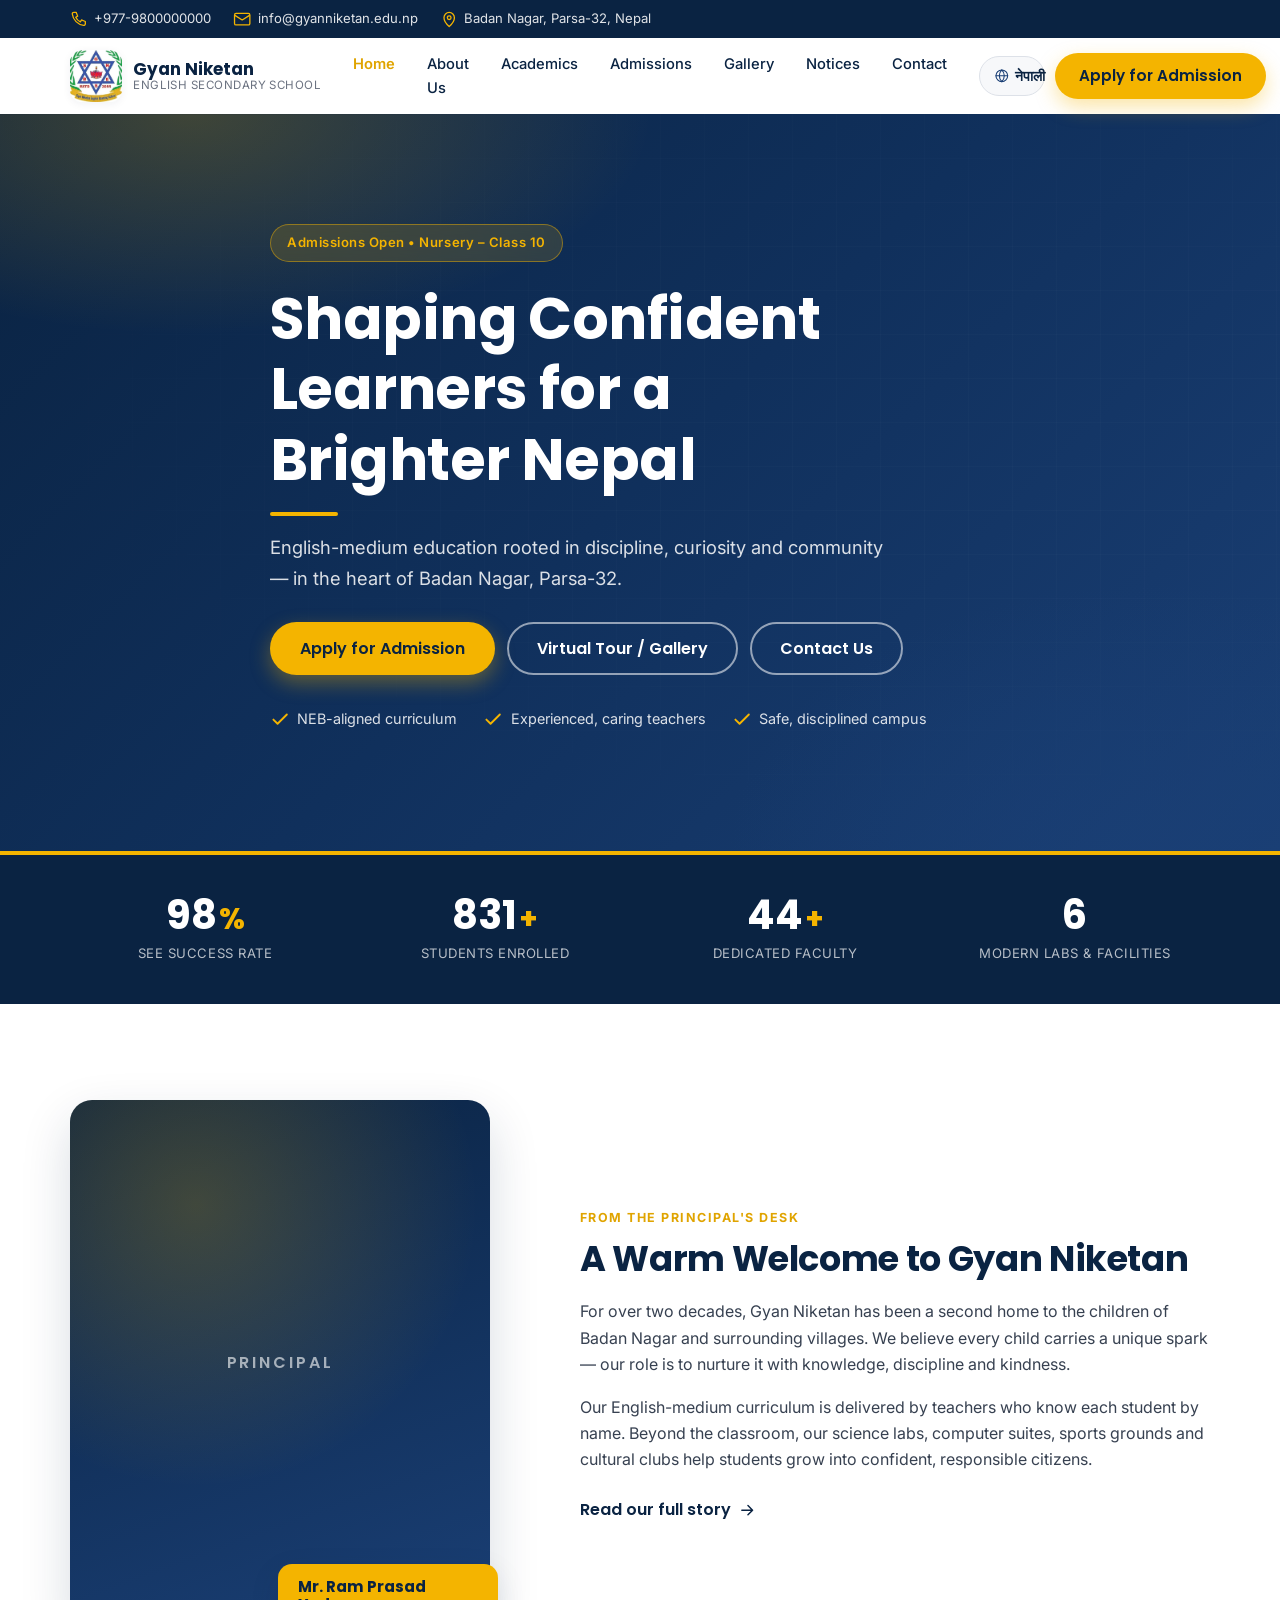
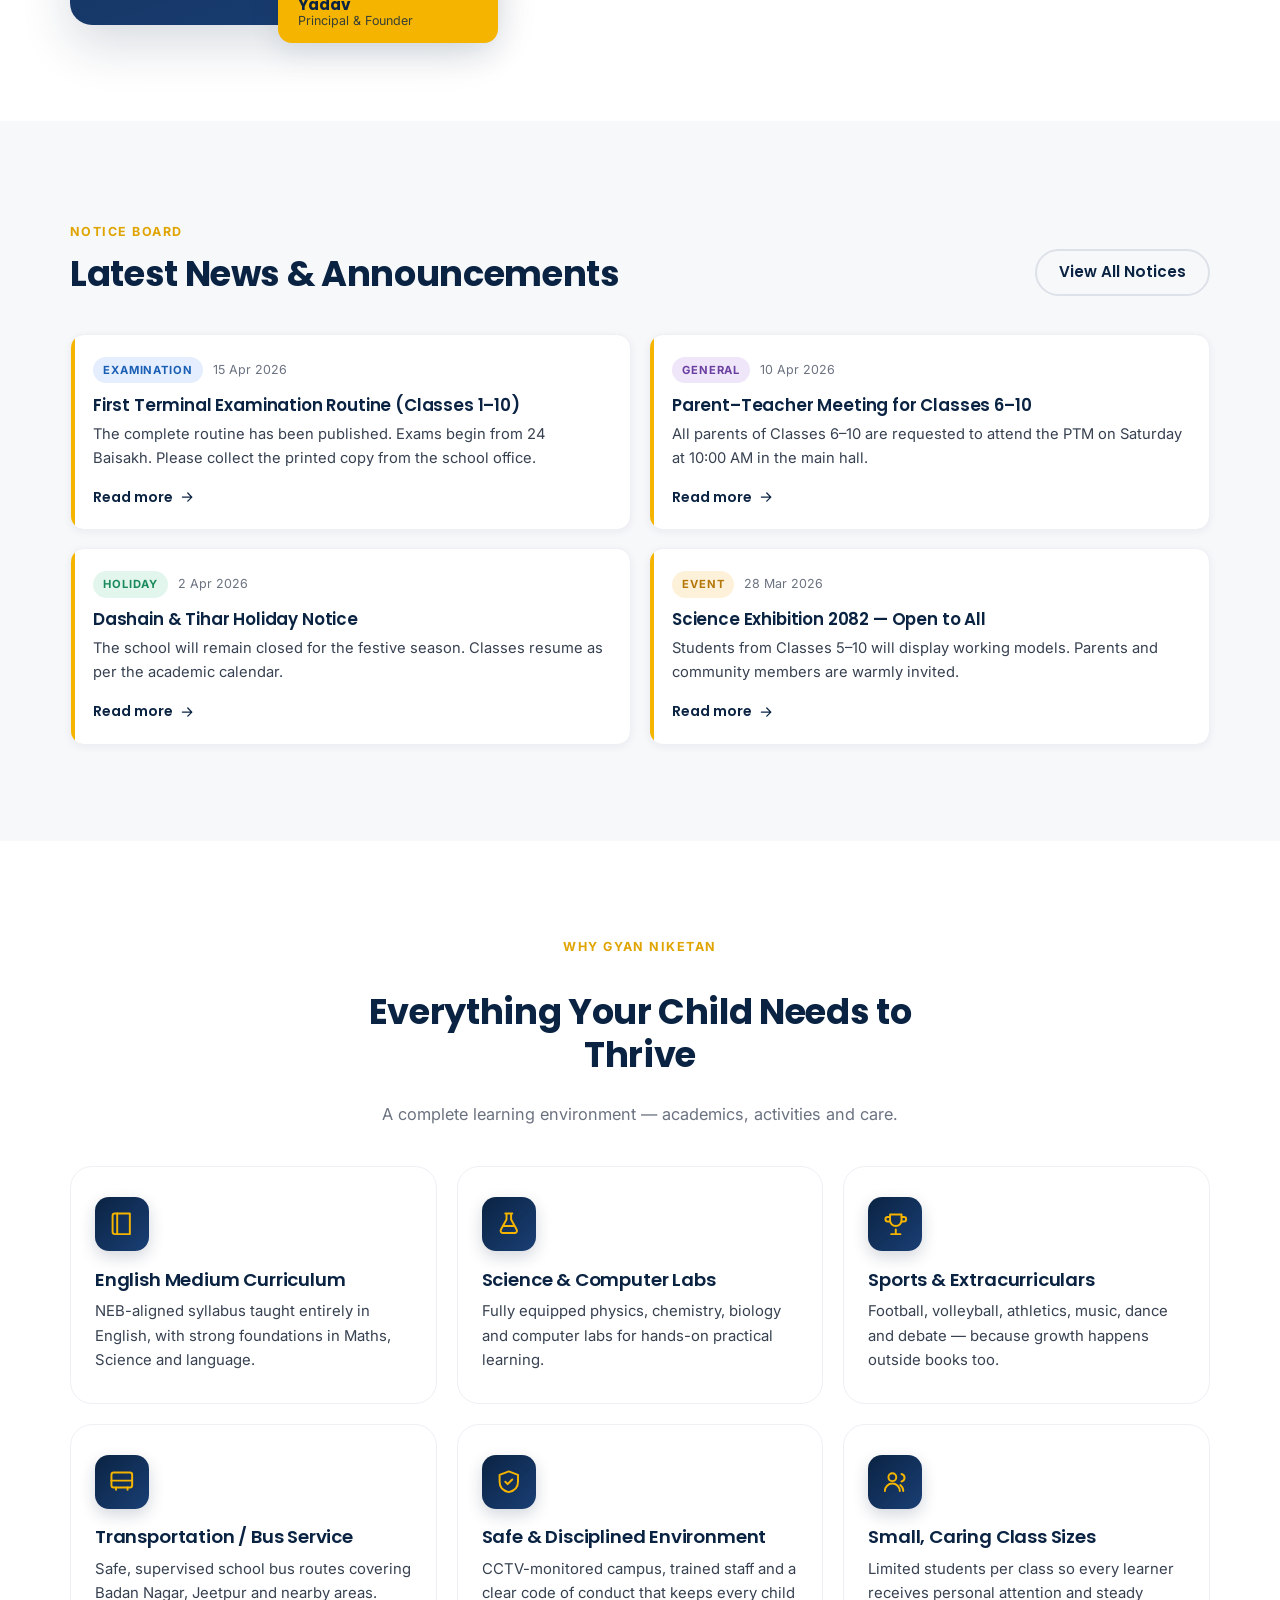
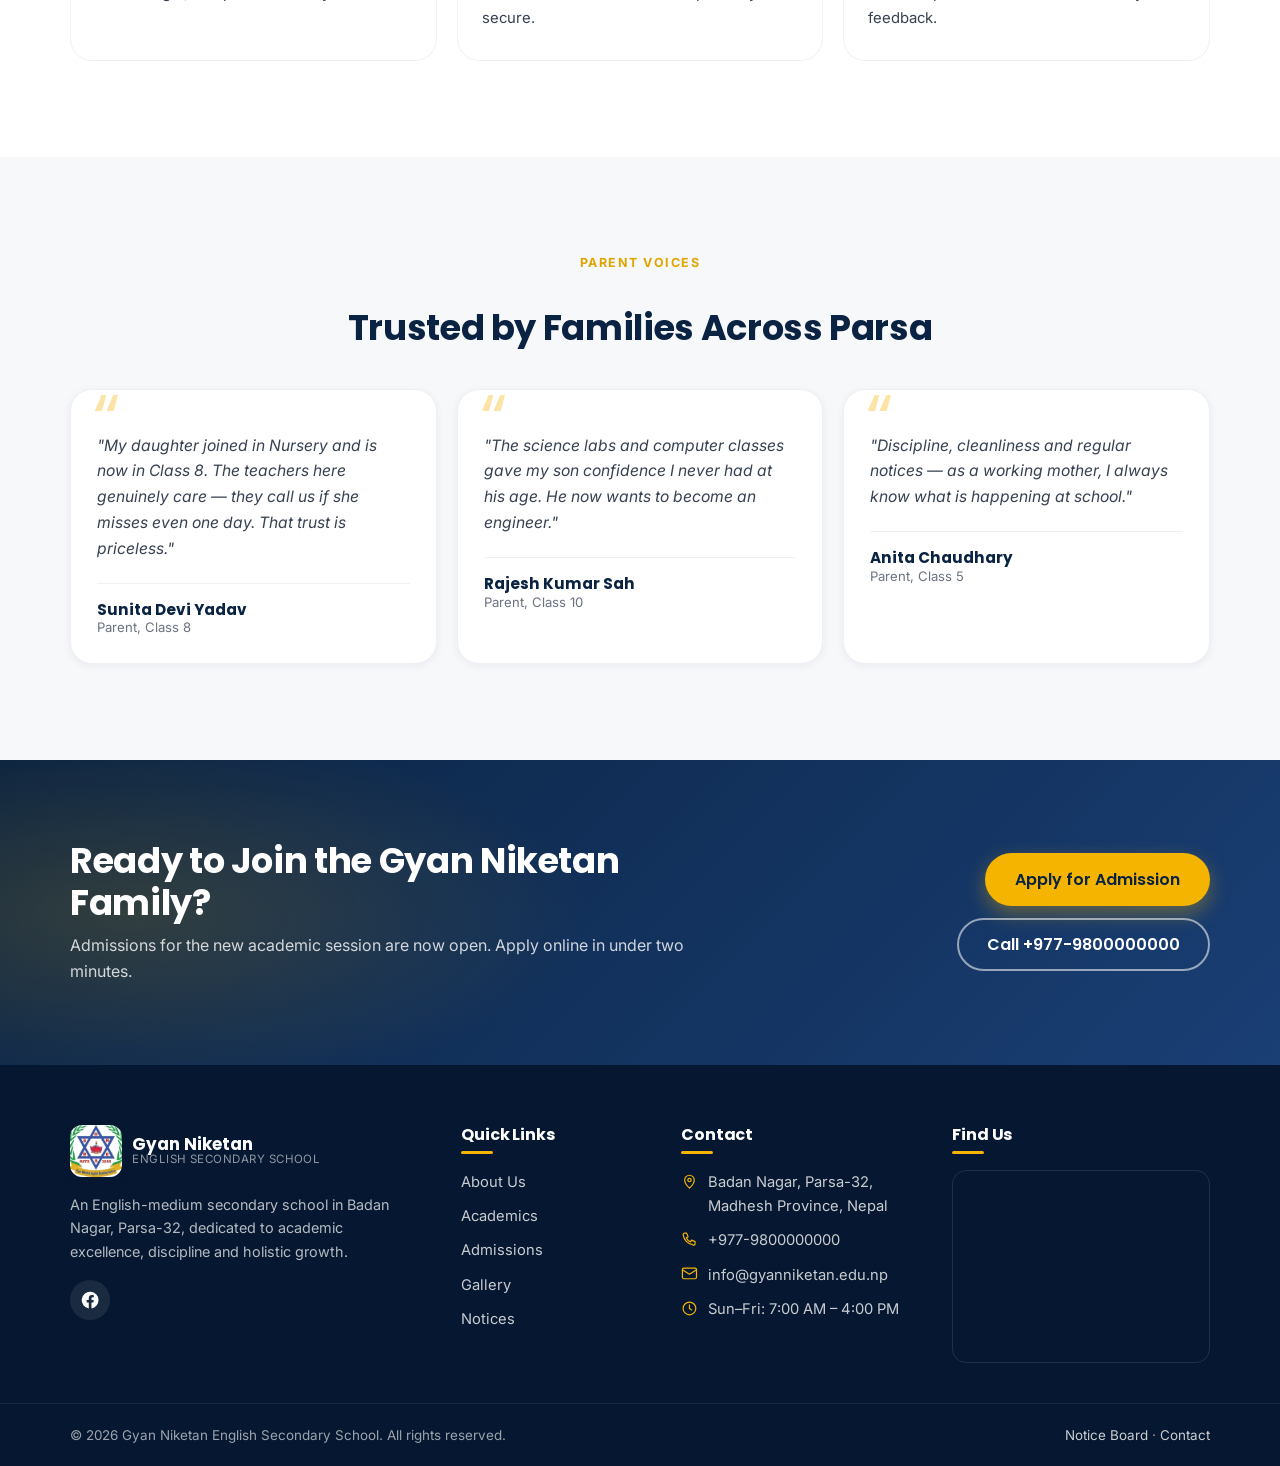
==== index.html @ 41208602 "Add files via upload" ====
<!DOCTYPE html>
<html lang="en" data-lang="en">
<head>
<meta charset="UTF-8">
<meta name="viewport" content="width=device-width, initial-scale=1">
<title>Gyan Niketan English Secondary School | Badan Nagar, Parsa-32</title>
<meta name="description" content="Gyan Niketan English Secondary School, Badan Nagar, Parsa-32, Nepal. Quality English-medium education from Nursery to Secondary.">
<meta name="theme-color" content="#0A2342">
<link rel="canonical" href="https://USERNAME.github.io/gyan-niketan/">
<link rel="icon" href="assets/favicon.svg" type="image/svg+xml">
<link rel="preconnect" href="https://fonts.googleapis.com">
<link rel="preconnect" href="https://fonts.gstatic.com" crossorigin>
<link href="https://fonts.googleapis.com/css2?family=Inter:wght@400;500;600&family=Poppins:wght@500;600;700&display=swap" rel="stylesheet">
<link rel="stylesheet" href="css/style.css">
<link rel="stylesheet" href="css/pages.css">
<script type="application/ld+json">
{"@context":"https://schema.org","@type":"School","name":"Gyan Niketan English Secondary School","url":"https://USERNAME.github.io/gyan-niketan/","logo":"https://USERNAME.github.io/gyan-niketan/GNlogo.jpg","address":{"@type":"PostalAddress","streetAddress":"Badan Nagar","addressLocality":"Parsa-32","addressRegion":"Madhesh Province","addressCountry":"NP"},"telephone":"+977-9800000000"}
</script>
</head>
<body data-page="home">

<a class="skip-link" href="#main">Skip to content</a>

<svg class="sprite" aria-hidden="true" focusable="false">
  <symbol id="i-menu" viewBox="0 0 24 24" fill="none" stroke="currentColor" stroke-width="1.9" stroke-linecap="round"><path d="M3 6h18M3 12h18M3 18h18"/></symbol>
  <symbol id="i-close" viewBox="0 0 24 24" fill="none" stroke="currentColor" stroke-width="1.9" stroke-linecap="round"><path d="M6 6l12 12M18 6L6 18"/></symbol>
  <symbol id="i-book" viewBox="0 0 24 24" fill="none" stroke="currentColor" stroke-width="1.7" stroke-linecap="round" stroke-linejoin="round"><path d="M4 5a2 2 0 0 1 2-2h13v18H6a2 2 0 0 1-2-2V5z"/><path d="M8 3v18"/></symbol>
  <symbol id="i-flask" viewBox="0 0 24 24" fill="none" stroke="currentColor" stroke-width="1.7" stroke-linecap="round" stroke-linejoin="round"><path d="M9 3h6M10 3v5.2L5.2 17A2 2 0 0 0 7 20h10a2 2 0 0 0 1.8-3L14 8.2V3"/><path d="M7.5 14h9"/></symbol>
  <symbol id="i-trophy" viewBox="0 0 24 24" fill="none" stroke="currentColor" stroke-width="1.7" stroke-linecap="round" stroke-linejoin="round"><path d="M8 21h8M12 17v4M7 4h10v5a5 5 0 0 1-10 0V4z"/><path d="M7 6H5a2 2 0 0 0 0 4h2M17 6h2a2 2 0 0 1 0 4h-2"/></symbol>
  <symbol id="i-bus" viewBox="0 0 24 24" fill="none" stroke="currentColor" stroke-width="1.7" stroke-linecap="round" stroke-linejoin="round"><rect x="3" y="4" width="18" height="13" rx="2"/><path d="M3 11h18M7 17v2M17 17v2"/></symbol>
  <symbol id="i-shield" viewBox="0 0 24 24" fill="none" stroke="currentColor" stroke-width="1.7" stroke-linecap="round" stroke-linejoin="round"><path d="M12 3l8 3v6c0 5-3.4 8-8 9-4.6-1-8-4-8-9V6l8-3z"/><path d="M9 12l2 2 4-4"/></symbol>
  <symbol id="i-users" viewBox="0 0 24 24" fill="none" stroke="currentColor" stroke-width="1.7" stroke-linecap="round" stroke-linejoin="round"><circle cx="9" cy="8" r="3.4"/><path d="M2.5 20a6.5 6.5 0 0 1 13 0"/><path d="M17 5.2a3.4 3.4 0 0 1 0 6.6M18.5 20a6.6 6.6 0 0 0-2.6-5.2"/></symbol>
  <symbol id="i-phone" viewBox="0 0 24 24" fill="none" stroke="currentColor" stroke-width="1.7" stroke-linecap="round" stroke-linejoin="round"><path d="M5 3h3l2 5-2.5 1.5a12 12 0 0 0 6 6L15 13l5 2v3a2 2 0 0 1-2.2 2A17 17 0 0 1 3 5.2 2 2 0 0 1 5 3z"/></symbol>
  <symbol id="i-mail" viewBox="0 0 24 24" fill="none" stroke="currentColor" stroke-width="1.7" stroke-linecap="round" stroke-linejoin="round"><rect x="2" y="4.5" width="20" height="15" rx="2"/><path d="M2.5 7l9.5 6 9.5-6"/></symbol>
  <symbol id="i-pin" viewBox="0 0 24 24" fill="none" stroke="currentColor" stroke-width="1.7" stroke-linecap="round" stroke-linejoin="round"><path d="M12 21.5s6.8-6.1 6.8-11.5a6.8 6.8 0 1 0-13.6 0C5.2 15.4 12 21.5 12 21.5z"/><circle cx="12" cy="10" r="2.4"/></symbol>
  <symbol id="i-clock" viewBox="0 0 24 24" fill="none" stroke="currentColor" stroke-width="1.7" stroke-linecap="round" stroke-linejoin="round"><circle cx="12" cy="12" r="9"/><path d="M12 7v5.2l3.2 1.9"/></symbol>
  <symbol id="i-arrow" viewBox="0 0 24 24" fill="none" stroke="currentColor" stroke-width="1.9" stroke-linecap="round" stroke-linejoin="round"><path d="M5 12h14M13 6l6 6-6 6"/></symbol>
  <symbol id="i-fb" viewBox="0 0 24 24" fill="currentColor"><path d="M22 12a10 10 0 1 0-11.6 9.9v-7H7.9V12h2.5V9.8c0-2.5 1.5-3.9 3.8-3.9 1.1 0 2.2.2 2.2.2v2.4h-1.2c-1.2 0-1.6.8-1.6 1.6V12h2.7l-.4 2.9h-2.3v7A10 10 0 0 0 22 12z"/></symbol>
  <symbol id="i-check" viewBox="0 0 24 24" fill="none" stroke="currentColor" stroke-width="2.2" stroke-linecap="round" stroke-linejoin="round"><path d="M4 12.5l5 5L20 6.5"/></symbol>
  <symbol id="i-globe" viewBox="0 0 24 24" fill="none" stroke="currentColor" stroke-width="1.7" stroke-linecap="round" stroke-linejoin="round"><circle cx="12" cy="12" r="9"/><path d="M3 12h18M12 3c2.5 2.5 3.8 5.7 3.8 9s-1.3 6.5-3.8 9c-2.5-2.5-3.8-5.7-3.8-9S9.5 5.5 12 3z"/></symbol>
</svg>

<header class="site-header" id="site-header"><div id="header-mount"></div></header>
<div class="nav-backdrop" id="nav-backdrop" hidden></div>

<main id="main">
  <!-- HERO -->
  <section class="hero">
    <div class="hero-media" aria-hidden="true"></div>
    <div class="container hero-inner">
      <span class="hero-badge" data-i18n="hero.badge">Admissions Open</span>
      <h1 class="hero-title" data-i18n="hero.title">Shaping Confident Learners</h1>
      <p class="hero-sub" data-i18n="hero.sub"></p>
      <div class="hero-actions">
        <a href="admissions.html" class="btn btn-gold btn-lg" data-i18n="cta.apply"></a>
        <a href="gallery.html" class="btn btn-ghost btn-lg" data-i18n="cta.tour"></a>
        <a href="contact.html" class="btn btn-ghost btn-lg" data-i18n="cta.contact"></a>
      </div>
      <ul class="hero-points">
        <li><svg class="ic"><use href="#i-check"/></svg><span data-i18n="hero.p1"></span></li>
        <li><svg class="ic"><use href="#i-check"/></svg><span data-i18n="hero.p2"></span></li>
        <li><svg class="ic"><use href="#i-check"/></svg><span data-i18n="hero.p3"></span></li>
      </ul>
    </div>
  </section>

  <!-- STATS -->
  <section class="stats" aria-label="School at a glance">
    <div class="container stats-grid">
      <div class="stat reveal"><div class="stat-num"><span data-count="100">0</span><em>%</em></div><p data-i18n="stats.success"></p></div>
      <div class="stat reveal"><div class="stat-num"><span data-count="850">0</span><em>+</em></div><p data-i18n="stats.students"></p></div>
      <div class="stat reveal"><div class="stat-num"><span data-count="45">0</span><em>+</em></div><p data-i18n="stats.faculty"></p></div>
      <div class="stat reveal"><div class="stat-num"><span data-count="6">0</span><em></em></div><p data-i18n="stats.labs"></p></div>
    </div>
  </section>

  <!-- WELCOME -->
  <section class="section welcome">
    <div class="container welcome-grid">
      <div class="welcome-media reveal">
        <div class="photo-frame"><span class="photo-fallback">Principal</span></div>
        <div class="welcome-card">
          <strong data-i18n="principal.name"></strong>
          <span data-i18n="principal.role"></span>
        </div>
      </div>
      <div class="welcome-body reveal">
        <span class="eyebrow" data-i18n="principal.tag"></span>
        <h2 data-i18n="principal.title"></h2>
        <p data-i18n="principal.p1"></p>
        <p data-i18n="principal.p2"></p>
        <a href="about.html" class="link-arrow"><span data-i18n="principal.readmore"></span><svg class="ic"><use href="#i-arrow"/></svg></a>
      </div>
    </div>
  </section>

  <!-- NOTICES -->
  <section class="section section-alt notices-preview">
    <div class="container">
      <div class="section-head">
        <div>
          <span class="eyebrow" data-i18n="notices.tag"></span>
          <h2 data-i18n="notices.title"></h2>
        </div>
        <a href="notices.html" class="btn btn-outline" data-i18n="notices.viewall"></a>
      </div>
      <div class="notice-list" id="notice-list" data-limit="4">
        <p class="notice-loading" data-i18n="notices.loading"></p>
      </div>
    </div>
  </section>

  <!-- FEATURES -->
  <section class="section features">
    <div class="container">
      <div class="section-head section-head-center">
        <span class="eyebrow" data-i18n="features.tag"></span>
        <h2 data-i18n="features.title"></h2>
        <p class="section-sub" data-i18n="features.sub"></p>
      </div>
      <div class="feature-grid">
        <article class="feature-card reveal"><span class="feature-icon"><svg class="ic"><use href="#i-book"/></svg></span><h3 data-i18n="features.f1.t"></h3><p data-i18n="features.f1.d"></p></article>
        <article class="feature-card reveal"><span class="feature-icon"><svg class="ic"><use href="#i-flask"/></svg></span><h3 data-i18n="features.f2.t"></h3><p data-i18n="features.f2.d"></p></article>
        <article class="feature-card reveal"><span class="feature-icon"><svg class="ic"><use href="#i-trophy"/></svg></span><h3 data-i18n="features.f3.t"></h3><p data-i18n="features.f3.d"></p></article>
        <article class="feature-card reveal"><span class="feature-icon"><svg class="ic"><use href="#i-bus"/></svg></span><h3 data-i18n="features.f4.t"></h3><p data-i18n="features.f4.d"></p></article>
        <article class="feature-card reveal"><span class="feature-icon"><svg class="ic"><use href="#i-shield"/></svg></span><h3 data-i18n="features.f5.t"></h3><p data-i18n="features.f5.d"></p></article>
        <article class="feature-card reveal"><span class="feature-icon"><svg class="ic"><use href="#i-users"/></svg></span><h3 data-i18n="features.f6.t"></h3><p data-i18n="features.f6.d"></p></article>
      </div>
    </div>
  </section>

  <!-- TESTIMONIALS -->
  <section class="section section-alt testimonials">
    <div class="container">
      <div class="section-head section-head-center">
        <span class="eyebrow" data-i18n="testi.tag"></span>
        <h2 data-i18n="testi.title"></h2>
      </div>
      <div class="testi-grid">
        <blockquote class="testi-card reveal"><p data-i18n="testi.t1.q"></p><footer><strong data-i18n="testi.t1.n"></strong><span data-i18n="testi.t1.r"></span></footer></blockquote>
        <blockquote class="testi-card reveal"><p data-i18n="testi.t2.q"></p><footer><strong data-i18n="testi.t2.n"></strong><span data-i18n="testi.t2.r"></span></footer></blockquote>
        <blockquote class="testi-card reveal"><p data-i18n="testi.t3.q"></p><footer><strong data-i18n="testi.t3.n"></strong><span data-i18n="testi.t3.r"></span></footer></blockquote>
      </div>
    </div>
  </section>

  <!-- CTA BAND -->
  <section class="cta-band">
    <div class="container cta-band-inner">
      <div>
        <h2 data-i18n="band.title"></h2>
        <p data-i18n="band.sub"></p>
      </div>
      <div class="cta-band-actions">
        <a href="admissions.html" class="btn btn-gold btn-lg" data-i18n="cta.apply"></a>
        <a href="tel:+9779800000000" class="btn btn-ghost btn-lg" data-i18n="band.call"></a>
      </div>
    </div>
  </section>
</main>

<footer class="site-footer"><div id="footer-mount"></div></footer>
<button class="to-top" id="to-top" type="button" aria-label="Back to top">↑</button>

<script src="js/layout.js"></script>
<script src="js/data.js"></script>
<script src="js/i18n.js"></script>
<script src="js/main.js"></script>
</body>
</html>
---- css/style.css ----
/* =========================================================
   Gyan Niketan English Secondary School — Main Stylesheet
   Mobile-first · Navy / Amber palette · Inter + Poppins
   ========================================================= */

/* ---------- Reset & tokens ---------- */
*, *::before, *::after { box-sizing: border-box; }

:root {
  --navy:        #0A2342;
  --navy-700:    #10305c;
  --navy-600:    #1a3f75;
  --navy-900:    #061831;
  --gold:        #F4B400;
  --gold-600:    #e0a400;
  --gold-100:    #fdf3d6;

  --white:       #ffffff;
  --off-white:   #f7f8fa;
  --gray-100:    #eef0f4;
  --gray-200:    #dde1e8;
  --gray-400:    #9aa3b2;
  --gray-500:    #6b7280;
  --gray-700:    #374151;
  --text:        #1f2937;

  --ok:          #1a8a5c;
  --ok-bg:       #e3f6ed;
  --info:        #1a5fb4;
  --info-bg:     #e4eefe;
  --warn:        #b4770a;
  --warn-bg:     #fdf1d9;
  --purple:      #6b3fa0;
  --purple-bg:   #efe6fa;

  --radius-sm:   8px;
  --radius:      14px;
  --radius-lg:   22px;

  --shadow-sm:   0 2px 8px rgba(10,35,66,.06);
  --shadow-md:   0 10px 30px rgba(10,35,66,.10);
  --shadow-lg:   0 20px 50px rgba(10,35,66,.16);

  --font-body:   'Inter', system-ui, -apple-system, 'Segoe UI', Roboto, sans-serif;
  --font-head:   'Poppins', 'Inter', system-ui, sans-serif;

  --header-h:    76px;
  --maxw:        1180px;
}

html { scroll-behavior: smooth; -webkit-text-size-adjust: 100%; }
body {
  margin: 0;
  font-family: var(--font-body);
  font-size: 16px;
  line-height: 1.65;
  color: var(--text);
  background: var(--white);
  overflow-x: hidden;
}
img, svg, iframe { max-width: 100%; display: block; }
a { color: var(--navy-600); text-decoration: none; }
a:hover { color: var(--gold-600); }
button { font: inherit; cursor: pointer; }
h1, h2, h3, h4 { font-family: var(--font-head); color: var(--navy); line-height: 1.22; margin: 0 0 .5em; letter-spacing: -0.01em; }
h1 { font-size: clamp(1.9rem, 5vw, 3.1rem); font-weight: 700; }
h2 { font-size: clamp(1.5rem, 3.6vw, 2.2rem); font-weight: 700; }
h3 { font-size: 1.15rem; font-weight: 600; }
p  { margin: 0 0 1em; }

.container { width: 100%; max-width: var(--maxw); margin: 0 auto; padding: 0 20px; }

/* ---------- Utilities ---------- */
.sprite { position: absolute; width: 0; height: 0; overflow: hidden; }
.ic { width: 1.15em; height: 1.15em; display: inline-block; vertical-align: -0.18em; flex-shrink: 0; }
.skip-link {
  position: absolute; left: -9999px; top: 0; z-index: 999;
  background: var(--gold); color: var(--navy); padding: 10px 16px; border-radius: 0 0 var(--radius-sm) 0;
  font-weight: 600;
}
.skip-link:focus { left: 0; }

.eyebrow {
  display: inline-block;
  font-size: .78rem; font-weight: 700;
  letter-spacing: .12em; text-transform: uppercase;
  color: var(--gold-600); margin-bottom: .6rem;
}

/* ---------- Buttons ---------- */
.btn {
  display: inline-flex; align-items: center; justify-content: center; gap: .5em;
  padding: 12px 22px; border-radius: 999px;
  font-family: var(--font-head); font-weight: 600; font-size: .95rem;
  border: 2px solid transparent; text-align: center; white-space: nowrap;
  transition: transform .18s ease, background .18s ease, box-shadow .18s ease, color .18s ease, border-color .18s ease;
  line-height: 1.2;
}
.btn:hover { transform: translateY(-2px); }
.btn:active { transform: translateY(0); }

.btn-gold   { background: var(--gold); color: var(--navy); box-shadow: 0 8px 20px rgba(244,180,0,.35); }
.btn-gold:hover { background: var(--gold-600); color: var(--navy-900); box-shadow: 0 12px 26px rgba(244,180,0,.45); }

.btn-ghost  { background: transparent; color: var(--white); border-color: rgba(255,255,255,.55); }
.btn-ghost:hover { background: rgba(255,255,255,.12); border-color: var(--white); color: var(--white); }

.btn-outline { background: transparent; color: var(--navy); border-color: var(--gray-200); }
.btn-outline:hover { border-color: var(--navy); color: var(--navy); background: var(--off-white); }

.btn-lg { padding: 15px 28px; font-size: 1rem; }

.link-arrow {
  display: inline-flex; align-items: center; gap: .45em;
  font-family: var(--font-head); font-weight: 600; color: var(--navy);
}
.link-arrow .ic { transition: transform .2s ease; }
.link-arrow:hover { color: var(--gold-600); }
.link-arrow:hover .ic { transform: translateX(4px); }

/* ---------- Header ---------- */
.site-header {
  position: sticky; top: 0; z-index: 80;
  background: var(--white);
  box-shadow: 0 1px 0 rgba(10,35,66,.08);
  transition: box-shadow .2s ease;
}
.site-header.is-stuck { box-shadow: var(--shadow-md); }

.topbar {
  background: var(--navy);
  color: rgba(255,255,255,.88);
  font-size: .82rem;
}
.topbar-inner {
  display: flex; align-items: center; gap: 22px;
  min-height: 38px; flex-wrap: wrap;
}
.topbar-item { display: inline-flex; align-items: center; gap: .45em; color: inherit; }
.topbar-item .ic { font-size: 1rem; color: var(--gold); }
.topbar-item:hover { color: var(--gold); }

.header-inner {
  display: flex; align-items: center; gap: 18px;
  min-height: var(--header-h);
}

.brand { display: inline-flex; align-items: center; gap: .7em; color: var(--navy); flex-shrink: 0; }
.brand-mark {
  width: 46px; height: 46px; border-radius: 12px;
  background: linear-gradient(135deg, var(--navy) 0%, var(--navy-600) 100%);
  color: var(--gold);
  display: grid; place-items: center;
  font-family: var(--font-head); font-weight: 700; font-size: 1.15rem;
  box-shadow: var(--shadow-sm);
}
.brand-text { display: flex; flex-direction: column; line-height: 1.1; }
.brand-text strong { font-family: var(--font-head); font-weight: 700; font-size: 1.05rem; color: var(--navy); }
.brand-text small  { font-size: .72rem; color: var(--gray-500); letter-spacing: .04em; text-transform: uppercase; }

.nav { margin-left: auto; }
.nav-list { list-style: none; padding: 0; margin: 0; display: flex; gap: 4px; }
.nav-list a {
  display: block; padding: 10px 14px; border-radius: 999px;
  font-weight: 500; font-size: .92rem; color: var(--navy);
  transition: background .15s ease, color .15s ease;
}
.nav-list a:hover { background: var(--off-white); color: var(--navy-600); }
.nav-list a.is-active { color: var(--gold-600); font-weight: 600; }
.nav-cta-mobile { display: none; }

.header-actions { display: flex; align-items: center; gap: 10px; }

.lang-toggle {
  display: inline-flex; align-items: center; gap: .4em;
  background: var(--off-white); color: var(--navy);
  border: 1px solid var(--gray-200); border-radius: 999px;
  padding: 8px 14px; font-weight: 600; font-size: .85rem;
  transition: background .15s ease, border-color .15s ease;
}
.lang-toggle:hover { background: var(--gold-100); border-color: var(--gold); }
.lang-toggle .ic { color: var(--navy-600); }

.nav-toggle {
  display: none;
  background: transparent; border: 1px solid var(--gray-200); border-radius: 10px;
  width: 44px; height: 44px; color: var(--navy);
  align-items: center; justify-content: center;
}
.nav-toggle .ic { font-size: 1.35rem; }
.nav-toggle .icon-close { display: none; }
.nav-toggle[aria-expanded="true"] .icon-menu { display: none; }
.nav-toggle[aria-expanded="true"] .icon-close { display: block; }

.nav-backdrop {
  position: fixed; inset: 0; background: rgba(6,24,49,.5);
  z-index: 85; opacity: 0; pointer-events: none;
  transition: opacity .25s ease;
}
.nav-backdrop.is-open { opacity: 1; pointer-events: auto; }

/* ---------- Hero ---------- */
.hero {
  position: relative; overflow: hidden;
  color: var(--white);
  padding: clamp(56px, 9vw, 110px) 0 clamp(70px, 10vw, 120px);
  isolation: isolate;
}
.hero-media {
  position: absolute; inset: 0; z-index: -1;
  background:
    radial-gradient(ellipse 60% 50% at 15% 0%,  rgba(244,180,0,.22), transparent 60%),
    radial-gradient(ellipse 55% 60% at 90% 100%, rgba(26,63,117,.75), transparent 60%),
    linear-gradient(135deg, #0A2342 0%, #10305c 50%, #1a3f75 100%);
}
.hero-media::after {
  content: ""; position: absolute; inset: 0; opacity: .35;
  background-image:
    linear-gradient(rgba(255,255,255,.045) 1px, transparent 1px),
    linear-gradient(90deg, rgba(255,255,255,.045) 1px, transparent 1px);
  background-size: 44px 44px;
  mask-image: radial-gradient(ellipse at 70% 40%, #000 30%, transparent 75%);
}
.hero-inner { position: relative; max-width: 780px; }
.hero-badge {
  display: inline-flex; align-items: center; gap: .5em;
  background: rgba(244,180,0,.15); color: var(--gold);
  border: 1px solid rgba(244,180,0,.45);
  padding: 7px 16px; border-radius: 999px;
  font-size: .82rem; font-weight: 600; letter-spacing: .04em;
  margin-bottom: 1.4rem;
  backdrop-filter: blur(6px);
}
.hero-title {
  color: var(--white);
  font-size: clamp(2rem, 5.6vw, 3.6rem);
  margin-bottom: 1rem;
  text-wrap: balance;
}
.hero-title::after {
  content: ""; display: block; width: 68px; height: 4px;
  background: var(--gold); border-radius: 2px; margin-top: 1.1rem;
}
.hero-sub {
  font-size: clamp(1rem, 2vw, 1.15rem);
  color: rgba(255,255,255,.85);
  max-width: 620px; margin-bottom: 1.8rem;
}
.hero-actions { display: flex; flex-wrap: wrap; gap: 12px; margin-bottom: 2rem; }
.hero-points {
  list-style: none; padding: 0; margin: 0;
  display: flex; flex-wrap: wrap; gap: 12px 26px;
  font-size: .9rem; color: rgba(255,255,255,.85);
}
.hero-points li { display: inline-flex; align-items: center; gap: .5em; }
.hero-points .ic { color: var(--gold); font-size: 1.1rem; }

/* ---------- Stats ---------- */
.stats {
  background: var(--navy);
  padding: 40px 0;
  position: relative; z-index: 1;
  border-top: 4px solid var(--gold);
}
.stats-grid {
  display: grid;
  grid-template-columns: repeat(2, 1fr);
  gap: 26px 16px;
  text-align: center;
}
.stat-num {
  font-family: var(--font-head); font-weight: 700;
  font-size: clamp(1.7rem, 4.2vw, 2.5rem);
  color: var(--white); line-height: 1;
  display: inline-flex; align-items: baseline; gap: 2px;
}
.stat-num em { color: var(--gold); font-style: normal; font-size: .75em; }
.stat p { color: rgba(255,255,255,.7); font-size: .82rem; margin: .5em 0 0; letter-spacing: .04em; text-transform: uppercase; }

/* ---------- Sections ---------- */
.section { padding: clamp(56px, 8vw, 96px) 0; }
.section-alt { background: var(--off-white); }

.section-head {
  display: flex; align-items: flex-end; justify-content: space-between;
  gap: 24px; margin-bottom: 2.4rem; flex-wrap: wrap;
}
.section-head h2 { margin-bottom: 0; }
.section-head-center {
  flex-direction: column; align-items: center; text-align: center;
  max-width: 640px; margin-left: auto; margin-right: auto;
}
.section-sub { color: var(--gray-500); margin: 0; font-size: 1.02rem; }

/* ---------- Principal's Welcome ---------- */
.welcome-grid {
  display: grid;
  grid-template-columns: 1fr;
  gap: 44px; align-items: center;
}
.welcome-media { position: relative; max-width: 420px; margin: 0 auto; width: 100%; }
.photo-frame {
  aspect-ratio: 4 / 5;
  border-radius: var(--radius-lg);
  background: linear-gradient(160deg, var(--navy) 0%, var(--navy-600) 100%);
  display: grid; place-items: center;
  color: rgba(255,255,255,.6);
  font-family: var(--font-head); font-weight: 600; letter-spacing: .18em; text-transform: uppercase;
  overflow: hidden;
  box-shadow: var(--shadow-lg);
  position: relative;
}
.photo-frame::before {
  content: ""; position: absolute; inset: 0;
  background: radial-gradient(circle at 30% 20%, rgba(244,180,0,.22), transparent 55%);
}
.photo-frame img { width: 100%; height: 100%; object-fit: cover; position: relative; z-index: 1; }
.photo-fallback { position: relative; z-index: 2; font-size: 1rem; }
.welcome-card {
  position: absolute; bottom: -18px; right: -8px;
  background: var(--gold); color: var(--navy);
  padding: 14px 20px; border-radius: var(--radius);
  box-shadow: var(--shadow-md);
  display: flex; flex-direction: column; line-height: 1.2;
  max-width: 220px;
}
.welcome-card strong { font-family: var(--font-head); font-weight: 700; font-size: .95rem; }
.welcome-card span { font-size: .78rem; opacity: .8; }

.welcome-body p { color: var(--gray-700); }
.welcome-body .link-arrow { margin-top: .5rem; }

/* ---------- Notice Board ---------- */
.notice-list {
  display: grid; grid-template-columns: 1fr; gap: 18px;
}
.notice-loading { color: var(--gray-500); font-style: italic; }

.notice-card {
  background: var(--white);
  border: 1px solid var(--gray-100);
  border-radius: var(--radius);
  padding: 22px 22px 20px;
  box-shadow: var(--shadow-sm);
  transition: transform .2s ease, box-shadow .2s ease, border-color .2s ease;
  position: relative; overflow: hidden;
}
.notice-card::before {
  content: ""; position: absolute; left: 0; top: 0; bottom: 0; width: 4px;
  background: var(--gold);
}
.notice-card:hover { transform: translateY(-3px); box-shadow: var(--shadow-md); border-color: var(--gray-200); }
.notice-meta { display: flex; align-items: center; gap: 10px; margin-bottom: .7rem; flex-wrap: wrap; }
.notice-meta time { font-size: .78rem; color: var(--gray-500); }
.notice-cat {
  display: inline-block; font-size: .7rem; font-weight: 700;
  letter-spacing: .08em; text-transform: uppercase;
  padding: 4px 10px; border-radius: 999px;
}
.notice-cat-exam    { background: var(--info-bg);   color: var(--info); }
.notice-cat-holiday { background: var(--ok-bg);     color: var(--ok); }
.notice-cat-event   { background: var(--warn-bg);   color: var(--warn); }
.notice-cat-general { background: var(--purple-bg); color: var(--purple); }

.notice-card h3 { margin: 0 0 .4rem; font-size: 1.05rem; }
.notice-card p  { color: var(--gray-700); font-size: .92rem; margin-bottom: .8rem; }
.notice-card .link-arrow { font-size: .88rem; }

/* ---------- Features ---------- */
.feature-grid {
  display: grid; grid-template-columns: 1fr; gap: 20px;
}
.feature-card {
  background: var(--white);
  border: 1px solid var(--gray-100);
  border-radius: var(--radius-lg);
  padding: 30px 24px;
  transition: transform .22s ease, box-shadow .22s ease, border-color .22s ease;
  position: relative; overflow: hidden;
}
.feature-card:hover { transform: translateY(-4px); box-shadow: var(--shadow-md); border-color: transparent; }
.feature-icon {
  display: grid; place-items: center;
  width: 54px; height: 54px; border-radius: 14px;
  background: linear-gradient(135deg, var(--navy) 0%, var(--navy-600) 100%);
  color: var(--gold);
  margin-bottom: 1.1rem;
  box-shadow: 0 6px 16px rgba(10,35,66,.18);
}
.feature-icon .ic { font-size: 1.5rem; }
.feature-card h3 { margin: 0 0 .5rem; }
.feature-card p  { color: var(--gray-700); font-size: .93rem; margin: 0; }

/* ---------- Testimonials ---------- */
.testi-grid { display: grid; grid-template-columns: 1fr; gap: 20px; }
.testi-card {
  background: var(--white);
  border: 1px solid var(--gray-100);
  border-radius: var(--radius-lg);
  padding: 30px 26px 26px;
  margin: 0; position: relative;
  box-shadow: var(--shadow-sm);
}
.testi-card::before {
  content: "\201C"; position: absolute; top: -6px; left: 22px;
  font-family: var(--font-head); font-size: 4.5rem; line-height: 1;
  color: var(--gold); opacity: .35;
}
.testi-card p {
  color: var(--gray-700); font-size: .98rem; font-style: italic;
  margin: .8rem 0 1.3rem; position: relative;
}
.testi-card footer { display: flex; flex-direction: column; line-height: 1.3; border-top: 1px solid var(--gray-100); padding-top: 1rem; }
.testi-card footer strong { font-family: var(--font-head); color: var(--navy); font-size: .95rem; }
.testi-card footer span   { font-size: .82rem; color: var(--gray-500); }

/* ---------- CTA band ---------- */
.cta-band {
  background:
    radial-gradient(ellipse 60% 100% at 10% 50%, rgba(244,180,0,.16), transparent 60%),
    linear-gradient(135deg, var(--navy) 0%, var(--navy-600) 100%);
  color: var(--white);
  padding: clamp(50px, 7vw, 80px) 0;
}
.cta-band-inner {
  display: grid; grid-template-columns: 1fr; gap: 26px; align-items: center;
}
.cta-band h2 { color: var(--white); margin-bottom: .4rem; }
.cta-band p  { color: rgba(255,255,255,.8); margin: 0; }
.cta-band-actions { display: flex; gap: 12px; flex-wrap: wrap; }
.cta-band-actions .btn-ghost:hover { background: rgba(255,255,255,.15); }

/* ---------- Footer ---------- */
.site-footer {
  background: var(--navy-900); color: rgba(255,255,255,.78);
  padding: 60px 0 0; font-size: .92rem;
}
.footer-grid {
  display: grid; grid-template-columns: 1fr; gap: 38px;
  padding-bottom: 40px;
}
.footer-col h4 {
  color: var(--white); font-size: 1rem; margin-bottom: 1rem;
  position: relative; padding-bottom: .6rem;
}
.footer-col h4::after {
  content: ""; position: absolute; left: 0; bottom: 0;
  width: 32px; height: 3px; background: var(--gold); border-radius: 2px;
}
.brand-footer { color: var(--white); margin-bottom: 1rem; }
.brand-footer .brand-text strong { color: var(--white); }
.brand-footer .brand-text small  { color: rgba(255,255,255,.55); }
.brand-footer .brand-mark { background: var(--gold); color: var(--navy); }
.footer-col p { color: rgba(255,255,255,.7); font-size: .9rem; }

.footer-links, .footer-contact { list-style: none; padding: 0; margin: 0; display: flex; flex-direction: column; gap: 10px; }
.footer-links a { color: rgba(255,255,255,.78); }
.footer-links a:hover { color: var(--gold); }
.footer-contact li { display: flex; gap: .7em; align-items: flex-start; color: rgba(255,255,255,.78); }
.footer-contact .ic { color: var(--gold); margin-top: .2em; }
.footer-contact a { color: rgba(255,255,255,.78); }
.footer-contact a:hover { color: var(--gold); }

.socials { display: flex; gap: 10px; margin-top: 1rem; }
.socials a {
  width: 40px; height: 40px; border-radius: 50%;
  display: grid; place-items: center;
  background: rgba(255,255,255,.08); color: var(--white);
  transition: background .18s ease, color .18s ease, transform .18s ease;
}
.socials a:hover { background: var(--gold); color: var(--navy); transform: translateY(-2px); }
.socials .ic { font-size: 1.1rem; }

.map-embed {
  border-radius: var(--radius); overflow: hidden;
  border: 1px solid rgba(255,255,255,.1);
  aspect-ratio: 4 / 3;
}
.map-embed iframe { width: 100%; height: 100%; border: 0; filter: grayscale(.15) contrast(.95); }

.footer-bottom {
  border-top: 1px solid rgba(255,255,255,.08);
  padding: 20px 0;
  font-size: .84rem;
}
.footer-bottom-inner {
  display: flex; flex-direction: column; gap: 8px;
  align-items: center; text-align: center;
}
.footer-bottom p { margin: 0; color: rgba(255,255,255,.6); }
.footer-bottom a { color: rgba(255,255,255,.78); }
.footer-bottom a:hover { color: var(--gold); }

/* ---------- Back to top ---------- */
.to-top {
  position: fixed; right: 18px; bottom: 18px; z-index: 70;
  width: 46px; height: 46px; border-radius: 50%;
  background: var(--navy); color: var(--gold);
  border: 0; font-size: 1.2rem; font-weight: 700;
  box-shadow: var(--shadow-md);
  opacity: 0; transform: translateY(12px); pointer-events: none;
  transition: opacity .25s ease, transform .25s ease, background .2s ease;
}
.to-top.is-visible { opacity: 1; transform: translateY(0); pointer-events: auto; }
.to-top:hover { background: var(--gold); color: var(--navy); }

/* ---------- Reveal animation ---------- */
.reveal { opacity: 0; transform: translateY(24px); transition: opacity .7s ease, transform .7s ease; }
.reveal.is-visible { opacity: 1; transform: none; }
@media (prefers-reduced-motion: reduce) {
  .reveal { opacity: 1; transform: none; transition: none; }
  html { scroll-behavior: auto; }
}

/* =========================================================
   Responsive — Tablet (≥ 640px)
   ========================================================= */
@media (min-width: 640px) {
  .stats-grid { grid-template-columns: repeat(4, 1fr); gap: 20px; }
  .feature-grid { grid-template-columns: repeat(2, 1fr); }
  .testi-grid   { grid-template-columns: repeat(2, 1fr); }
  .notice-list  { grid-template-columns: repeat(2, 1fr); }
  .footer-grid  { grid-template-columns: repeat(2, 1fr); }
  .footer-bottom-inner { flex-direction: row; justify-content: space-between; text-align: left; }
}

/* =========================================================
   Responsive — Desktop (≥ 980px)
   ========================================================= */
@media (min-width: 980px) {
  .welcome-grid { grid-template-columns: 5fr 7fr; gap: 60px; }
  .welcome-media { margin: 0; }
  .feature-grid { grid-template-columns: repeat(3, 1fr); }
  .testi-grid   { grid-template-columns: repeat(3, 1fr); }
  .notice-list  { grid-template-columns: repeat(2, 1fr); }
  .footer-grid  { grid-template-columns: 2fr 1fr 1.3fr 1.5fr; gap: 48px; }
  .cta-band-inner { grid-template-columns: 1.5fr 1fr; }
  .cta-band-actions { justify-content: flex-end; }
}

/* =========================================================
   Mobile navigation (≤ 979px)
   ========================================================= */
@media (max-width: 979px) {
  .topbar-hide { display: none; }
  .header-cta  { display: none; }
  .nav-toggle  { display: inline-flex; }

  .nav {
    position: fixed; top: 0; right: 0;
    height: 100vh; height: 100dvh;
    width: min(340px, 86vw);
    background: var(--navy);
    padding: 92px 24px 32px;
    margin: 0;
    transform: translateX(105%);
    transition: transform .3s cubic-bezier(.4,0,.2,1);
    z-index: 90;
    overflow-y: auto;
    box-shadow: -12px 0 40px rgba(0,0,0,.35);
    display: flex; flex-direction: column;
  }
  .nav.is-open { transform: translateX(0); }
  .nav-list { flex-direction: column; gap: 2px; }
  .nav-list a {
    color: rgba(255,255,255,.92); padding: 14px 16px; border-radius: 10px;
    font-size: 1rem;
  }
  .nav-list a:hover { background: rgba(255,255,255,.08); color: var(--gold); }
  .nav-list a.is-active { color: var(--gold); background: rgba(244,180,0,.1); }
  .nav-cta-mobile {
    display: inline-flex; margin-top: 24px;
    background: var(--gold); color: var(--navy);
    padding: 14px 20px; border-radius: 999px;
    font-family: var(--font-head); font-weight: 600; text-align: center;
    justify-content: center;
  }
}

/* =========================================================
   Small phones
   ========================================================= */
@media (max-width: 420px) {
  .brand-text small { font-size: .66rem; }
  .brand-mark { width: 42px; height: 42px; font-size: 1rem; }
  .btn { padding: 11px 18px; font-size: .9rem; }
  .hero-actions .btn { flex: 1 1 100%; }
}
---- css/pages.css ----
/* =========================================================
   pages.css — Inner page styles
   ========================================================= */

/* Brand logo in header/footer */
.brand-logo {
  width: 52px; height: 52px;
  border-radius: 12px;
  object-fit: cover;
  background: var(--off-white);
  box-shadow: var(--shadow-sm);
  flex-shrink: 0;
}
.brand-footer .brand-logo { background: var(--white); }

/* Compact page hero */
.page-hero {
  background:
    radial-gradient(ellipse 60% 60% at 12% 0%, rgba(244,180,0,.20), transparent 55%),
    linear-gradient(135deg, var(--navy) 0%, var(--navy-600) 100%);
  color: var(--white);
  padding: clamp(48px, 7vw, 84px) 0 clamp(48px, 7vw, 88px);
  position: relative; overflow: hidden;
}
.page-hero::after {
  content: ""; position: absolute; inset: 0; opacity: .3;
  background-image:
    linear-gradient(rgba(255,255,255,.05) 1px, transparent 1px),
    linear-gradient(90deg, rgba(255,255,255,.05) 1px, transparent 1px);
  background-size: 40px 40px;
  mask-image: radial-gradient(ellipse at 80% 40%, #000 20%, transparent 70%);
}
.page-hero-inner { position: relative; max-width: 780px; }
.page-hero .eyebrow { color: var(--gold); }
.page-hero h1 { color: var(--white); margin-bottom: .7rem; text-wrap: balance; }
.page-hero p { color: rgba(255,255,255,.82); font-size: 1.08rem; margin: 0; max-width: 620px; }

/* Breadcrumbs */
.breadcrumbs {
  display: flex; gap: 6px; flex-wrap: wrap;
  font-size: .82rem; color: var(--gray-500);
  margin-bottom: 1rem;
}
.breadcrumbs a { color: rgba(255,255,255,.7); }
.breadcrumbs a:hover { color: var(--gold); }
.breadcrumbs span { color: var(--gold); }

/* Content prose */
.prose { color: var(--gray-700); font-size: 1.02rem; }
.prose h2 { margin-top: 2.4rem; margin-bottom: .8rem; }
.prose h3 { margin-top: 1.8rem; margin-bottom: .5rem; }
.prose p, .prose li { line-height: 1.75; }
.prose ul { padding-left: 1.2rem; margin: 0 0 1.2rem; }
.prose li { margin-bottom: .4rem; }
.prose strong { color: var(--navy); }

/* Two-column layout with sidebar */
.layout-2col {
  display: grid; grid-template-columns: 1fr; gap: 40px;
}
@media (min-width: 980px) {
  .layout-2col { grid-template-columns: minmax(0, 2fr) minmax(0, 1fr); gap: 56px; }
}

/* Card grid */
.card-grid { display: grid; grid-template-columns: 1fr; gap: 20px; }
.card-grid-2 { grid-template-columns: 1fr; }
.card-grid-3 { grid-template-columns: 1fr; }
@media (min-width: 640px) {
  .card-grid-2 { grid-template-columns: repeat(2, 1fr); }
  .card-grid-3 { grid-template-columns: repeat(2, 1fr); }
}
@media (min-width: 980px) {
  .card-grid-3 { grid-template-columns: repeat(3, 1fr); }
}

.value-card, .faculty-card, .club-card, .step-card {
  background: var(--white);
  border: 1px solid var(--gray-100);
  border-radius: var(--radius-lg);
  padding: 26px 24px;
  transition: transform .2s ease, box-shadow .2s ease, border-color .2s ease;
}
.value-card:hover, .faculty-card:hover, .club-card:hover, .step-card:hover {
  transform: translateY(-3px); box-shadow: var(--shadow-md); border-color: transparent;
}
.value-card .ic, .club-card .ic {
  color: var(--gold); font-size: 1.6rem; margin-bottom: .8rem;
}
.value-card h3, .faculty-card h3, .club-card h3 { font-size: 1.02rem; margin-bottom: .4rem; }
.value-card p, .faculty-card p, .club-card p { color: var(--gray-700); font-size: .92rem; margin: 0; }

/* Faculty avatar */
.faculty-avatar {
  width: 72px; height: 72px; border-radius: 50%;
  background: linear-gradient(135deg, var(--navy), var(--navy-600));
  color: var(--gold);
  display: grid; place-items: center;
  font-family: var(--font-head); font-weight: 700; font-size: 1.4rem;
  margin-bottom: 1rem;
}
.faculty-card h3 { font-size: 1rem; margin-bottom: .2rem; }
.faculty-role { color: var(--gold-600); font-size: .82rem; font-weight: 600; letter-spacing: .04em; text-transform: uppercase; }

/* Info table */
.info-table {
  width: 100%; border-collapse: collapse;
  background: var(--white); border-radius: var(--radius);
  overflow: hidden; box-shadow: var(--shadow-sm);
  font-size: .92rem;
}
.info-table th, .info-table td {
  text-align: left; padding: 14px 16px;
  border-bottom: 1px solid var(--gray-100);
  vertical-align: top;
}
.info-table thead th {
  background: var(--navy); color: var(--white);
  font-family: var(--font-head); font-weight: 600; font-size: .82rem;
  letter-spacing: .04em; text-transform: uppercase;
}
.info-table tbody tr:last-child td { border-bottom: 0; }
.info-table tbody tr:nth-child(even) { background: var(--off-white); }
.info-table td:first-child { font-weight: 600; color: var(--navy); white-space: nowrap; }

/* Step cards */
.step-card { position: relative; }
.step-num {
  display: inline-grid; place-items: center;
  width: 36px; height: 36px; border-radius: 50%;
  background: var(--gold); color: var(--navy);
  font-family: var(--font-head); font-weight: 700;
  margin-bottom: 1rem;
}
.step-card h3 { font-size: 1rem; margin-bottom: .3rem; }
.step-card p { font-size: .9rem; margin: 0; color: var(--gray-700); }

/* Vision / Mission split */
.vm-grid { display: grid; grid-template-columns: 1fr; gap: 22px; margin: 2rem 0; }
@media (min-width: 720px) { .vm-grid { grid-template-columns: 1fr 1fr; } }
.vm-card {
  padding: 30px 26px; border-radius: var(--radius-lg);
  background: var(--white); border: 1px solid var(--gray-100);
  position: relative;
}
.vm-card.is-vision   { border-top: 4px solid var(--navy); }
.vm-card.is-mission  { border-top: 4px solid var(--gold); }
.vm-card .eyebrow { margin-bottom: .3rem; }
.vm-card p { margin: 0; color: var(--gray-700); }

/* Forms */
.form-card {
  background: var(--white);
  border: 1px solid var(--gray-100);
  border-radius: var(--radius-lg);
  padding: 30px 24px;
  box-shadow: var(--shadow-sm);
}
.form-grid {
  display: grid; grid-template-columns: 1fr; gap: 18px;
}
@media (min-width: 640px) { .form-grid { grid-template-columns: 1fr 1fr; } .form-grid .span-2 { grid-column: 1 / -1; } }
.field { display: flex; flex-direction: column; gap: 6px; }
.field label { font-weight: 600; font-size: .88rem; color: var(--navy); }
.field input, .field select, .field textarea {
  font-family: var(--font-body); font-size: .95rem;
  padding: 12px 14px; border-radius: 10px;
  border: 1.5px solid var(--gray-200);
  background: var(--white); color: var(--text);
  transition: border-color .15s ease, box-shadow .15s ease;
}
.field input:focus, .field select:focus, .field textarea:focus {
  outline: none; border-color: var(--navy-600);
  box-shadow: 0 0 0 3px rgba(26,63,117,.12);
}
.field textarea { resize: vertical; min-height: 120px; }
.field select { appearance: none; background-image: url("data:image/svg+xml;utf8,<svg xmlns='http://www.w3.org/2000/svg' viewBox='0 0 24 24' fill='none' stroke='%230A2342' stroke-width='2' stroke-linecap='round'><path d='M6 9l6 6 6-6'/></svg>"); background-repeat: no-repeat; background-position: right 12px center; background-size: 18px; padding-right: 40px; }
.form-success {
  margin-top: 18px; padding: 14px 18px;
  background: var(--ok-bg); color: var(--ok);
  border-radius: 10px; border-left: 4px solid var(--ok);
  font-weight: 500; font-size: .92rem;
}

/* Gallery */
.gallery-filters {
  display: flex; flex-wrap: wrap; gap: 8px;
  margin-bottom: 1.8rem; justify-content: center;
}
.gallery-filters button {
  background: var(--white); color: var(--navy);
  border: 1.5px solid var(--gray-200); border-radius: 999px;
  padding: 8px 18px; font-weight: 500; font-size: .88rem;
  transition: all .15s ease;
}
.gallery-filters button:hover { border-color: var(--navy); }
.gallery-filters button.is-active {
  background: var(--navy); color: var(--white); border-color: var(--navy);
}
.gallery-grid {
  display: grid; grid-template-columns: repeat(2, 1fr); gap: 14px;
}
@media (min-width: 720px)  { .gallery-grid { grid-template-columns: repeat(3, 1fr); } }
@media (min-width: 980px)  { .gallery-grid { grid-template-columns: repeat(4, 1fr); gap: 18px; } }

.gallery-item {
  margin: 0; border-radius: var(--radius); overflow: hidden;
  background: var(--white); box-shadow: var(--shadow-sm);
  transition: transform .22s ease, box-shadow .22s ease;
}
.gallery-item:hover { transform: translateY(-4px); box-shadow: var(--shadow-md); }
.gallery-thumb {
  aspect-ratio: 4 / 3;
  background: linear-gradient(135deg, var(--navy) 0%, var(--navy-600) 100%);
  position: relative; overflow: hidden;
  display: grid; place-items: center;
}
.gallery-thumb::before {
  content: ""; position: absolute; inset: 0;
  background: radial-gradient(circle at 30% 30%, rgba(244,180,0,.18), transparent 60%);
}
.gallery-thumb img {
  width: 100%; height: 100%; object-fit: cover; display: block;
  position: relative; z-index: 1;
}
.gallery-item figcaption {
  padding: 12px 14px 14px; font-size: .85rem;
  color: var(--navy); font-weight: 500;
}
.gallery-empty, .notices-empty {
  grid-column: 1 / -1; text-align: center;
  color: var(--gray-500); padding: 40px 20px; font-style: italic;
}

/* Notices toolbar */
.notices-toolbar {
  display: flex; flex-direction: column; gap: 14px;
  margin-bottom: 2rem;
}
@media (min-width: 720px) { .notices-toolbar { flex-direction: row; align-items: center; justify-content: space-between; } }
.notice-search {
  position: relative; max-width: 340px; width: 100%;
}
.notice-search input {
  width: 100%; padding: 12px 16px 12px 44px;
  border-radius: 999px; border: 1.5px solid var(--gray-200);
  font-size: .92rem; font-family: var(--font-body);
  transition: border-color .15s ease, box-shadow .15s ease;
}
.notice-search input:focus {
  outline: none; border-color: var(--navy-600);
  box-shadow: 0 0 0 3px rgba(26,63,117,.12);
}
.notice-search::before {
  content: ""; position: absolute; left: 16px; top: 50%; transform: translateY(-50%);
  width: 18px; height: 18px;
  background: url("data:image/svg+xml;utf8,<svg xmlns='http://www.w3.org/2000/svg' viewBox='0 0 24 24' fill='none' stroke='%236b7280' stroke-width='2' stroke-linecap='round'><circle cx='11' cy='11' r='7'/><path d='M21 21l-4.3-4.3'/></svg>") no-repeat center / contain;
}
.notice-filters { display: flex; flex-wrap: wrap; gap: 8px; }
.notice-filters button {
  background: var(--white); color: var(--navy);
  border: 1.5px solid var(--gray-200); border-radius: 999px;
  padding: 8px 16px; font-weight: 500; font-size: .85rem;
  transition: all .15s ease;
}
.notice-filters button:hover { border-color: var(--navy); }
.notice-filters button.is-active { background: var(--navy); color: var(--white); border-color: var(--navy); }

/* Contact page */
.contact-grid {
  display: grid; grid-template-columns: 1fr; gap: 30px;
}
@media (min-width: 980px) { .contact-grid { grid-template-columns: minmax(0, 1fr) minmax(0, 1.3fr); gap: 48px; } }
.contact-card {
  background: var(--white); border: 1px solid var(--gray-100);
  border-radius: var(--radius-lg); padding: 26px 24px; margin-bottom: 16px;
  display: flex; gap: 16px; align-items: flex-start;
  transition: transform .2s ease, box-shadow .2s ease;
}
.contact-card:hover { transform: translateY(-3px); box-shadow: var(--shadow-md); }
.contact-card .contact-ic {
  width: 46px; height: 46px; border-radius: 12px;
  background: linear-gradient(135deg, var(--navy), var(--navy-600));
  color: var(--gold); display: grid; place-items: center;
  flex-shrink: 0;
}
.contact-card .contact-ic .ic { font-size: 1.25rem; }
.contact-card h4 { margin: 0 0 .3rem; font-size: .82rem; letter-spacing: .08em; text-transform: uppercase; color: var(--gray-500); font-weight: 600; font-family: var(--font-body); }
.contact-card p, .contact-card a { margin: 0; color: var(--navy); font-weight: 500; font-size: .98rem; }
.contact-card a:hover { color: var(--gold-600); }

/* Accordion (FAQ / curriculum) */
.accordion { border-radius: var(--radius); overflow: hidden; border: 1px solid var(--gray-100); background: var(--white); }
.accordion details { border-bottom: 1px solid var(--gray-100); }
.accordion details:last-child { border-bottom: 0; }
.accordion summary {
  list-style: none; cursor: pointer; padding: 18px 22px;
  font-family: var(--font-head); font-weight: 600; font-size: .98rem; color: var(--navy);
  display: flex; justify-content: space-between; align-items: center; gap: 12px;
}
.accordion summary::-webkit-details-marker { display: none; }
.accordion summary::after {
  content: "+"; font-size: 1.4rem; color: var(--gold); font-weight: 400; transition: transform .2s ease;
}
.accordion details[open] summary::after { content: "−"; }
.accordion details > div { padding: 0 22px 20px; color: var(--gray-700); font-size: .94rem; line-height: 1.7; }

/* Download button row */
.download-row { display: flex; flex-wrap: wrap; gap: 12px; margin-top: 1.4rem; }

/* Section CTA strip */
.section-cta {
  background: var(--off-white);
  border-radius: var(--radius-lg);
  padding: 30px 28px;
  display: flex; flex-wrap: wrap; gap: 16px;
  align-items: center; justify-content: space-between;
  margin-top: 2.4rem;
}
.section-cta p { margin: 0; color: var(--navy); font-weight: 600; font-family: var(--font-head); }
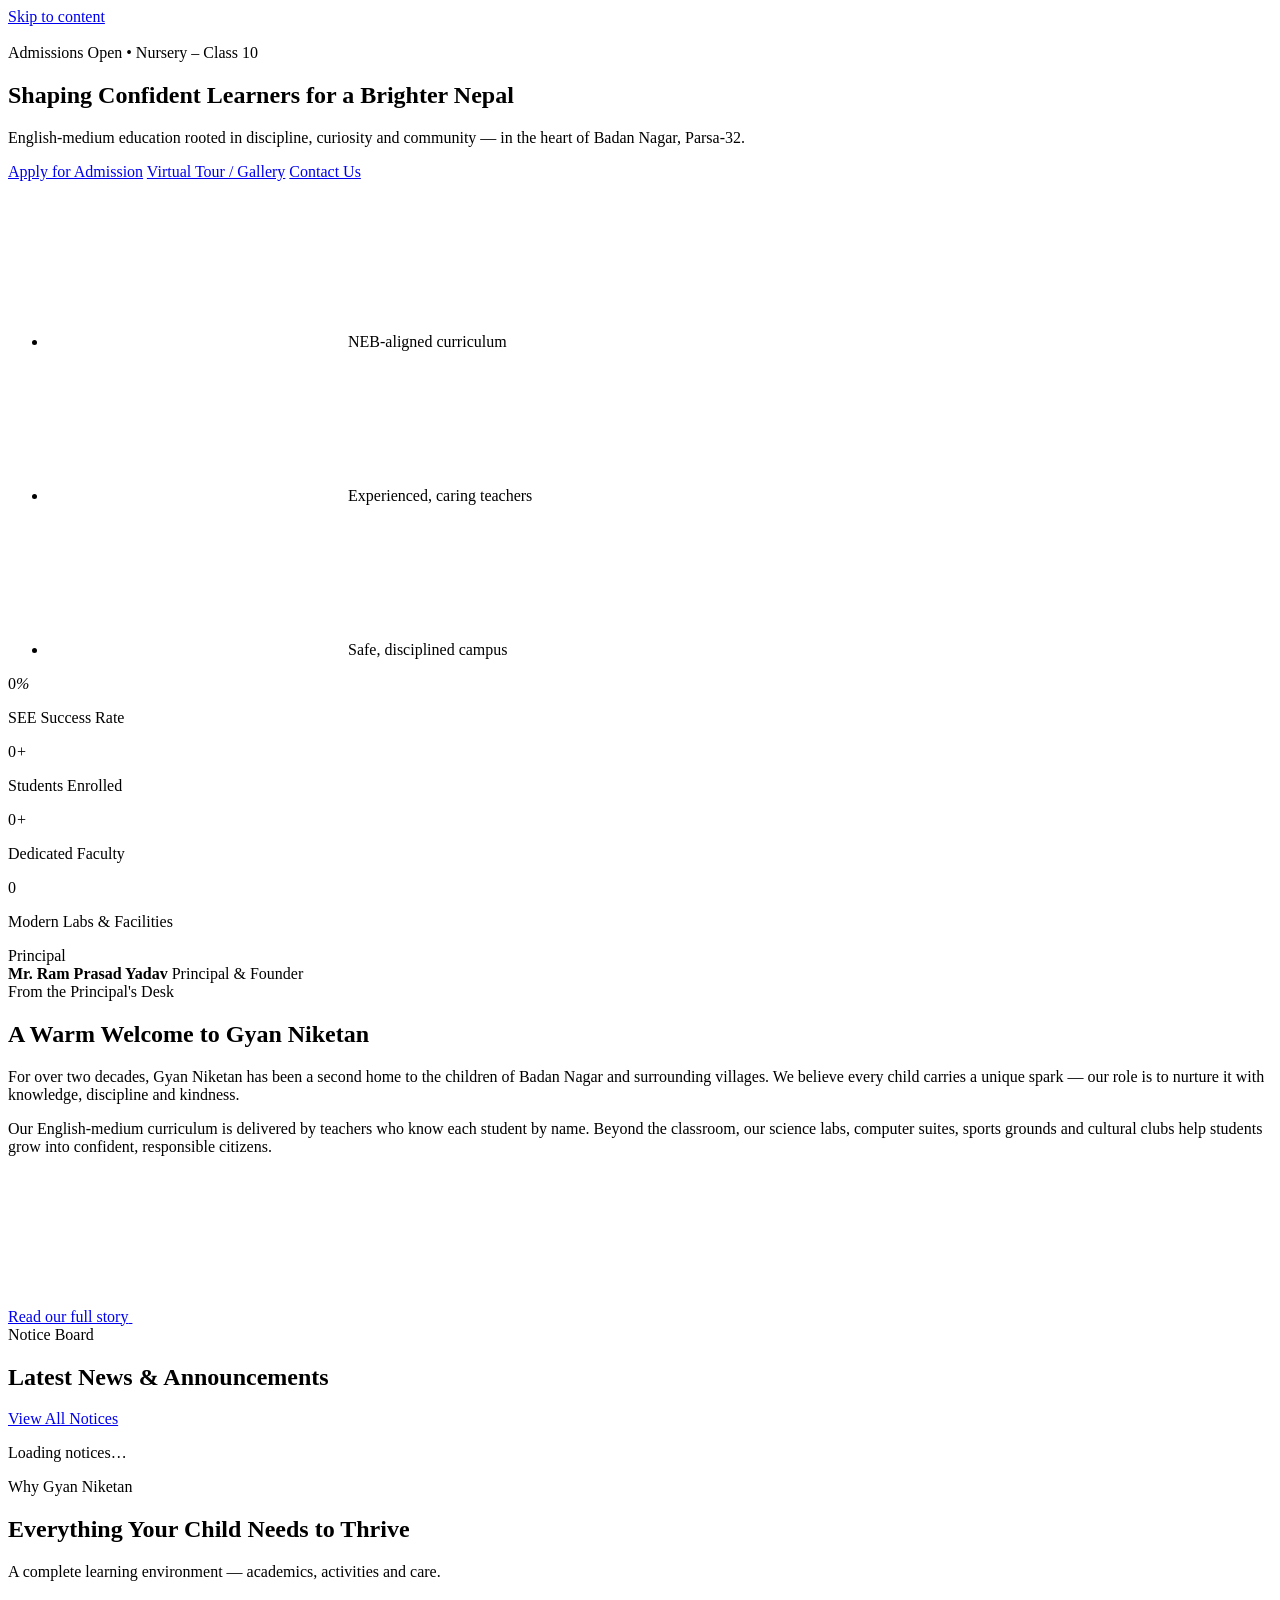
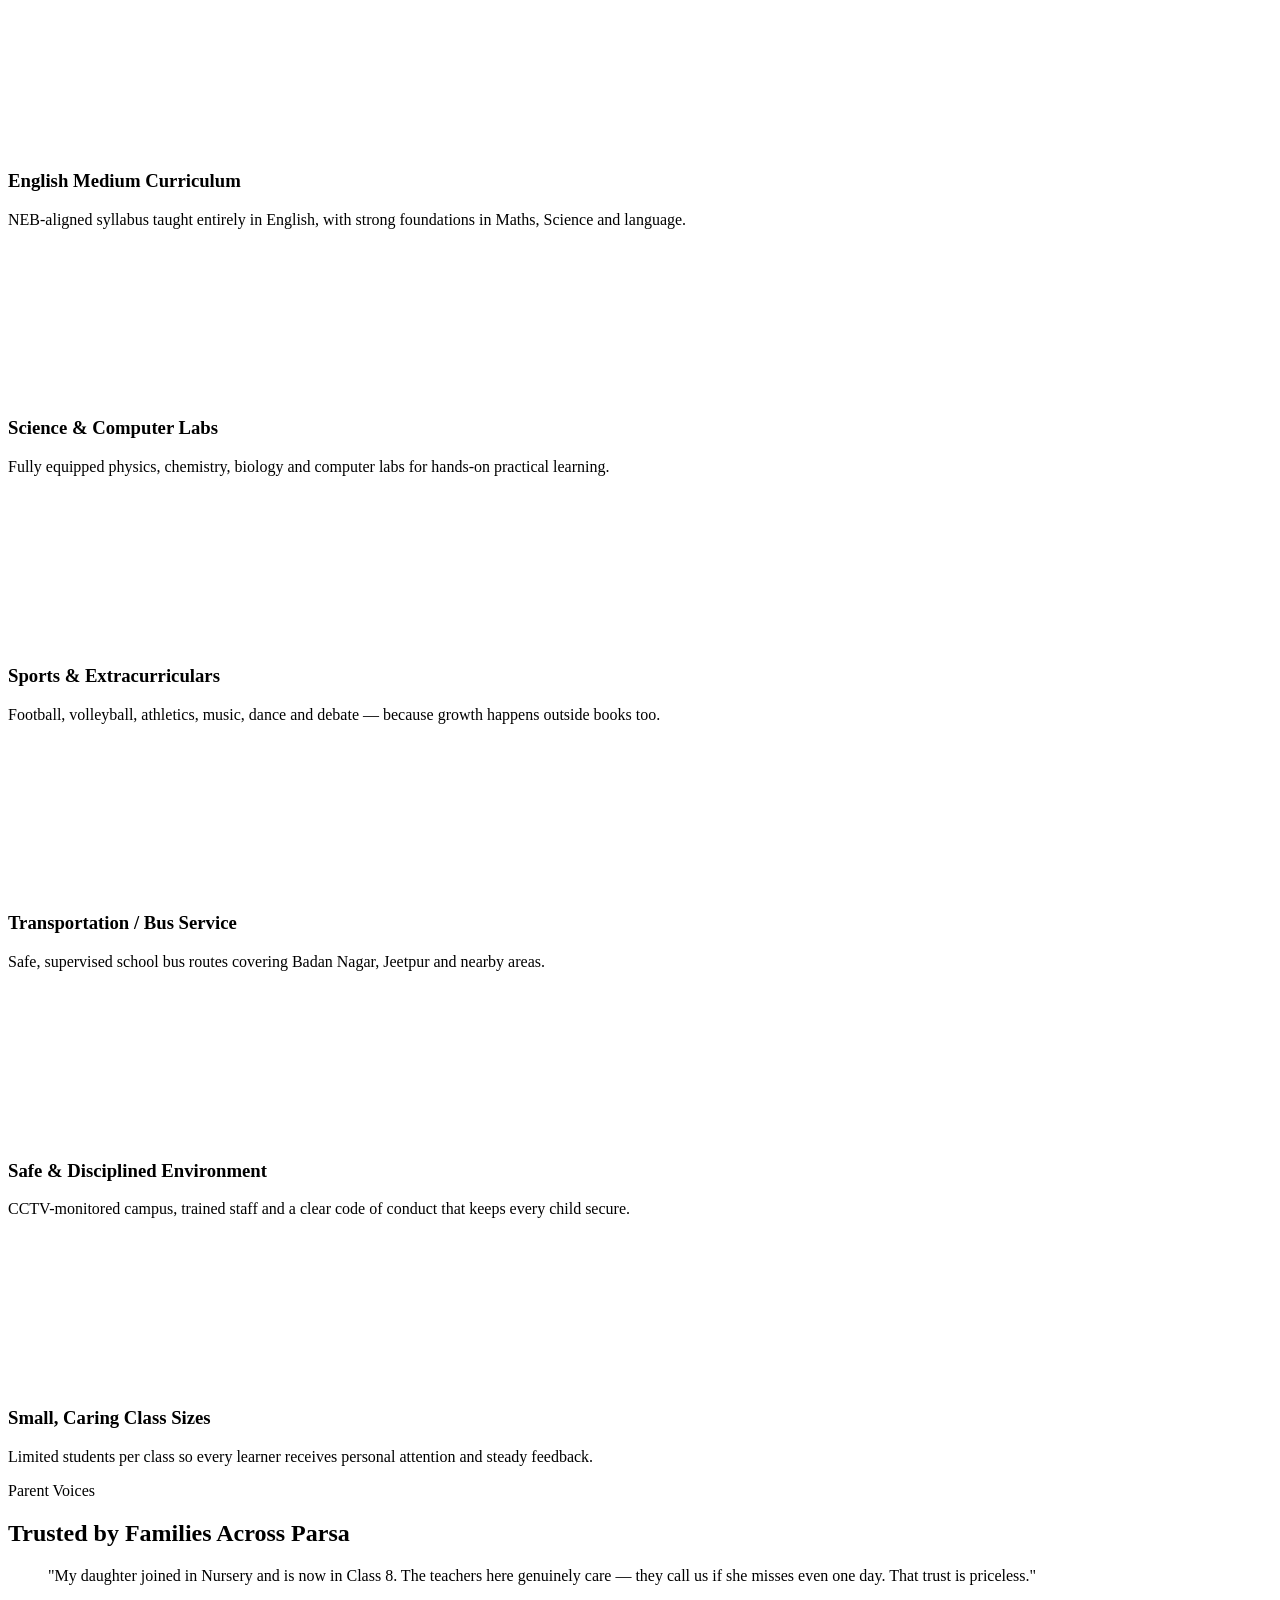
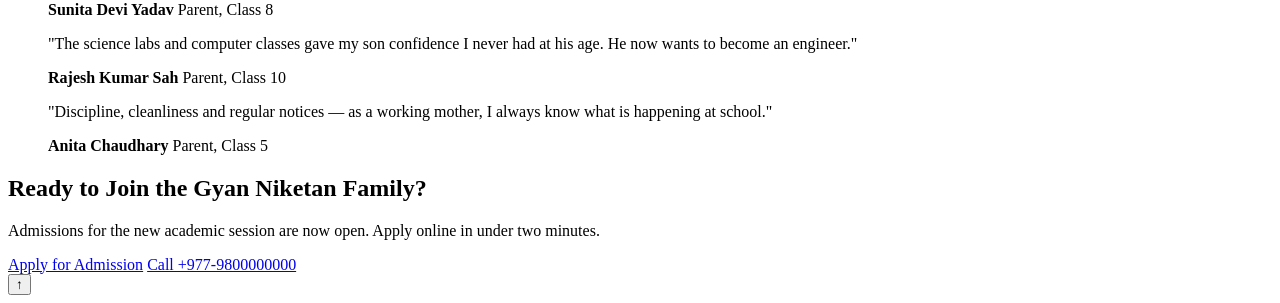
==== commit a1346d7e: "Update index.html" ====
--- a/index.html
+++ b/index.html
@@ -5,107 +5,139 @@
 <meta name="viewport" content="width=device-width, initial-scale=1">
 <title>Gyan Niketan English Secondary School | Badan Nagar, Parsa-32</title>
 <meta name="description" content="Gyan Niketan English Secondary School, Badan Nagar, Parsa-32, Nepal. Quality English-medium education from Nursery to Secondary.">
+<meta name="keywords" content="English Boarding School in Parsa, school in Jeetpur, Gyan Niketan, Badan Nagar school, English medium school Nepal">
 <meta name="theme-color" content="#0A2342">
-<link rel="canonical" href="https://USERNAME.github.io/gyan-niketan/">
+<link rel="canonical" href="https://saleshcdry.github.io/Gyan-Niketan-Website/">
+
+<meta property="og:type" content="website">
+<meta property="og:title" content="Gyan Niketan English Secondary School">
+<meta property="og:description" content="Quality English-medium education in Badan Nagar, Parsa-32, Nepal.">
+<meta property="og:url" content="https://saleshcdry.github.io/Gyan-Niketan-Website/">
+<meta property="og:image" content="https://saleshcdry.github.io/Gyan-Niketan-Website/Homepage.jpg">
+<meta name="twitter:card" content="summary_large_image">
+
 <link rel="icon" href="assets/favicon.svg" type="image/svg+xml">
 <link rel="preconnect" href="https://fonts.googleapis.com">
 <link rel="preconnect" href="https://fonts.gstatic.com" crossorigin>
 <link href="https://fonts.googleapis.com/css2?family=Inter:wght@400;500;600&family=Poppins:wght@500;600;700&display=swap" rel="stylesheet">
 <link rel="stylesheet" href="css/style.css">
-<link rel="stylesheet" href="css/pages.css">
+
 <script type="application/ld+json">
-{"@context":"https://schema.org","@type":"School","name":"Gyan Niketan English Secondary School","url":"https://USERNAME.github.io/gyan-niketan/","logo":"https://USERNAME.github.io/gyan-niketan/GNlogo.jpg","address":{"@type":"PostalAddress","streetAddress":"Badan Nagar","addressLocality":"Parsa-32","addressRegion":"Madhesh Province","addressCountry":"NP"},"telephone":"+977-9800000000"}
+{
+  "@context": "https://schema.org",
+  "@type": "School",
+  "name": "Gyan Niketan English Secondary School",
+  "url": "https://saleshcdry.github.io/Gyan-Niketan-Website/",
+  "logo": "https://saleshcdry.github.io/Gyan-Niketan-Website/GNlogo.jpg",
+  "image": "https://saleshcdry.github.io/Gyan-Niketan-Website/Homepage.jpg",
+  "address": {
+    "@type": "PostalAddress",
+    "streetAddress": "Badan Nagar",
+    "addressLocality": "Parsa-32",
+    "addressRegion": "Madhesh Province",
+    "addressCountry": "NP"
+  },
+  "telephone": "+977-9800000000"
+}
 </script>
 </head>
 <body data-page="home">
 
 <a class="skip-link" href="#main">Skip to content</a>
 
-<svg class="sprite" aria-hidden="true" focusable="false">
-  <symbol id="i-menu" viewBox="0 0 24 24" fill="none" stroke="currentColor" stroke-width="1.9" stroke-linecap="round"><path d="M3 6h18M3 12h18M3 18h18"/></symbol>
-  <symbol id="i-close" viewBox="0 0 24 24" fill="none" stroke="currentColor" stroke-width="1.9" stroke-linecap="round"><path d="M6 6l12 12M18 6L6 18"/></symbol>
-  <symbol id="i-book" viewBox="0 0 24 24" fill="none" stroke="currentColor" stroke-width="1.7" stroke-linecap="round" stroke-linejoin="round"><path d="M4 5a2 2 0 0 1 2-2h13v18H6a2 2 0 0 1-2-2V5z"/><path d="M8 3v18"/></symbol>
-  <symbol id="i-flask" viewBox="0 0 24 24" fill="none" stroke="currentColor" stroke-width="1.7" stroke-linecap="round" stroke-linejoin="round"><path d="M9 3h6M10 3v5.2L5.2 17A2 2 0 0 0 7 20h10a2 2 0 0 0 1.8-3L14 8.2V3"/><path d="M7.5 14h9"/></symbol>
-  <symbol id="i-trophy" viewBox="0 0 24 24" fill="none" stroke="currentColor" stroke-width="1.7" stroke-linecap="round" stroke-linejoin="round"><path d="M8 21h8M12 17v4M7 4h10v5a5 5 0 0 1-10 0V4z"/><path d="M7 6H5a2 2 0 0 0 0 4h2M17 6h2a2 2 0 0 1 0 4h-2"/></symbol>
-  <symbol id="i-bus" viewBox="0 0 24 24" fill="none" stroke="currentColor" stroke-width="1.7" stroke-linecap="round" stroke-linejoin="round"><rect x="3" y="4" width="18" height="13" rx="2"/><path d="M3 11h18M7 17v2M17 17v2"/></symbol>
-  <symbol id="i-shield" viewBox="0 0 24 24" fill="none" stroke="currentColor" stroke-width="1.7" stroke-linecap="round" stroke-linejoin="round"><path d="M12 3l8 3v6c0 5-3.4 8-8 9-4.6-1-8-4-8-9V6l8-3z"/><path d="M9 12l2 2 4-4"/></symbol>
-  <symbol id="i-users" viewBox="0 0 24 24" fill="none" stroke="currentColor" stroke-width="1.7" stroke-linecap="round" stroke-linejoin="round"><circle cx="9" cy="8" r="3.4"/><path d="M2.5 20a6.5 6.5 0 0 1 13 0"/><path d="M17 5.2a3.4 3.4 0 0 1 0 6.6M18.5 20a6.6 6.6 0 0 0-2.6-5.2"/></symbol>
-  <symbol id="i-phone" viewBox="0 0 24 24" fill="none" stroke="currentColor" stroke-width="1.7" stroke-linecap="round" stroke-linejoin="round"><path d="M5 3h3l2 5-2.5 1.5a12 12 0 0 0 6 6L15 13l5 2v3a2 2 0 0 1-2.2 2A17 17 0 0 1 3 5.2 2 2 0 0 1 5 3z"/></symbol>
-  <symbol id="i-mail" viewBox="0 0 24 24" fill="none" stroke="currentColor" stroke-width="1.7" stroke-linecap="round" stroke-linejoin="round"><rect x="2" y="4.5" width="20" height="15" rx="2"/><path d="M2.5 7l9.5 6 9.5-6"/></symbol>
-  <symbol id="i-pin" viewBox="0 0 24 24" fill="none" stroke="currentColor" stroke-width="1.7" stroke-linecap="round" stroke-linejoin="round"><path d="M12 21.5s6.8-6.1 6.8-11.5a6.8 6.8 0 1 0-13.6 0C5.2 15.4 12 21.5 12 21.5z"/><circle cx="12" cy="10" r="2.4"/></symbol>
-  <symbol id="i-clock" viewBox="0 0 24 24" fill="none" stroke="currentColor" stroke-width="1.7" stroke-linecap="round" stroke-linejoin="round"><circle cx="12" cy="12" r="9"/><path d="M12 7v5.2l3.2 1.9"/></symbol>
-  <symbol id="i-arrow" viewBox="0 0 24 24" fill="none" stroke="currentColor" stroke-width="1.9" stroke-linecap="round" stroke-linejoin="round"><path d="M5 12h14M13 6l6 6-6 6"/></symbol>
-  <symbol id="i-fb" viewBox="0 0 24 24" fill="currentColor"><path d="M22 12a10 10 0 1 0-11.6 9.9v-7H7.9V12h2.5V9.8c0-2.5 1.5-3.9 3.8-3.9 1.1 0 2.2.2 2.2.2v2.4h-1.2c-1.2 0-1.6.8-1.6 1.6V12h2.7l-.4 2.9h-2.3v7A10 10 0 0 0 22 12z"/></symbol>
-  <symbol id="i-check" viewBox="0 0 24 24" fill="none" stroke="currentColor" stroke-width="2.2" stroke-linecap="round" stroke-linejoin="round"><path d="M4 12.5l5 5L20 6.5"/></symbol>
-  <symbol id="i-globe" viewBox="0 0 24 24" fill="none" stroke="currentColor" stroke-width="1.7" stroke-linecap="round" stroke-linejoin="round"><circle cx="12" cy="12" r="9"/><path d="M3 12h18M12 3c2.5 2.5 3.8 5.7 3.8 9s-1.3 6.5-3.8 9c-2.5-2.5-3.8-5.7-3.8-9S9.5 5.5 12 3z"/></symbol>
-</svg>
-
-<header class="site-header" id="site-header"><div id="header-mount"></div></header>
+<header class="site-header" id="site-header">
+  <div id="header-mount"></div>
+</header>
 <div class="nav-backdrop" id="nav-backdrop" hidden></div>
 
 <main id="main">
-  <!-- HERO -->
-  <section class="hero">
-    <div class="hero-media" aria-hidden="true"></div>
+
+  <!-- =========================================================
+       HERO WITH SCHOOL PHOTO
+       ========================================================= -->
+  <section class="hero hero-with-photo">
+
+    <div class="hero-media" aria-hidden="true">
+      <img class="hero-photo" src="Homepage.jpg" alt="">
+      <div class="hero-photo-overlay"></div>
+    </div>
+
     <div class="container hero-inner">
-      <span class="hero-badge" data-i18n="hero.badge">Admissions Open</span>
-      <h1 class="hero-title" data-i18n="hero.title">Shaping Confident Learners</h1>
-      <p class="hero-sub" data-i18n="hero.sub"></p>
+      <span class="hero-badge" data-i18n="hero.badge">Admissions Open • Nursery – Class 10</span>
+      <h1 class="hero-title" data-i18n="hero.title">Shaping Confident Learners for a Brighter Nepal</h1>
+      <p class="hero-sub" data-i18n="hero.sub">English-medium education rooted in discipline, curiosity and community — in the heart of Badan Nagar, Parsa-32.</p>
       <div class="hero-actions">
-        <a href="admissions.html" class="btn btn-gold btn-lg" data-i18n="cta.apply"></a>
-        <a href="gallery.html" class="btn btn-ghost btn-lg" data-i18n="cta.tour"></a>
-        <a href="contact.html" class="btn btn-ghost btn-lg" data-i18n="cta.contact"></a>
+        <a href="admissions.html" class="btn btn-gold btn-lg" data-i18n="cta.apply">Apply for Admission</a>
+        <a href="gallery.html" class="btn btn-ghost btn-lg" data-i18n="cta.tour">Virtual Tour / Gallery</a>
+        <a href="contact.html" class="btn btn-ghost btn-lg" data-i18n="cta.contact">Contact Us</a>
       </div>
       <ul class="hero-points">
-        <li><svg class="ic"><use href="#i-check"/></svg><span data-i18n="hero.p1"></span></li>
-        <li><svg class="ic"><use href="#i-check"/></svg><span data-i18n="hero.p2"></span></li>
-        <li><svg class="ic"><use href="#i-check"/></svg><span data-i18n="hero.p3"></span></li>
+        <li><svg class="ic"><use href="#i-check"/></svg><span data-i18n="hero.p1">NEB-aligned curriculum</span></li>
+        <li><svg class="ic"><use href="#i-check"/></svg><span data-i18n="hero.p2">Experienced, caring teachers</span></li>
+        <li><svg class="ic"><use href="#i-check"/></svg><span data-i18n="hero.p3">Safe, disciplined campus</span></li>
       </ul>
     </div>
   </section>
 
-  <!-- STATS -->
+  <!-- QUICK STATS -->
   <section class="stats" aria-label="School at a glance">
     <div class="container stats-grid">
-      <div class="stat reveal"><div class="stat-num"><span data-count="100">0</span><em>%</em></div><p data-i18n="stats.success"></p></div>
-      <div class="stat reveal"><div class="stat-num"><span data-count="850">0</span><em>+</em></div><p data-i18n="stats.students"></p></div>
-      <div class="stat reveal"><div class="stat-num"><span data-count="45">0</span><em>+</em></div><p data-i18n="stats.faculty"></p></div>
-      <div class="stat reveal"><div class="stat-num"><span data-count="6">0</span><em></em></div><p data-i18n="stats.labs"></p></div>
-    </div>
-  </section>
-
-  <!-- WELCOME -->
+      <div class="stat reveal">
+        <div class="stat-num"><span data-count="100">0</span><em>%</em></div>
+        <p data-i18n="stats.success">SEE Success Rate</p>
+      </div>
+      <div class="stat reveal">
+        <div class="stat-num"><span data-count="850">0</span><em>+</em></div>
+        <p data-i18n="stats.students">Students Enrolled</p>
+      </div>
+      <div class="stat reveal">
+        <div class="stat-num"><span data-count="45">0</span><em>+</em></div>
+        <p data-i18n="stats.faculty">Dedicated Faculty</p>
+      </div>
+      <div class="stat reveal">
+        <div class="stat-num"><span data-count="6">0</span><em></em></div>
+        <p data-i18n="stats.labs">Modern Labs &amp; Facilities</p>
+      </div>
+    </div>
+  </section>
+
+  <!-- PRINCIPAL'S WELCOME -->
   <section class="section welcome">
     <div class="container welcome-grid">
       <div class="welcome-media reveal">
-        <div class="photo-frame"><span class="photo-fallback">Principal</span></div>
+        <div class="photo-frame">
+          <span class="photo-fallback">Principal</span>
+        </div>
         <div class="welcome-card">
-          <strong data-i18n="principal.name"></strong>
-          <span data-i18n="principal.role"></span>
+          <strong data-i18n="principal.name">Mr. Ram Prasad Yadav</strong>
+          <span data-i18n="principal.role">Principal &amp; Founder</span>
         </div>
       </div>
       <div class="welcome-body reveal">
-        <span class="eyebrow" data-i18n="principal.tag"></span>
-        <h2 data-i18n="principal.title"></h2>
-        <p data-i18n="principal.p1"></p>
-        <p data-i18n="principal.p2"></p>
-        <a href="about.html" class="link-arrow"><span data-i18n="principal.readmore"></span><svg class="ic"><use href="#i-arrow"/></svg></a>
-      </div>
-    </div>
-  </section>
-
-  <!-- NOTICES -->
+        <span class="eyebrow" data-i18n="principal.tag">From the Principal's Desk</span>
+        <h2 data-i18n="principal.title">A Warm Welcome to Gyan Niketan</h2>
+        <p data-i18n="principal.p1">For over two decades, Gyan Niketan has been a second home to the children of Badan Nagar and surrounding villages. We believe every child carries a unique spark — our role is to nurture it with knowledge, discipline and kindness.</p>
+        <p data-i18n="principal.p2">Our English-medium curriculum is delivered by teachers who know each student by name. Beyond the classroom, our science labs, computer suites, sports grounds and cultural clubs help students grow into confident, responsible citizens.</p>
+        <a href="about.html" class="link-arrow">
+          <span data-i18n="principal.readmore">Read our full story</span>
+          <svg class="ic"><use href="#i-arrow"/></svg>
+        </a>
+      </div>
+    </div>
+  </section>
+
+  <!-- NOTICE BOARD PREVIEW -->
   <section class="section section-alt notices-preview">
     <div class="container">
       <div class="section-head">
         <div>
-          <span class="eyebrow" data-i18n="notices.tag"></span>
-          <h2 data-i18n="notices.title"></h2>
+          <span class="eyebrow" data-i18n="notices.tag">Notice Board</span>
+          <h2 data-i18n="notices.title">Latest News &amp; Announcements</h2>
         </div>
-        <a href="notices.html" class="btn btn-outline" data-i18n="notices.viewall"></a>
+        <a href="notices.html" class="btn btn-outline" data-i18n="notices.viewall">View All Notices</a>
       </div>
       <div class="notice-list" id="notice-list" data-limit="4">
-        <p class="notice-loading" data-i18n="notices.loading"></p>
+        <p class="notice-loading" data-i18n="notices.loading">Loading notices…</p>
       </div>
     </div>
   </section>
@@ -114,17 +146,41 @@
   <section class="section features">
     <div class="container">
       <div class="section-head section-head-center">
-        <span class="eyebrow" data-i18n="features.tag"></span>
-        <h2 data-i18n="features.title"></h2>
-        <p class="section-sub" data-i18n="features.sub"></p>
+        <span class="eyebrow" data-i18n="features.tag">Why Gyan Niketan</span>
+        <h2 data-i18n="features.title">Everything Your Child Needs to Thrive</h2>
+        <p class="section-sub" data-i18n="features.sub">A complete learning environment — academics, activities and care.</p>
       </div>
       <div class="feature-grid">
-        <article class="feature-card reveal"><span class="feature-icon"><svg class="ic"><use href="#i-book"/></svg></span><h3 data-i18n="features.f1.t"></h3><p data-i18n="features.f1.d"></p></article>
-        <article class="feature-card reveal"><span class="feature-icon"><svg class="ic"><use href="#i-flask"/></svg></span><h3 data-i18n="features.f2.t"></h3><p data-i18n="features.f2.d"></p></article>
-        <article class="feature-card reveal"><span class="feature-icon"><svg class="ic"><use href="#i-trophy"/></svg></span><h3 data-i18n="features.f3.t"></h3><p data-i18n="features.f3.d"></p></article>
-        <article class="feature-card reveal"><span class="feature-icon"><svg class="ic"><use href="#i-bus"/></svg></span><h3 data-i18n="features.f4.t"></h3><p data-i18n="features.f4.d"></p></article>
-        <article class="feature-card reveal"><span class="feature-icon"><svg class="ic"><use href="#i-shield"/></svg></span><h3 data-i18n="features.f5.t"></h3><p data-i18n="features.f5.d"></p></article>
-        <article class="feature-card reveal"><span class="feature-icon"><svg class="ic"><use href="#i-users"/></svg></span><h3 data-i18n="features.f6.t"></h3><p data-i18n="features.f6.d"></p></article>
+        <article class="feature-card reveal">
+          <span class="feature-icon"><svg class="ic"><use href="#i-book"/></svg></span>
+          <h3 data-i18n="features.f1.t">English Medium Curriculum</h3>
+          <p data-i18n="features.f1.d">NEB-aligned syllabus taught entirely in English, with strong foundations in Maths, Science and language.</p>
+        </article>
+        <article class="feature-card reveal">
+          <span class="feature-icon"><svg class="ic"><use href="#i-flask"/></svg></span>
+          <h3 data-i18n="features.f2.t">Science &amp; Computer Labs</h3>
+          <p data-i18n="features.f2.d">Fully equipped physics, chemistry, biology and computer labs for hands-on practical learning.</p>
+        </article>
+        <article class="feature-card reveal">
+          <span class="feature-icon"><svg class="ic"><use href="#i-trophy"/></svg></span>
+          <h3 data-i18n="features.f3.t">Sports &amp; Extracurriculars</h3>
+          <p data-i18n="features.f3.d">Football, volleyball, athletics, music, dance and debate — because growth happens outside books too.</p>
+        </article>
+        <article class="feature-card reveal">
+          <span class="feature-icon"><svg class="ic"><use href="#i-bus"/></svg></span>
+          <h3 data-i18n="features.f4.t">Transportation / Bus Service</h3>
+          <p data-i18n="features.f4.d">Safe, supervised school bus routes covering Badan Nagar, Jeetpur and nearby areas.</p>
+        </article>
+        <article class="feature-card reveal">
+          <span class="feature-icon"><svg class="ic"><use href="#i-shield"/></svg></span>
+          <h3 data-i18n="features.f5.t">Safe &amp; Disciplined Environment</h3>
+          <p data-i18n="features.f5.d">CCTV-monitored campus, trained staff and a clear code of conduct that keeps every child secure.</p>
+        </article>
+        <article class="feature-card reveal">
+          <span class="feature-icon"><svg class="ic"><use href="#i-users"/></svg></span>
+          <h3 data-i18n="features.f6.t">Small, Caring Class Sizes</h3>
+          <p data-i18n="features.f6.d">Limited students per class so every learner receives personal attention and steady feedback.</p>
+        </article>
       </div>
     </div>
   </section>
@@ -133,13 +189,31 @@
   <section class="section section-alt testimonials">
     <div class="container">
       <div class="section-head section-head-center">
-        <span class="eyebrow" data-i18n="testi.tag"></span>
-        <h2 data-i18n="testi.title"></h2>
+        <span class="eyebrow" data-i18n="testi.tag">Parent Voices</span>
+        <h2 data-i18n="testi.title">Trusted by Families Across Parsa</h2>
       </div>
       <div class="testi-grid">
-        <blockquote class="testi-card reveal"><p data-i18n="testi.t1.q"></p><footer><strong data-i18n="testi.t1.n"></strong><span data-i18n="testi.t1.r"></span></footer></blockquote>
-        <blockquote class="testi-card reveal"><p data-i18n="testi.t2.q"></p><footer><strong data-i18n="testi.t2.n"></strong><span data-i18n="testi.t2.r"></span></footer></blockquote>
-        <blockquote class="testi-card reveal"><p data-i18n="testi.t3.q"></p><footer><strong data-i18n="testi.t3.n"></strong><span data-i18n="testi.t3.r"></span></footer></blockquote>
+        <blockquote class="testi-card reveal">
+          <p data-i18n="testi.t1.q">"My daughter joined in Nursery and is now in Class 8. The teachers here genuinely care — they call us if she misses even one day. That trust is priceless."</p>
+          <footer>
+            <strong data-i18n="testi.t1.n">Sunita Devi Yadav</strong>
+            <span data-i18n="testi.t1.r">Parent, Class 8</span>
+          </footer>
+        </blockquote>
+        <blockquote class="testi-card reveal">
+          <p data-i18n="testi.t2.q">"The science labs and computer classes gave my son confidence I never had at his age. He now wants to become an engineer."</p>
+          <footer>
+            <strong data-i18n="testi.t2.n">Rajesh Kumar Sah</strong>
+            <span data-i18n="testi.t2.r">Parent, Class 10</span>
+          </footer>
+        </blockquote>
+        <blockquote class="testi-card reveal">
+          <p data-i18n="testi.t3.q">"Discipline, cleanliness and regular notices — as a working mother, I always know what is happening at school."</p>
+          <footer>
+            <strong data-i18n="testi.t3.n">Anita Chaudhary</strong>
+            <span data-i18n="testi.t3.r">Parent, Class 5</span>
+          </footer>
+        </blockquote>
       </div>
     </div>
   </section>
@@ -148,23 +222,28 @@
   <section class="cta-band">
     <div class="container cta-band-inner">
       <div>
-        <h2 data-i18n="band.title"></h2>
-        <p data-i18n="band.sub"></p>
+        <h2 data-i18n="band.title">Ready to Join the Gyan Niketan Family?</h2>
+        <p data-i18n="band.sub">Admissions for the new academic session are now open. Apply online in under two minutes.</p>
       </div>
       <div class="cta-band-actions">
-        <a href="admissions.html" class="btn btn-gold btn-lg" data-i18n="cta.apply"></a>
-        <a href="tel:+9779800000000" class="btn btn-ghost btn-lg" data-i18n="band.call"></a>
-      </div>
-    </div>
-  </section>
+        <a href="admissions.html" class="btn btn-gold btn-lg" data-i18n="cta.apply">Apply for Admission</a>
+        <a href="tel:+9779800000000" class="btn btn-ghost btn-lg" data-i18n="band.call">Call +977-9800000000</a>
+      </div>
+    </div>
+  </section>
+
 </main>
 
-<footer class="site-footer"><div id="footer-mount"></div></footer>
+<footer class="site-footer">
+  <div id="footer-mount"></div>
+</footer>
+
 <button class="to-top" id="to-top" type="button" aria-label="Back to top">↑</button>
 
 <script src="js/layout.js"></script>
 <script src="js/data.js"></script>
 <script src="js/i18n.js"></script>
 <script src="js/main.js"></script>
+
 </body>
-</html>+</html>
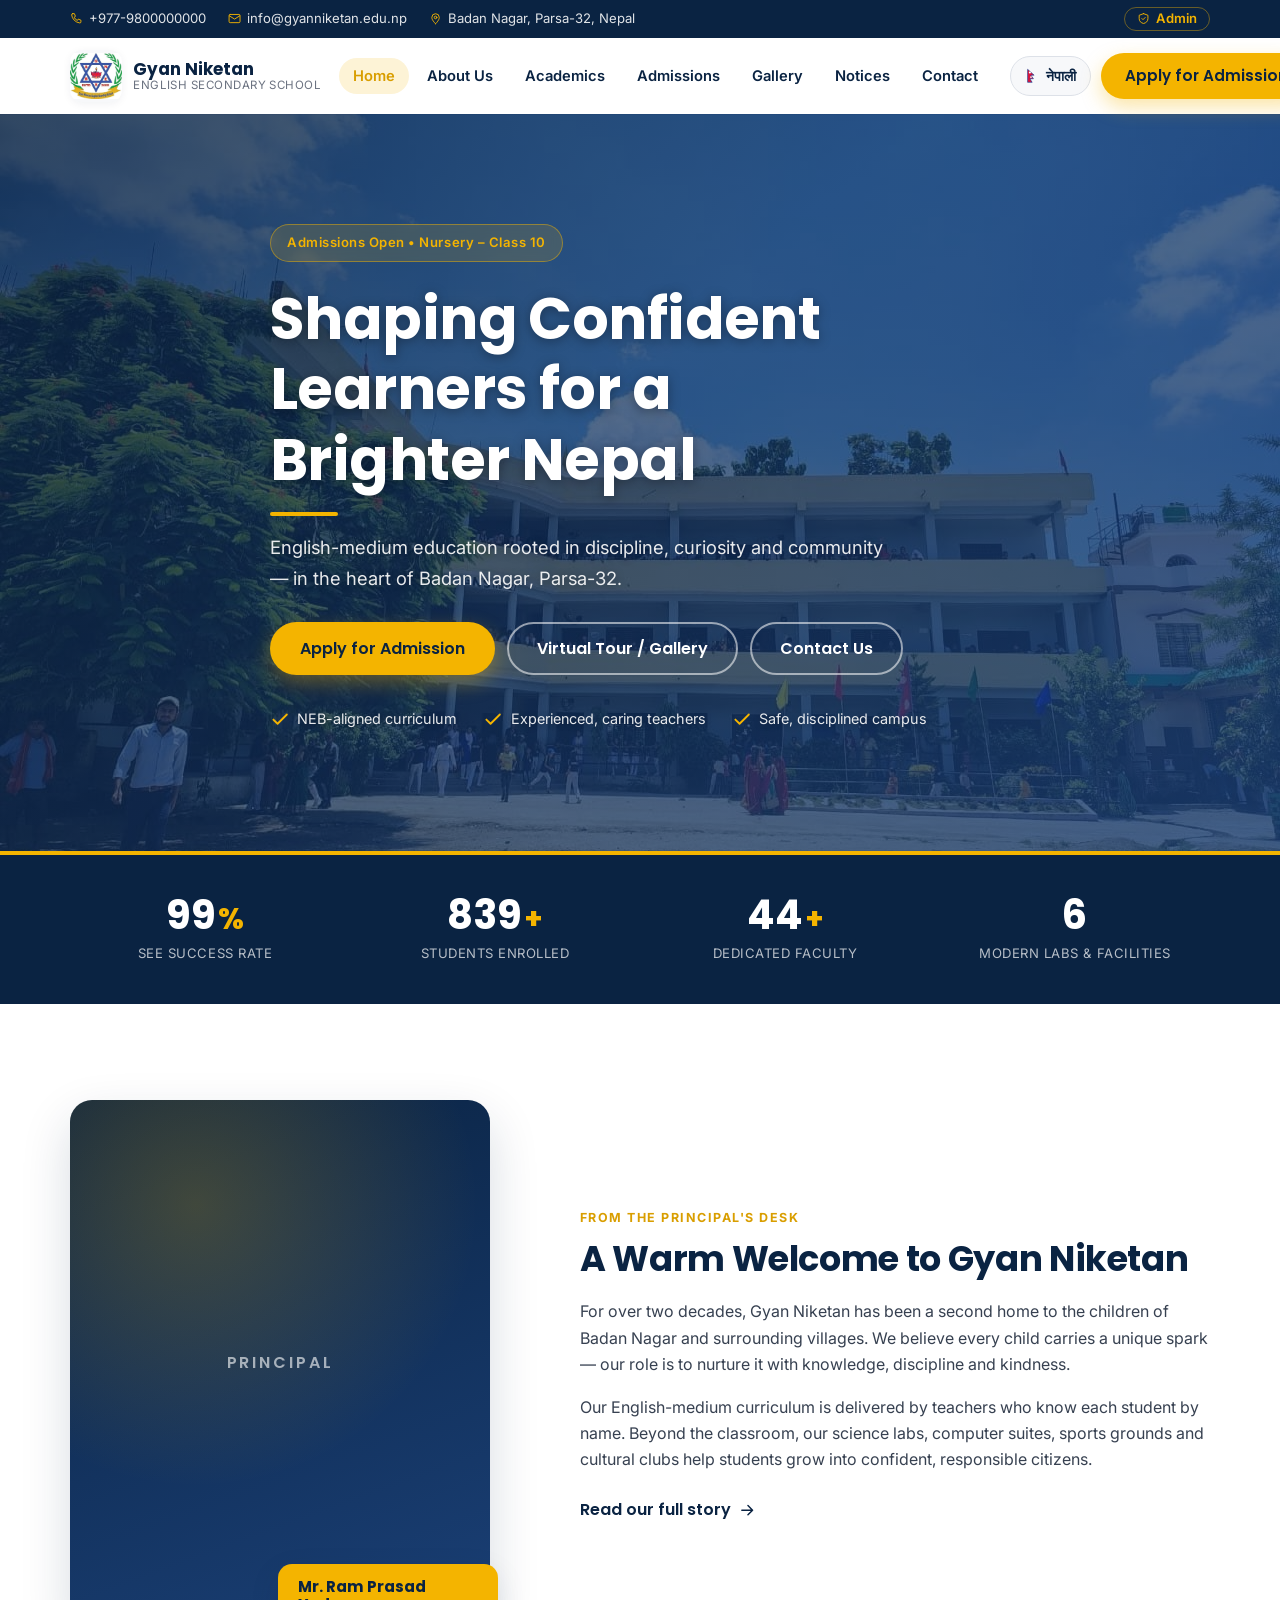
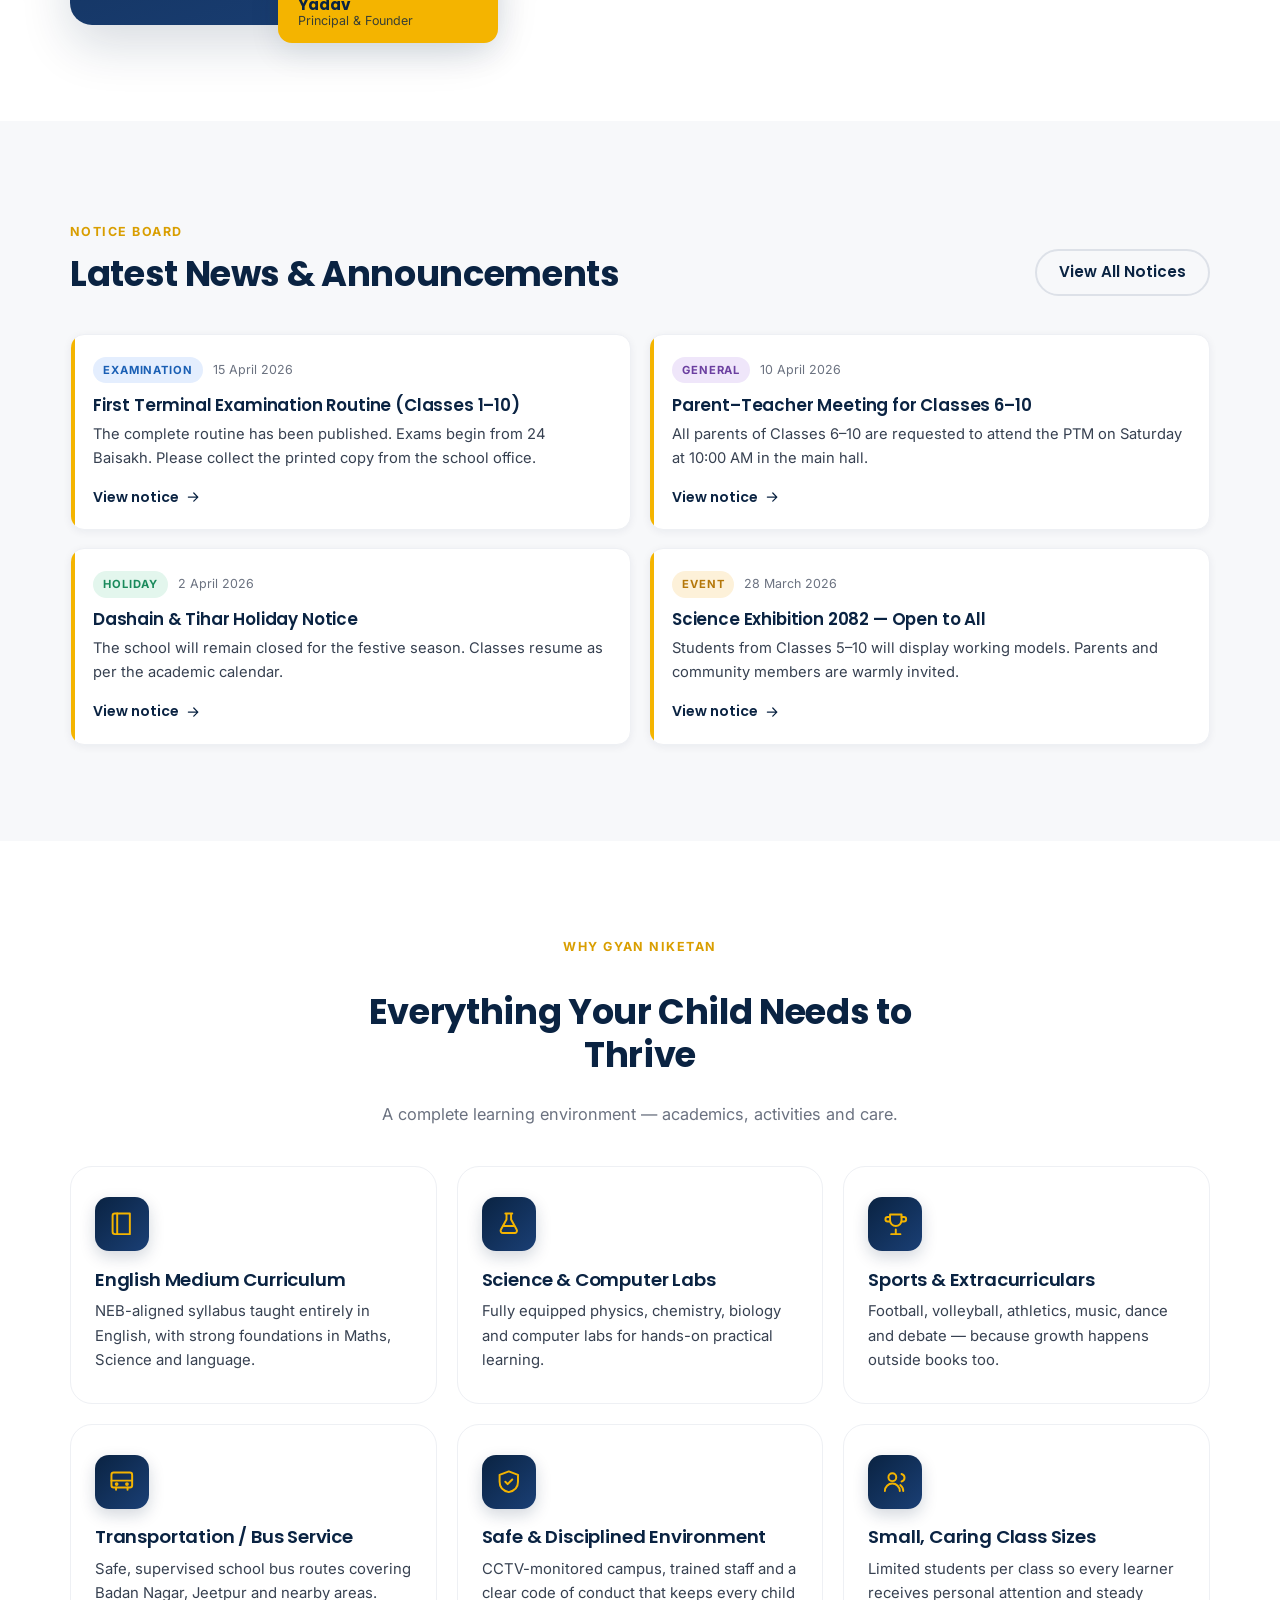
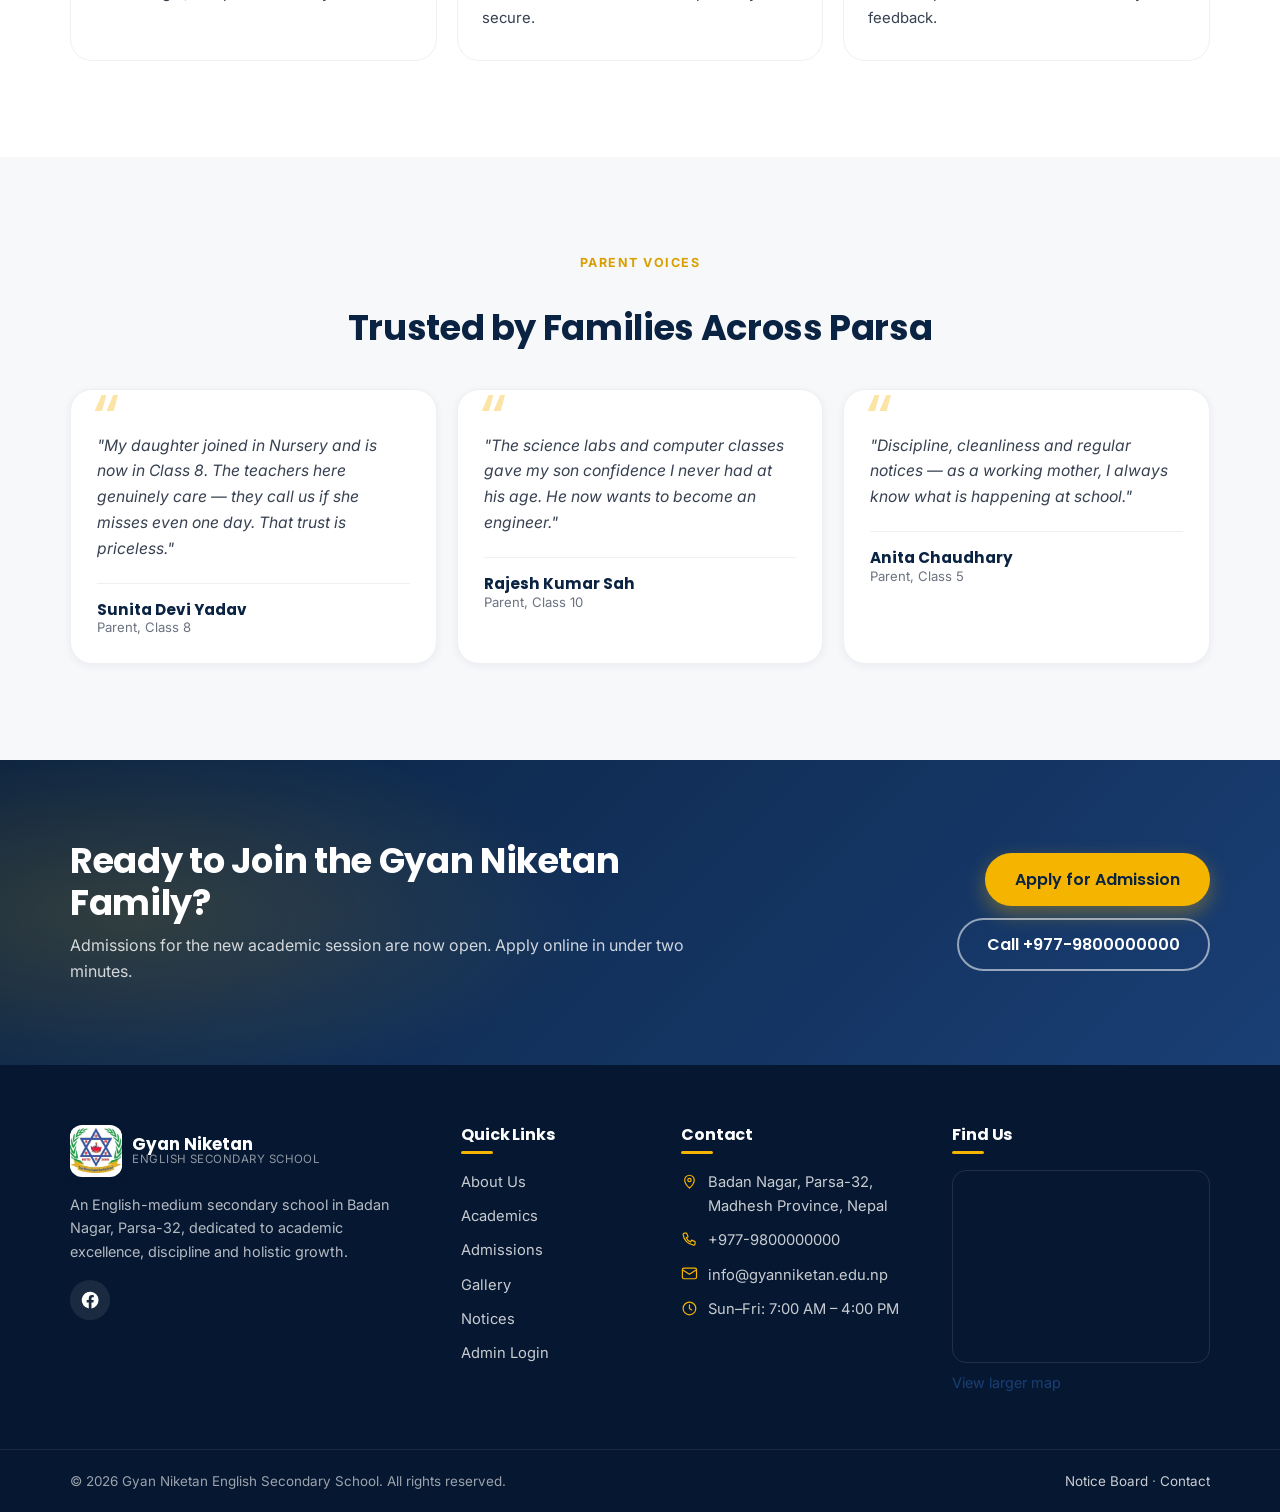
==== commit afb0e145: "Fix admin.js and add exam routine CSV" ====
--- a/index.html
+++ b/index.html
@@ -1,249 +1,249 @@
-<!DOCTYPE html>
-<html lang="en" data-lang="en">
-<head>
-<meta charset="UTF-8">
-<meta name="viewport" content="width=device-width, initial-scale=1">
-<title>Gyan Niketan English Secondary School | Badan Nagar, Parsa-32</title>
-<meta name="description" content="Gyan Niketan English Secondary School, Badan Nagar, Parsa-32, Nepal. Quality English-medium education from Nursery to Secondary.">
-<meta name="keywords" content="English Boarding School in Parsa, school in Jeetpur, Gyan Niketan, Badan Nagar school, English medium school Nepal">
-<meta name="theme-color" content="#0A2342">
-<link rel="canonical" href="https://saleshcdry.github.io/Gyan-Niketan-Website/">
-
-<meta property="og:type" content="website">
-<meta property="og:title" content="Gyan Niketan English Secondary School">
-<meta property="og:description" content="Quality English-medium education in Badan Nagar, Parsa-32, Nepal.">
-<meta property="og:url" content="https://saleshcdry.github.io/Gyan-Niketan-Website/">
-<meta property="og:image" content="https://saleshcdry.github.io/Gyan-Niketan-Website/Homepage.jpg">
-<meta name="twitter:card" content="summary_large_image">
-
-<link rel="icon" href="assets/favicon.svg" type="image/svg+xml">
-<link rel="preconnect" href="https://fonts.googleapis.com">
-<link rel="preconnect" href="https://fonts.gstatic.com" crossorigin>
-<link href="https://fonts.googleapis.com/css2?family=Inter:wght@400;500;600&family=Poppins:wght@500;600;700&display=swap" rel="stylesheet">
-<link rel="stylesheet" href="css/style.css">
-
-<script type="application/ld+json">
-{
-  "@context": "https://schema.org",
-  "@type": "School",
-  "name": "Gyan Niketan English Secondary School",
-  "url": "https://saleshcdry.github.io/Gyan-Niketan-Website/",
-  "logo": "https://saleshcdry.github.io/Gyan-Niketan-Website/GNlogo.jpg",
-  "image": "https://saleshcdry.github.io/Gyan-Niketan-Website/Homepage.jpg",
-  "address": {
-    "@type": "PostalAddress",
-    "streetAddress": "Badan Nagar",
-    "addressLocality": "Parsa-32",
-    "addressRegion": "Madhesh Province",
-    "addressCountry": "NP"
-  },
-  "telephone": "+977-9800000000"
-}
-</script>
-</head>
-<body data-page="home">
-
-<a class="skip-link" href="#main">Skip to content</a>
-
-<header class="site-header" id="site-header">
-  <div id="header-mount"></div>
-</header>
-<div class="nav-backdrop" id="nav-backdrop" hidden></div>
-
-<main id="main">
-
-  <!-- =========================================================
-       HERO WITH SCHOOL PHOTO
-       ========================================================= -->
-  <section class="hero hero-with-photo">
-
-    <div class="hero-media" aria-hidden="true">
-      <img class="hero-photo" src="Homepage.jpg" alt="">
-      <div class="hero-photo-overlay"></div>
-    </div>
-
-    <div class="container hero-inner">
-      <span class="hero-badge" data-i18n="hero.badge">Admissions Open • Nursery – Class 10</span>
-      <h1 class="hero-title" data-i18n="hero.title">Shaping Confident Learners for a Brighter Nepal</h1>
-      <p class="hero-sub" data-i18n="hero.sub">English-medium education rooted in discipline, curiosity and community — in the heart of Badan Nagar, Parsa-32.</p>
-      <div class="hero-actions">
-        <a href="admissions.html" class="btn btn-gold btn-lg" data-i18n="cta.apply">Apply for Admission</a>
-        <a href="gallery.html" class="btn btn-ghost btn-lg" data-i18n="cta.tour">Virtual Tour / Gallery</a>
-        <a href="contact.html" class="btn btn-ghost btn-lg" data-i18n="cta.contact">Contact Us</a>
-      </div>
-      <ul class="hero-points">
-        <li><svg class="ic"><use href="#i-check"/></svg><span data-i18n="hero.p1">NEB-aligned curriculum</span></li>
-        <li><svg class="ic"><use href="#i-check"/></svg><span data-i18n="hero.p2">Experienced, caring teachers</span></li>
-        <li><svg class="ic"><use href="#i-check"/></svg><span data-i18n="hero.p3">Safe, disciplined campus</span></li>
-      </ul>
-    </div>
-  </section>
-
-  <!-- QUICK STATS -->
-  <section class="stats" aria-label="School at a glance">
-    <div class="container stats-grid">
-      <div class="stat reveal">
-        <div class="stat-num"><span data-count="100">0</span><em>%</em></div>
-        <p data-i18n="stats.success">SEE Success Rate</p>
-      </div>
-      <div class="stat reveal">
-        <div class="stat-num"><span data-count="850">0</span><em>+</em></div>
-        <p data-i18n="stats.students">Students Enrolled</p>
-      </div>
-      <div class="stat reveal">
-        <div class="stat-num"><span data-count="45">0</span><em>+</em></div>
-        <p data-i18n="stats.faculty">Dedicated Faculty</p>
-      </div>
-      <div class="stat reveal">
-        <div class="stat-num"><span data-count="6">0</span><em></em></div>
-        <p data-i18n="stats.labs">Modern Labs &amp; Facilities</p>
-      </div>
-    </div>
-  </section>
-
-  <!-- PRINCIPAL'S WELCOME -->
-  <section class="section welcome">
-    <div class="container welcome-grid">
-      <div class="welcome-media reveal">
-        <div class="photo-frame">
-          <span class="photo-fallback">Principal</span>
-        </div>
-        <div class="welcome-card">
-          <strong data-i18n="principal.name">Mr. Ram Prasad Yadav</strong>
-          <span data-i18n="principal.role">Principal &amp; Founder</span>
-        </div>
-      </div>
-      <div class="welcome-body reveal">
-        <span class="eyebrow" data-i18n="principal.tag">From the Principal's Desk</span>
-        <h2 data-i18n="principal.title">A Warm Welcome to Gyan Niketan</h2>
-        <p data-i18n="principal.p1">For over two decades, Gyan Niketan has been a second home to the children of Badan Nagar and surrounding villages. We believe every child carries a unique spark — our role is to nurture it with knowledge, discipline and kindness.</p>
-        <p data-i18n="principal.p2">Our English-medium curriculum is delivered by teachers who know each student by name. Beyond the classroom, our science labs, computer suites, sports grounds and cultural clubs help students grow into confident, responsible citizens.</p>
-        <a href="about.html" class="link-arrow">
-          <span data-i18n="principal.readmore">Read our full story</span>
-          <svg class="ic"><use href="#i-arrow"/></svg>
-        </a>
-      </div>
-    </div>
-  </section>
-
-  <!-- NOTICE BOARD PREVIEW -->
-  <section class="section section-alt notices-preview">
-    <div class="container">
-      <div class="section-head">
-        <div>
-          <span class="eyebrow" data-i18n="notices.tag">Notice Board</span>
-          <h2 data-i18n="notices.title">Latest News &amp; Announcements</h2>
-        </div>
-        <a href="notices.html" class="btn btn-outline" data-i18n="notices.viewall">View All Notices</a>
-      </div>
-      <div class="notice-list" id="notice-list" data-limit="4">
-        <p class="notice-loading" data-i18n="notices.loading">Loading notices…</p>
-      </div>
-    </div>
-  </section>
-
-  <!-- FEATURES -->
-  <section class="section features">
-    <div class="container">
-      <div class="section-head section-head-center">
-        <span class="eyebrow" data-i18n="features.tag">Why Gyan Niketan</span>
-        <h2 data-i18n="features.title">Everything Your Child Needs to Thrive</h2>
-        <p class="section-sub" data-i18n="features.sub">A complete learning environment — academics, activities and care.</p>
-      </div>
-      <div class="feature-grid">
-        <article class="feature-card reveal">
-          <span class="feature-icon"><svg class="ic"><use href="#i-book"/></svg></span>
-          <h3 data-i18n="features.f1.t">English Medium Curriculum</h3>
-          <p data-i18n="features.f1.d">NEB-aligned syllabus taught entirely in English, with strong foundations in Maths, Science and language.</p>
-        </article>
-        <article class="feature-card reveal">
-          <span class="feature-icon"><svg class="ic"><use href="#i-flask"/></svg></span>
-          <h3 data-i18n="features.f2.t">Science &amp; Computer Labs</h3>
-          <p data-i18n="features.f2.d">Fully equipped physics, chemistry, biology and computer labs for hands-on practical learning.</p>
-        </article>
-        <article class="feature-card reveal">
-          <span class="feature-icon"><svg class="ic"><use href="#i-trophy"/></svg></span>
-          <h3 data-i18n="features.f3.t">Sports &amp; Extracurriculars</h3>
-          <p data-i18n="features.f3.d">Football, volleyball, athletics, music, dance and debate — because growth happens outside books too.</p>
-        </article>
-        <article class="feature-card reveal">
-          <span class="feature-icon"><svg class="ic"><use href="#i-bus"/></svg></span>
-          <h3 data-i18n="features.f4.t">Transportation / Bus Service</h3>
-          <p data-i18n="features.f4.d">Safe, supervised school bus routes covering Badan Nagar, Jeetpur and nearby areas.</p>
-        </article>
-        <article class="feature-card reveal">
-          <span class="feature-icon"><svg class="ic"><use href="#i-shield"/></svg></span>
-          <h3 data-i18n="features.f5.t">Safe &amp; Disciplined Environment</h3>
-          <p data-i18n="features.f5.d">CCTV-monitored campus, trained staff and a clear code of conduct that keeps every child secure.</p>
-        </article>
-        <article class="feature-card reveal">
-          <span class="feature-icon"><svg class="ic"><use href="#i-users"/></svg></span>
-          <h3 data-i18n="features.f6.t">Small, Caring Class Sizes</h3>
-          <p data-i18n="features.f6.d">Limited students per class so every learner receives personal attention and steady feedback.</p>
-        </article>
-      </div>
-    </div>
-  </section>
-
-  <!-- TESTIMONIALS -->
-  <section class="section section-alt testimonials">
-    <div class="container">
-      <div class="section-head section-head-center">
-        <span class="eyebrow" data-i18n="testi.tag">Parent Voices</span>
-        <h2 data-i18n="testi.title">Trusted by Families Across Parsa</h2>
-      </div>
-      <div class="testi-grid">
-        <blockquote class="testi-card reveal">
-          <p data-i18n="testi.t1.q">"My daughter joined in Nursery and is now in Class 8. The teachers here genuinely care — they call us if she misses even one day. That trust is priceless."</p>
-          <footer>
-            <strong data-i18n="testi.t1.n">Sunita Devi Yadav</strong>
-            <span data-i18n="testi.t1.r">Parent, Class 8</span>
-          </footer>
-        </blockquote>
-        <blockquote class="testi-card reveal">
-          <p data-i18n="testi.t2.q">"The science labs and computer classes gave my son confidence I never had at his age. He now wants to become an engineer."</p>
-          <footer>
-            <strong data-i18n="testi.t2.n">Rajesh Kumar Sah</strong>
-            <span data-i18n="testi.t2.r">Parent, Class 10</span>
-          </footer>
-        </blockquote>
-        <blockquote class="testi-card reveal">
-          <p data-i18n="testi.t3.q">"Discipline, cleanliness and regular notices — as a working mother, I always know what is happening at school."</p>
-          <footer>
-            <strong data-i18n="testi.t3.n">Anita Chaudhary</strong>
-            <span data-i18n="testi.t3.r">Parent, Class 5</span>
-          </footer>
-        </blockquote>
-      </div>
-    </div>
-  </section>
-
-  <!-- CTA BAND -->
-  <section class="cta-band">
-    <div class="container cta-band-inner">
-      <div>
-        <h2 data-i18n="band.title">Ready to Join the Gyan Niketan Family?</h2>
-        <p data-i18n="band.sub">Admissions for the new academic session are now open. Apply online in under two minutes.</p>
-      </div>
-      <div class="cta-band-actions">
-        <a href="admissions.html" class="btn btn-gold btn-lg" data-i18n="cta.apply">Apply for Admission</a>
-        <a href="tel:+9779800000000" class="btn btn-ghost btn-lg" data-i18n="band.call">Call +977-9800000000</a>
-      </div>
-    </div>
-  </section>
-
-</main>
-
-<footer class="site-footer">
-  <div id="footer-mount"></div>
-</footer>
-
-<button class="to-top" id="to-top" type="button" aria-label="Back to top">↑</button>
-
-<script src="js/layout.js"></script>
-<script src="js/data.js"></script>
-<script src="js/i18n.js"></script>
-<script src="js/main.js"></script>
-
-</body>
-</html>
+<!DOCTYPE html>
+<html lang="en" data-lang="en">
+<head>
+<meta charset="UTF-8">
+<meta name="viewport" content="width=device-width, initial-scale=1">
+<title>Gyan Niketan English Secondary School | Badan Nagar, Parsa-32</title>
+<meta name="description" content="Gyan Niketan English Secondary School, Badan Nagar, Parsa-32, Nepal. Quality English-medium education from Nursery to Secondary.">
+<meta name="keywords" content="English Boarding School in Parsa, school in Jeetpur, Gyan Niketan, Badan Nagar school, English medium school Nepal">
+<meta name="theme-color" content="#0A2342">
+<link rel="canonical" href="https://saleshcdry.github.io/Gyan-Niketan-Website/">
+
+<meta property="og:type" content="website">
+<meta property="og:title" content="Gyan Niketan English Secondary School">
+<meta property="og:description" content="Quality English-medium education in Badan Nagar, Parsa-32, Nepal.">
+<meta property="og:url" content="https://saleshcdry.github.io/Gyan-Niketan-Website/">
+<meta property="og:image" content="https://saleshcdry.github.io/Gyan-Niketan-Website/Homepage.jpg">
+<meta name="twitter:card" content="summary_large_image">
+
+<link rel="icon" href="assets/favicon.svg" type="image/svg+xml">
+<link rel="preconnect" href="https://fonts.googleapis.com">
+<link rel="preconnect" href="https://fonts.gstatic.com" crossorigin>
+<link href="https://fonts.googleapis.com/css2?family=Inter:wght@400;500;600&family=Poppins:wght@500;600;700&display=swap" rel="stylesheet">
+<link rel="stylesheet" href="css/style.css">
+
+<script type="application/ld+json">
+{
+  "@context": "https://schema.org",
+  "@type": "School",
+  "name": "Gyan Niketan English Secondary School",
+  "url": "https://saleshcdry.github.io/Gyan-Niketan-Website/",
+  "logo": "https://saleshcdry.github.io/Gyan-Niketan-Website/GNlogo.jpg",
+  "image": "https://saleshcdry.github.io/Gyan-Niketan-Website/Homepage.jpg",
+  "address": {
+    "@type": "PostalAddress",
+    "streetAddress": "Badan Nagar",
+    "addressLocality": "Parsa-32",
+    "addressRegion": "Madhesh Province",
+    "addressCountry": "NP"
+  },
+  "telephone": "+977-9800000000"
+}
+</script>
+</head>
+<body data-page="home">
+
+<a class="skip-link" href="#main">Skip to content</a>
+
+<header class="site-header" id="site-header">
+  <div id="header-mount"></div>
+</header>
+<div class="nav-backdrop" id="nav-backdrop" hidden></div>
+
+<main id="main">
+
+  <!-- =========================================================
+       HERO WITH SCHOOL PHOTO
+       ========================================================= -->
+  <section class="hero hero-with-photo">
+
+    <div class="hero-media" aria-hidden="true">
+      <img class="hero-photo" src="Homepage.jpg" alt="">
+      <div class="hero-photo-overlay"></div>
+    </div>
+
+    <div class="container hero-inner">
+      <span class="hero-badge" data-i18n="hero.badge">Admissions Open • Nursery – Class 10</span>
+      <h1 class="hero-title" data-i18n="hero.title">Shaping Confident Learners for a Brighter Nepal</h1>
+      <p class="hero-sub" data-i18n="hero.sub">English-medium education rooted in discipline, curiosity and community — in the heart of Badan Nagar, Parsa-32.</p>
+      <div class="hero-actions">
+        <a href="admissions.html" class="btn btn-gold btn-lg" data-i18n="cta.apply">Apply for Admission</a>
+        <a href="gallery.html" class="btn btn-ghost btn-lg" data-i18n="cta.tour">Virtual Tour / Gallery</a>
+        <a href="contact.html" class="btn btn-ghost btn-lg" data-i18n="cta.contact">Contact Us</a>
+      </div>
+      <ul class="hero-points">
+        <li><svg class="ic"><use href="#i-check"/></svg><span data-i18n="hero.p1">NEB-aligned curriculum</span></li>
+        <li><svg class="ic"><use href="#i-check"/></svg><span data-i18n="hero.p2">Experienced, caring teachers</span></li>
+        <li><svg class="ic"><use href="#i-check"/></svg><span data-i18n="hero.p3">Safe, disciplined campus</span></li>
+      </ul>
+    </div>
+  </section>
+
+  <!-- QUICK STATS -->
+  <section class="stats" aria-label="School at a glance">
+    <div class="container stats-grid">
+      <div class="stat reveal">
+        <div class="stat-num"><span data-count="100">0</span><em>%</em></div>
+        <p data-i18n="stats.success">SEE Success Rate</p>
+      </div>
+      <div class="stat reveal">
+        <div class="stat-num"><span data-count="850">0</span><em>+</em></div>
+        <p data-i18n="stats.students">Students Enrolled</p>
+      </div>
+      <div class="stat reveal">
+        <div class="stat-num"><span data-count="45">0</span><em>+</em></div>
+        <p data-i18n="stats.faculty">Dedicated Faculty</p>
+      </div>
+      <div class="stat reveal">
+        <div class="stat-num"><span data-count="6">0</span><em></em></div>
+        <p data-i18n="stats.labs">Modern Labs &amp; Facilities</p>
+      </div>
+    </div>
+  </section>
+
+  <!-- PRINCIPAL'S WELCOME -->
+  <section class="section welcome">
+    <div class="container welcome-grid">
+      <div class="welcome-media reveal">
+        <div class="photo-frame">
+          <span class="photo-fallback">Principal</span>
+        </div>
+        <div class="welcome-card">
+          <strong data-i18n="principal.name">Mr. Ram Prasad Yadav</strong>
+          <span data-i18n="principal.role">Principal &amp; Founder</span>
+        </div>
+      </div>
+      <div class="welcome-body reveal">
+        <span class="eyebrow" data-i18n="principal.tag">From the Principal's Desk</span>
+        <h2 data-i18n="principal.title">A Warm Welcome to Gyan Niketan</h2>
+        <p data-i18n="principal.p1">For over two decades, Gyan Niketan has been a second home to the children of Badan Nagar and surrounding villages. We believe every child carries a unique spark — our role is to nurture it with knowledge, discipline and kindness.</p>
+        <p data-i18n="principal.p2">Our English-medium curriculum is delivered by teachers who know each student by name. Beyond the classroom, our science labs, computer suites, sports grounds and cultural clubs help students grow into confident, responsible citizens.</p>
+        <a href="about.html" class="link-arrow">
+          <span data-i18n="principal.readmore">Read our full story</span>
+          <svg class="ic"><use href="#i-arrow"/></svg>
+        </a>
+      </div>
+    </div>
+  </section>
+
+  <!-- NOTICE BOARD PREVIEW -->
+  <section class="section section-alt notices-preview">
+    <div class="container">
+      <div class="section-head">
+        <div>
+          <span class="eyebrow" data-i18n="notices.tag">Notice Board</span>
+          <h2 data-i18n="notices.title">Latest News &amp; Announcements</h2>
+        </div>
+        <a href="notices.html" class="btn btn-outline" data-i18n="notices.viewall">View All Notices</a>
+      </div>
+      <div class="notice-list" id="notice-list" data-limit="4">
+        <p class="notice-loading" data-i18n="notices.loading">Loading notices…</p>
+      </div>
+    </div>
+  </section>
+
+  <!-- FEATURES -->
+  <section class="section features">
+    <div class="container">
+      <div class="section-head section-head-center">
+        <span class="eyebrow" data-i18n="features.tag">Why Gyan Niketan</span>
+        <h2 data-i18n="features.title">Everything Your Child Needs to Thrive</h2>
+        <p class="section-sub" data-i18n="features.sub">A complete learning environment — academics, activities and care.</p>
+      </div>
+      <div class="feature-grid">
+        <article class="feature-card reveal">
+          <span class="feature-icon"><svg class="ic"><use href="#i-book"/></svg></span>
+          <h3 data-i18n="features.f1.t">English Medium Curriculum</h3>
+          <p data-i18n="features.f1.d">NEB-aligned syllabus taught entirely in English, with strong foundations in Maths, Science and language.</p>
+        </article>
+        <article class="feature-card reveal">
+          <span class="feature-icon"><svg class="ic"><use href="#i-flask"/></svg></span>
+          <h3 data-i18n="features.f2.t">Science &amp; Computer Labs</h3>
+          <p data-i18n="features.f2.d">Fully equipped physics, chemistry, biology and computer labs for hands-on practical learning.</p>
+        </article>
+        <article class="feature-card reveal">
+          <span class="feature-icon"><svg class="ic"><use href="#i-trophy"/></svg></span>
+          <h3 data-i18n="features.f3.t">Sports &amp; Extracurriculars</h3>
+          <p data-i18n="features.f3.d">Football, volleyball, athletics, music, dance and debate — because growth happens outside books too.</p>
+        </article>
+        <article class="feature-card reveal">
+          <span class="feature-icon"><svg class="ic"><use href="#i-bus"/></svg></span>
+          <h3 data-i18n="features.f4.t">Transportation / Bus Service</h3>
+          <p data-i18n="features.f4.d">Safe, supervised school bus routes covering Badan Nagar, Jeetpur and nearby areas.</p>
+        </article>
+        <article class="feature-card reveal">
+          <span class="feature-icon"><svg class="ic"><use href="#i-shield"/></svg></span>
+          <h3 data-i18n="features.f5.t">Safe &amp; Disciplined Environment</h3>
+          <p data-i18n="features.f5.d">CCTV-monitored campus, trained staff and a clear code of conduct that keeps every child secure.</p>
+        </article>
+        <article class="feature-card reveal">
+          <span class="feature-icon"><svg class="ic"><use href="#i-users"/></svg></span>
+          <h3 data-i18n="features.f6.t">Small, Caring Class Sizes</h3>
+          <p data-i18n="features.f6.d">Limited students per class so every learner receives personal attention and steady feedback.</p>
+        </article>
+      </div>
+    </div>
+  </section>
+
+  <!-- TESTIMONIALS -->
+  <section class="section section-alt testimonials">
+    <div class="container">
+      <div class="section-head section-head-center">
+        <span class="eyebrow" data-i18n="testi.tag">Parent Voices</span>
+        <h2 data-i18n="testi.title">Trusted by Families Across Parsa</h2>
+      </div>
+      <div class="testi-grid">
+        <blockquote class="testi-card reveal">
+          <p data-i18n="testi.t1.q">"My daughter joined in Nursery and is now in Class 8. The teachers here genuinely care — they call us if she misses even one day. That trust is priceless."</p>
+          <footer>
+            <strong data-i18n="testi.t1.n">Sunita Devi Yadav</strong>
+            <span data-i18n="testi.t1.r">Parent, Class 8</span>
+          </footer>
+        </blockquote>
+        <blockquote class="testi-card reveal">
+          <p data-i18n="testi.t2.q">"The science labs and computer classes gave my son confidence I never had at his age. He now wants to become an engineer."</p>
+          <footer>
+            <strong data-i18n="testi.t2.n">Rajesh Kumar Sah</strong>
+            <span data-i18n="testi.t2.r">Parent, Class 10</span>
+          </footer>
+        </blockquote>
+        <blockquote class="testi-card reveal">
+          <p data-i18n="testi.t3.q">"Discipline, cleanliness and regular notices — as a working mother, I always know what is happening at school."</p>
+          <footer>
+            <strong data-i18n="testi.t3.n">Anita Chaudhary</strong>
+            <span data-i18n="testi.t3.r">Parent, Class 5</span>
+          </footer>
+        </blockquote>
+      </div>
+    </div>
+  </section>
+
+  <!-- CTA BAND -->
+  <section class="cta-band">
+    <div class="container cta-band-inner">
+      <div>
+        <h2 data-i18n="band.title">Ready to Join the Gyan Niketan Family?</h2>
+        <p data-i18n="band.sub">Admissions for the new academic session are now open. Apply online in under two minutes.</p>
+      </div>
+      <div class="cta-band-actions">
+        <a href="admissions.html" class="btn btn-gold btn-lg" data-i18n="cta.apply">Apply for Admission</a>
+        <a href="tel:+9779800000000" class="btn btn-ghost btn-lg" data-i18n="band.call">Call +977-9800000000</a>
+      </div>
+    </div>
+  </section>
+
+</main>
+
+<footer class="site-footer">
+  <div id="footer-mount"></div>
+</footer>
+
+<button class="to-top" id="to-top" type="button" aria-label="Back to top">↑</button>
+
+<script src="js/layout.js"></script>
+<script src="js/data.js"></script>
+<script src="js/i18n.js"></script>
+<script src="js/main.js"></script>
+
+</body>
+</html>
--- a/css/style.css
+++ b/css/style.css
@@ -0,0 +1,2023 @@
+/* =========================================================
+   Gyan Niketan English Secondary School
+   Complete Main Stylesheet — style.css
+   Covers: globals, header, footer, home + hero photo,
+           all inner pages, notice letterhead, gallery lightbox.
+   Palette: Navy #0A2342 / Gold #F4B400 / White / Off-white
+   Fonts:   Poppins (headings) · Inter (body)
+   ========================================================= */
+
+/* =========================================================
+   1. RESET & TOKENS
+   ========================================================= */
+*, *::before, *::after { box-sizing: border-box; }
+
+:root {
+  --navy:        #0A2342;
+  --navy-700:    #10305c;
+  --navy-600:    #1a3f75;
+  --navy-900:    #061831;
+  --gold:        #F4B400;
+  --gold-600:    #d99e00;
+  --gold-100:    #fdf3d6;
+
+  --white:       #ffffff;
+  --off-white:   #f7f8fa;
+  --gray-100:    #eef0f4;
+  --gray-200:    #dde1e8;
+  --gray-400:    #9aa3b2;
+  --gray-500:    #6b7280;
+  --gray-700:    #374151;
+  --text:        #1f2937;
+
+  --ok:          #1a8a5c;
+  --ok-bg:       #e3f6ed;
+  --info:        #1a5fb4;
+  --info-bg:     #e4eefe;
+  --warn:        #b4770a;
+  --warn-bg:     #fdf1d9;
+  --purple:      #6b3fa0;
+  --purple-bg:   #efe6fa;
+
+  --radius-sm:   8px;
+  --radius:      14px;
+  --radius-lg:   22px;
+
+  --shadow-sm:   0 2px 8px rgba(10,35,66,.06);
+  --shadow-md:   0 10px 30px rgba(10,35,66,.10);
+  --shadow-lg:   0 20px 50px rgba(10,35,66,.16);
+
+  --font-body:   'Inter', system-ui, -apple-system, 'Segoe UI', Roboto, sans-serif;
+  --font-head:   'Poppins', 'Inter', system-ui, sans-serif;
+
+  --header-h:    76px;
+  --maxw:        1180px;
+}
+
+html { scroll-behavior: smooth; -webkit-text-size-adjust: 100%; }
+body {
+  margin: 0;
+  font-family: var(--font-body);
+  font-size: 16px;
+  line-height: 1.65;
+  color: var(--text);
+  background: var(--white);
+  overflow-x: hidden;
+}
+img, svg, iframe { max-width: 100%; display: block; }
+a { color: var(--navy-600); text-decoration: none; }
+a:hover { color: var(--gold-600); }
+button { font: inherit; cursor: pointer; }
+h1, h2, h3, h4 {
+  font-family: var(--font-head);
+  color: var(--navy);
+  line-height: 1.22;
+  margin: 0 0 .5em;
+  letter-spacing: -0.01em;
+}
+h1 { font-size: clamp(1.9rem, 5vw, 3.1rem); font-weight: 700; }
+h2 { font-size: clamp(1.5rem, 3.6vw, 2.2rem); font-weight: 700; }
+h3 { font-size: 1.15rem; font-weight: 600; }
+p  { margin: 0 0 1em; }
+
+.container {
+  width: 100%;
+  max-width: var(--maxw);
+  margin: 0 auto;
+  padding: 0 20px;
+}
+
+/* =========================================================
+   2. UTILITIES
+   ========================================================= */
+.sprite {
+  position: absolute !important;
+  width: 0 !important;
+  height: 0 !important;
+  overflow: hidden !important;
+  pointer-events: none;
+}
+.ic {
+  width: 1.15em;
+  height: 1.15em;
+  display: inline-block;
+  vertical-align: -0.18em;
+  flex-shrink: 0;
+}
+.skip-link {
+  position: absolute;
+  left: -9999px; top: 0;
+  z-index: 999;
+  background: var(--gold);
+  color: var(--navy);
+  padding: 10px 16px;
+  border-radius: 0 0 var(--radius-sm) 0;
+  font-weight: 600;
+}
+.skip-link:focus { left: 0; }
+
+.eyebrow {
+  display: inline-block;
+  font-size: .78rem;
+  font-weight: 700;
+  letter-spacing: .12em;
+  text-transform: uppercase;
+  color: var(--gold-600);
+  margin-bottom: .6rem;
+}
+
+/* =========================================================
+   3. BUTTONS
+   ========================================================= */
+.btn {
+  display: inline-flex;
+  align-items: center;
+  justify-content: center;
+  gap: .5em;
+  padding: 12px 22px;
+  border-radius: 999px;
+  font-family: var(--font-head);
+  font-weight: 600;
+  font-size: .95rem;
+  border: 2px solid transparent;
+  text-align: center;
+  white-space: nowrap;
+  transition: transform .18s ease, background .18s ease,
+              box-shadow .18s ease, color .18s ease, border-color .18s ease;
+  line-height: 1.2;
+}
+.btn:hover { transform: translateY(-2px); }
+.btn:active { transform: translateY(0); }
+
+.btn-gold {
+  background: var(--gold); color: var(--navy);
+  box-shadow: 0 8px 20px rgba(244,180,0,.35);
+}
+.btn-gold:hover {
+  background: var(--gold-600); color: var(--navy-900);
+  box-shadow: 0 12px 26px rgba(244,180,0,.45);
+}
+.btn-ghost {
+  background: transparent; color: var(--white);
+  border-color: rgba(255,255,255,.55);
+}
+.btn-ghost:hover {
+  background: rgba(255,255,255,.12);
+  border-color: var(--white); color: var(--white);
+}
+.btn-outline {
+  background: transparent; color: var(--navy);
+  border-color: var(--gray-200);
+}
+.btn-outline:hover {
+  border-color: var(--navy); color: var(--navy);
+  background: var(--off-white);
+}
+.btn-lg { padding: 15px 28px; font-size: 1rem; }
+
+.link-arrow {
+  display: inline-flex; align-items: center; gap: .45em;
+  font-family: var(--font-head); font-weight: 600; color: var(--navy);
+}
+.link-arrow .ic { transition: transform .2s ease; }
+.link-arrow:hover { color: var(--gold-600); }
+.link-arrow:hover .ic { transform: translateX(4px); }
+
+/* =========================================================
+   4. HEADER — LOCKED LAYOUT
+   ========================================================= */
+.site-header {
+  position: sticky; top: 0; z-index: 80;
+  background: var(--white);
+  box-shadow: 0 1px 0 rgba(10,35,66,.08);
+  transition: box-shadow .2s ease;
+}
+.site-header.is-stuck { box-shadow: var(--shadow-md); }
+
+.topbar {
+  background: var(--navy);
+  color: rgba(255,255,255,.88);
+  font-size: .82rem;
+}
+.topbar-inner {
+  display: flex;
+  align-items: center;
+  gap: 22px;
+  min-height: 38px;
+  flex-wrap: wrap;
+}
+.topbar-item {
+  display: inline-flex !important;
+  align-items: center;
+  gap: .45em;
+  color: inherit !important;
+  line-height: 1;
+}
+.topbar-item .ic {
+  display: inline-block !important;
+  width: 1em; height: 1em;
+  flex: 0 0 auto;
+  color: var(--gold);
+}
+.topbar-item:hover { color: var(--gold) !important; }
+.topbar-admin {
+  margin-left: auto;
+  color: var(--gold) !important;
+  font-weight: 600;
+  padding: 4px 12px;
+  border-radius: 999px;
+  border: 1px solid rgba(244,180,0,.4);
+  transition: background .15s ease;
+}
+.topbar-admin:hover {
+  background: rgba(244,180,0,.15);
+  color: var(--gold) !important;
+}
+
+.header-inner {
+  display: flex;
+  align-items: center;
+  gap: 18px;
+  min-height: var(--header-h);
+}
+
+.brand {
+  display: inline-flex; align-items: center; gap: .7em;
+  color: var(--navy);
+  flex-shrink: 0;
+}
+.brand-logo {
+  width: 52px; height: 52px;
+  border-radius: 12px;
+  object-fit: contain;
+  background: var(--off-white);
+  box-shadow: var(--shadow-sm);
+  flex-shrink: 0;
+}
+.brand-text { display: flex; flex-direction: column; line-height: 1.1; }
+.brand-text strong {
+  font-family: var(--font-head); font-weight: 700;
+  font-size: 1.05rem; color: var(--navy);
+}
+.brand-text small {
+  font-size: .72rem; color: var(--gray-500);
+  letter-spacing: .04em; text-transform: uppercase;
+}
+
+/* Nav — locked: never wraps; active state never changes width */
+.nav { margin-left: auto; }
+.nav-list {
+  list-style: none;
+  padding: 0; margin: 0;
+  display: flex !important;
+  flex-wrap: nowrap !important;
+  align-items: center;
+  gap: 4px;
+}
+.nav-list > li { flex: 0 0 auto !important; }
+.nav-list > li > a {
+  display: inline-flex !important;
+  align-items: center;
+  white-space: nowrap !important;
+  font-family: var(--font-body);
+  font-weight: 600 !important;
+  font-size: .92rem;
+  line-height: 1 !important;
+  padding: 11px 14px !important;
+  border-radius: 999px;
+  color: var(--navy);
+  transition: background .15s ease, color .15s ease;
+}
+.nav-list > li > a:hover {
+  background: var(--off-white);
+  color: var(--navy-600);
+}
+.nav-list > li > a.is-active {
+  color: var(--gold-600) !important;
+  background: var(--gold-100) !important;
+}
+.nav-cta-mobile { display: none; }
+
+.header-actions {
+  display: flex;
+  align-items: center;
+  gap: 10px;
+  flex-shrink: 0;
+}
+
+.lang-toggle {
+  display: inline-flex; align-items: center; gap: .4em;
+  background: var(--off-white);
+  color: var(--navy);
+  border: 1px solid var(--gray-200);
+  border-radius: 999px;
+  padding: 8px 14px;
+  font-weight: 600;
+  font-size: .85rem;
+  transition: background .15s ease, border-color .15s ease;
+}
+.lang-toggle:hover { background: var(--gold-100); border-color: var(--gold); }
+.lang-toggle .ic { width: 1.15em; height: 1.15em; display: inline-block; }
+.lang-toggle .lang-flag { border-radius: 3px; }
+.lang-toggle [hidden] { display: none !important; }
+
+.nav-toggle {
+  display: none;
+  background: transparent;
+  border: 1px solid var(--gray-200);
+  border-radius: 10px;
+  width: 44px; height: 44px;
+  color: var(--navy);
+  align-items: center; justify-content: center;
+}
+.nav-toggle .ic { font-size: 1.35rem; }
+.nav-toggle .icon-close { display: none; }
+.nav-toggle[aria-expanded="true"] .icon-menu { display: none; }
+.nav-toggle[aria-expanded="true"] .icon-close { display: block; }
+
+.nav-backdrop {
+  position: fixed; inset: 0;
+  background: rgba(6,24,49,.5);
+  z-index: 85;
+  opacity: 0;
+  pointer-events: none;
+  transition: opacity .25s ease;
+}
+.nav-backdrop.is-open { opacity: 1; pointer-events: auto; }
+
+@media (min-width: 980px) and (max-width: 1180px) {
+  .nav-list > li > a {
+    font-size: .84rem !important;
+    padding: 10px 10px !important;
+  }
+  .header-cta { padding: 10px 16px !important; font-size: .88rem; }
+}
+
+/* =========================================================
+   5. HERO (home) — with school photo support
+   ========================================================= */
+.hero {
+  position: relative;
+  overflow: hidden;
+  color: var(--white);
+  padding: clamp(56px, 9vw, 110px) 0 clamp(70px, 10vw, 120px);
+  isolation: isolate;
+  min-height: 480px;
+}
+
+/* Default gradient background (used only if no photo) */
+.hero-media {
+  position: absolute;
+  inset: 0;
+  z-index: -1;
+  background:
+    radial-gradient(ellipse 60% 50% at 15% 0%, rgba(244,180,0,.22), transparent 60%),
+    radial-gradient(ellipse 55% 60% at 90% 100%, rgba(26,63,117,.75), transparent 60%),
+    linear-gradient(135deg, #0A2342 0%, #10305c 50%, #1a3f75 100%);
+}
+
+/* Subtle grid pattern used ONLY on the plain gradient hero */
+.hero:not(.hero-with-photo) .hero-media::after {
+  content: "";
+  position: absolute; inset: 0;
+  opacity: .35;
+  background-image:
+    linear-gradient(rgba(255,255,255,.045) 1px, transparent 1px),
+    linear-gradient(90deg, rgba(255,255,255,.045) 1px, transparent 1px);
+  background-size: 44px 44px;
+  mask-image: radial-gradient(ellipse at 70% 40%, #000 30%, transparent 75%);
+}
+
+/* ---- Hero WITH photo ---- */
+.hero-with-photo .hero-media {
+  background: none !important;
+  background-image: none !important;
+}
+.hero-with-photo .hero-media::after { display: none; }
+
+.hero-photo {
+  position: absolute;
+  inset: 0;
+  width: 100%;
+  height: 100%;
+  object-fit: cover;
+  object-position: center 40%;
+  display: block;
+  z-index: 0;
+}
+
+.hero-photo-overlay {
+  position: absolute;
+  inset: 0;
+  z-index: 1;
+  background: linear-gradient(
+    135deg,
+    rgba(10, 35, 66, 0.82) 0%,
+    rgba(16, 48, 92, 0.72) 45%,
+    rgba(26, 63, 117, 0.82) 100%
+  );
+  pointer-events: none;
+}
+
+.hero-inner { position: relative; max-width: 780px; z-index: 2; }
+
+.hero-badge {
+  display: inline-flex; align-items: center; gap: .5em;
+  background: rgba(244,180,0,.15);
+  color: var(--gold);
+  border: 1px solid rgba(244,180,0,.45);
+  padding: 7px 16px;
+  border-radius: 999px;
+  font-size: .82rem;
+  font-weight: 600;
+  letter-spacing: .04em;
+  margin-bottom: 1.4rem;
+  backdrop-filter: blur(6px);
+}
+.hero-title {
+  color: var(--white);
+  font-size: clamp(2rem, 5.6vw, 3.6rem);
+  margin-bottom: 1rem;
+  text-wrap: balance;
+  text-shadow: 0 2px 12px rgba(0,0,0,.35);
+}
+.hero-title::after {
+  content: "";
+  display: block;
+  width: 68px; height: 4px;
+  background: var(--gold);
+  border-radius: 2px;
+  margin-top: 1.1rem;
+}
+.hero-sub {
+  font-size: clamp(1rem, 2vw, 1.15rem);
+  color: rgba(255,255,255,.9);
+  max-width: 620px;
+  margin-bottom: 1.8rem;
+  text-shadow: 0 1px 8px rgba(0,0,0,.35);
+}
+.hero-actions {
+  display: flex; flex-wrap: wrap;
+  gap: 12px;
+  margin-bottom: 2rem;
+}
+.hero-points {
+  list-style: none; padding: 0; margin: 0;
+  display: flex; flex-wrap: wrap;
+  gap: 12px 26px;
+  font-size: .9rem;
+  color: rgba(255,255,255,.9);
+  text-shadow: 0 1px 6px rgba(0,0,0,.35);
+}
+.hero-points li { display: inline-flex; align-items: center; gap: .5em; }
+.hero-points .ic { color: var(--gold); font-size: 1.1rem; }
+
+/* Mobile: stronger overlay + shift focus upward so building stays visible */
+@media (max-width: 720px) {
+  .hero-photo { object-position: center 30%; }
+}
+@media (max-width: 480px) {
+  .hero-photo-overlay {
+    background: linear-gradient(
+      160deg,
+      rgba(10, 35, 66, 0.88) 0%,
+      rgba(16, 48, 92, 0.82) 50%,
+      rgba(26, 63, 117, 0.88) 100%
+    );
+  }
+}
+
+/* =========================================================
+   6. STATS
+   ========================================================= */
+.stats {
+  background: var(--navy);
+  padding: 40px 0;
+  position: relative; z-index: 1;
+  border-top: 4px solid var(--gold);
+}
+.stats-grid {
+  display: grid;
+  grid-template-columns: repeat(2, 1fr);
+  gap: 26px 16px;
+  text-align: center;
+}
+.stat-num {
+  font-family: var(--font-head); font-weight: 700;
+  font-size: clamp(1.7rem, 4.2vw, 2.5rem);
+  color: var(--white); line-height: 1;
+  display: inline-flex; align-items: baseline; gap: 2px;
+}
+.stat-num em {
+  color: var(--gold);
+  font-style: normal;
+  font-size: .75em;
+}
+.stat p {
+  color: rgba(255,255,255,.7);
+  font-size: .82rem;
+  margin: .5em 0 0;
+  letter-spacing: .04em;
+  text-transform: uppercase;
+}
+
+/* =========================================================
+   7. SECTIONS
+   ========================================================= */
+.section { padding: clamp(56px, 8vw, 96px) 0; }
+.section-alt { background: var(--off-white); }
+
+.section-head {
+  display: flex;
+  align-items: flex-end;
+  justify-content: space-between;
+  gap: 24px;
+  margin-bottom: 2.4rem;
+  flex-wrap: wrap;
+}
+.section-head h2 { margin-bottom: 0; }
+.section-head-center {
+  flex-direction: column;
+  align-items: center;
+  text-align: center;
+  max-width: 640px;
+  margin-left: auto;
+  margin-right: auto;
+}
+.section-sub { color: var(--gray-500); margin: 0; font-size: 1.02rem; }
+
+/* =========================================================
+   8. PAGE HERO (inner pages)
+   ========================================================= */
+.page-hero {
+  background:
+    radial-gradient(ellipse 60% 60% at 12% 0%, rgba(244,180,0,.20), transparent 55%),
+    linear-gradient(135deg, var(--navy) 0%, var(--navy-600) 100%);
+  color: var(--white);
+  padding: clamp(48px, 7vw, 84px) 0 clamp(48px, 7vw, 88px);
+  position: relative;
+  overflow: hidden;
+}
+.page-hero::after {
+  content: "";
+  position: absolute; inset: 0;
+  opacity: .3;
+  background-image:
+    linear-gradient(rgba(255,255,255,.05) 1px, transparent 1px),
+    linear-gradient(90deg, rgba(255,255,255,.05) 1px, transparent 1px);
+  background-size: 40px 40px;
+  mask-image: radial-gradient(ellipse at 80% 40%, #000 20%, transparent 70%);
+}
+.page-hero-inner { position: relative; max-width: 780px; }
+.page-hero .eyebrow { color: var(--gold); }
+.page-hero h1 { color: var(--white); margin-bottom: .7rem; text-wrap: balance; }
+.page-hero p {
+  color: rgba(255,255,255,.82);
+  font-size: 1.08rem;
+  margin: 0;
+  max-width: 620px;
+}
+
+.breadcrumbs {
+  display: flex;
+  gap: 6px;
+  flex-wrap: wrap;
+  font-size: .82rem;
+  color: var(--gray-500);
+  margin-bottom: 1rem;
+}
+.breadcrumbs a { color: rgba(255,255,255,.7); }
+.breadcrumbs a:hover { color: var(--gold); }
+.breadcrumbs span { color: var(--gold); }
+
+/* =========================================================
+   9. PROSE / LAYOUT
+   ========================================================= */
+.prose { color: var(--gray-700); font-size: 1.02rem; }
+.prose h2 { margin-top: 2.4rem; margin-bottom: .8rem; }
+.prose h3 { margin-top: 1.8rem; margin-bottom: .5rem; }
+.prose p, .prose li { line-height: 1.75; }
+.prose ul { padding-left: 1.2rem; margin: 0 0 1.2rem; }
+.prose li { margin-bottom: .4rem; }
+.prose strong { color: var(--navy); }
+
+.layout-2col {
+  display: grid;
+  grid-template-columns: 1fr;
+  gap: 40px;
+}
+@media (min-width: 980px) {
+  .layout-2col {
+    grid-template-columns: minmax(0, 2fr) minmax(0, 1fr);
+    gap: 56px;
+  }
+}
+
+.card-grid { display: grid; grid-template-columns: 1fr; gap: 20px; }
+.card-grid-2 { grid-template-columns: 1fr; }
+.card-grid-3 { grid-template-columns: 1fr; }
+@media (min-width: 640px) {
+  .card-grid-2 { grid-template-columns: repeat(2, 1fr); }
+  .card-grid-3 { grid-template-columns: repeat(2, 1fr); }
+}
+@media (min-width: 980px) {
+  .card-grid-3 { grid-template-columns: repeat(3, 1fr); }
+}
+
+/* =========================================================
+   10. PRINCIPAL WELCOME
+   ========================================================= */
+.welcome-grid {
+  display: grid;
+  grid-template-columns: 1fr;
+  gap: 44px;
+  align-items: center;
+}
+.welcome-media {
+  position: relative;
+  max-width: 420px;
+  margin: 0 auto;
+  width: 100%;
+}
+.photo-frame {
+  aspect-ratio: 4 / 5;
+  border-radius: var(--radius-lg);
+  background: linear-gradient(160deg, var(--navy) 0%, var(--navy-600) 100%);
+  display: grid; place-items: center;
+  color: rgba(255,255,255,.6);
+  font-family: var(--font-head);
+  font-weight: 600;
+  letter-spacing: .18em;
+  text-transform: uppercase;
+  overflow: hidden;
+  box-shadow: var(--shadow-lg);
+  position: relative;
+}
+.photo-frame::before {
+  content: "";
+  position: absolute; inset: 0;
+  background: radial-gradient(circle at 30% 20%, rgba(244,180,0,.22), transparent 55%);
+}
+.photo-frame img {
+  width: 100%; height: 100%;
+  object-fit: cover;
+  position: relative; z-index: 1;
+}
+.photo-fallback { position: relative; z-index: 2; font-size: 1rem; }
+.welcome-card {
+  position: absolute;
+  bottom: -18px; right: -8px;
+  background: var(--gold);
+  color: var(--navy);
+  padding: 14px 20px;
+  border-radius: var(--radius);
+  box-shadow: var(--shadow-md);
+  display: flex; flex-direction: column;
+  line-height: 1.2;
+  max-width: 220px;
+}
+.welcome-card strong {
+  font-family: var(--font-head);
+  font-weight: 700;
+  font-size: .95rem;
+}
+.welcome-card span { font-size: .78rem; opacity: .8; }
+.welcome-body p { color: var(--gray-700); }
+.welcome-body .link-arrow { margin-top: .5rem; }
+
+/* =========================================================
+   11. NOTICE BOARD
+   ========================================================= */
+.notice-list {
+  display: grid;
+  grid-template-columns: 1fr;
+  gap: 18px;
+}
+.notice-loading { color: var(--gray-500); font-style: italic; }
+
+.notice-card {
+  background: var(--white);
+  border: 1px solid var(--gray-100);
+  border-radius: var(--radius);
+  padding: 22px 22px 20px;
+  box-shadow: var(--shadow-sm);
+  transition: transform .2s ease, box-shadow .2s ease, border-color .2s ease;
+  position: relative;
+  overflow: hidden;
+  cursor: pointer;
+}
+.notice-card::before {
+  content: "";
+  position: absolute;
+  left: 0; top: 0; bottom: 0;
+  width: 4px;
+  background: var(--gold);
+}
+.notice-card:hover {
+  transform: translateY(-3px);
+  box-shadow: var(--shadow-md);
+  border-color: var(--gray-200);
+}
+.notice-card:focus-visible {
+  outline: 3px solid var(--gold);
+  outline-offset: 2px;
+}
+.notice-meta {
+  display: flex;
+  align-items: center;
+  gap: 10px;
+  margin-bottom: .7rem;
+  flex-wrap: wrap;
+}
+.notice-meta time { font-size: .78rem; color: var(--gray-500); }
+.notice-cat {
+  display: inline-block;
+  font-size: .7rem;
+  font-weight: 700;
+  letter-spacing: .08em;
+  text-transform: uppercase;
+  padding: 4px 10px;
+  border-radius: 999px;
+}
+.notice-cat-exam    { background: var(--info-bg);   color: var(--info); }
+.notice-cat-holiday { background: var(--ok-bg);     color: var(--ok); }
+.notice-cat-event   { background: var(--warn-bg);   color: var(--warn); }
+.notice-cat-general { background: var(--purple-bg); color: var(--purple); }
+.notice-card h3 { margin: 0 0 .4rem; font-size: 1.05rem; }
+.notice-card p  { color: var(--gray-700); font-size: .92rem; margin-bottom: .8rem; }
+.notice-card .link-arrow { font-size: .88rem; }
+
+.notice-badge {
+  display: inline-flex;
+  align-items: center;
+  gap: .35em;
+  padding: 3px 9px;
+  border-radius: 999px;
+  font-size: .68rem;
+  font-weight: 700;
+  letter-spacing: .05em;
+  text-transform: uppercase;
+  background: #fff2cc;
+  color: #8a6b00;
+  margin-left: 8px;
+}
+.notice-badge .ic { font-size: .9rem; }
+
+.notices-toolbar {
+  display: flex;
+  flex-direction: column;
+  gap: 14px;
+  margin-bottom: 2rem;
+}
+@media (min-width: 720px) {
+  .notices-toolbar {
+    flex-direction: row;
+    align-items: center;
+    justify-content: space-between;
+  }
+}
+.notice-search {
+  position: relative;
+  max-width: 340px;
+  width: 100%;
+}
+.notice-search input {
+  width: 100%;
+  padding: 12px 16px 12px 44px;
+  border-radius: 999px;
+  border: 1.5px solid var(--gray-200);
+  font-size: .92rem;
+  font-family: var(--font-body);
+  transition: border-color .15s ease, box-shadow .15s ease;
+}
+.notice-search input:focus {
+  outline: none;
+  border-color: var(--navy-600);
+  box-shadow: 0 0 0 3px rgba(26,63,117,.12);
+}
+.notice-search::before {
+  content: "";
+  position: absolute;
+  left: 16px; top: 50%;
+  transform: translateY(-50%);
+  width: 18px; height: 18px;
+  background: url("data:image/svg+xml;utf8,<svg xmlns='http://www.w3.org/2000/svg' viewBox='0 0 24 24' fill='none' stroke='%236b7280' stroke-width='2' stroke-linecap='round'><circle cx='11' cy='11' r='7'/><path d='M21 21l-4.3-4.3'/></svg>") no-repeat center / contain;
+}
+.notice-filters { display: flex; flex-wrap: wrap; gap: 8px; }
+.notice-filters button {
+  background: var(--white);
+  color: var(--navy);
+  border: 1.5px solid var(--gray-200);
+  border-radius: 999px;
+  padding: 8px 16px;
+  font-weight: 500;
+  font-size: .85rem;
+  transition: all .15s ease;
+}
+.notice-filters button:hover { border-color: var(--navy); }
+.notice-filters button.is-active {
+  background: var(--navy);
+  color: var(--white);
+  border-color: var(--navy);
+}
+
+/* =========================================================
+   12. FEATURES
+   ========================================================= */
+.feature-grid {
+  display: grid;
+  grid-template-columns: 1fr;
+  gap: 20px;
+}
+.feature-card {
+  background: var(--white);
+  border: 1px solid var(--gray-100);
+  border-radius: var(--radius-lg);
+  padding: 30px 24px;
+  transition: transform .22s ease, box-shadow .22s ease, border-color .22s ease;
+  position: relative;
+  overflow: hidden;
+}
+.feature-card:hover {
+  transform: translateY(-4px);
+  box-shadow: var(--shadow-md);
+  border-color: transparent;
+}
+.feature-icon {
+  display: grid; place-items: center;
+  width: 54px; height: 54px;
+  border-radius: 14px;
+  background: linear-gradient(135deg, var(--navy) 0%, var(--navy-600) 100%);
+  color: var(--gold);
+  margin-bottom: 1.1rem;
+  box-shadow: 0 6px 16px rgba(10,35,66,.18);
+}
+.feature-icon .ic { font-size: 1.5rem; }
+.feature-card h3 { margin: 0 0 .5rem; }
+.feature-card p  { color: var(--gray-700); font-size: .93rem; margin: 0; }
+
+/* =========================================================
+   13. TESTIMONIALS
+   ========================================================= */
+.testi-grid {
+  display: grid;
+  grid-template-columns: 1fr;
+  gap: 20px;
+}
+.testi-card {
+  background: var(--white);
+  border: 1px solid var(--gray-100);
+  border-radius: var(--radius-lg);
+  padding: 30px 26px 26px;
+  margin: 0;
+  position: relative;
+  box-shadow: var(--shadow-sm);
+}
+.testi-card::before {
+  content: "\201C";
+  position: absolute;
+  top: -6px; left: 22px;
+  font-family: var(--font-head);
+  font-size: 4.5rem;
+  line-height: 1;
+  color: var(--gold);
+  opacity: .35;
+}
+.testi-card p {
+  color: var(--gray-700);
+  font-size: .98rem;
+  font-style: italic;
+  margin: .8rem 0 1.3rem;
+  position: relative;
+}
+.testi-card footer {
+  display: flex;
+  flex-direction: column;
+  line-height: 1.3;
+  border-top: 1px solid var(--gray-100);
+  padding-top: 1rem;
+}
+.testi-card footer strong {
+  font-family: var(--font-head);
+  color: var(--navy);
+  font-size: .95rem;
+}
+.testi-card footer span { font-size: .82rem; color: var(--gray-500); }
+
+/* =========================================================
+   14. CTA BAND
+   ========================================================= */
+.cta-band {
+  background:
+    radial-gradient(ellipse 60% 100% at 10% 50%, rgba(244,180,0,.16), transparent 60%),
+    linear-gradient(135deg, var(--navy) 0%, var(--navy-600) 100%);
+  color: var(--white);
+  padding: clamp(50px, 7vw, 80px) 0;
+}
+.cta-band-inner {
+  display: grid;
+  grid-template-columns: 1fr;
+  gap: 26px;
+  align-items: center;
+}
+.cta-band h2 { color: var(--white); margin-bottom: .4rem; }
+.cta-band p  { color: rgba(255,255,255,.8); margin: 0; }
+.cta-band-actions { display: flex; gap: 12px; flex-wrap: wrap; }
+.cta-band-actions .btn-ghost:hover { background: rgba(255,255,255,.15); }
+
+/* =========================================================
+   15. INNER-PAGE CARDS
+   ========================================================= */
+.value-card, .faculty-card, .club-card, .step-card {
+  background: var(--white);
+  border: 1px solid var(--gray-100);
+  border-radius: var(--radius-lg);
+  padding: 26px 24px;
+  transition: transform .2s ease, box-shadow .2s ease, border-color .2s ease;
+}
+.value-card:hover,
+.faculty-card:hover,
+.club-card:hover,
+.step-card:hover {
+  transform: translateY(-3px);
+  box-shadow: var(--shadow-md);
+  border-color: transparent;
+}
+.value-card .ic, .club-card .ic {
+  color: var(--gold);
+  font-size: 1.6rem;
+  margin-bottom: .8rem;
+}
+.value-card h3, .faculty-card h3, .club-card h3 {
+  font-size: 1.02rem;
+  margin-bottom: .4rem;
+}
+.value-card p, .faculty-card p, .club-card p {
+  color: var(--gray-700);
+  font-size: .92rem;
+  margin: 0;
+}
+
+.faculty-avatar {
+  width: 72px; height: 72px;
+  border-radius: 50%;
+  background: linear-gradient(135deg, var(--navy), var(--navy-600));
+  color: var(--gold);
+  display: grid; place-items: center;
+  font-family: var(--font-head);
+  font-weight: 700;
+  font-size: 1.4rem;
+  margin-bottom: 1rem;
+}
+.faculty-card h3 { font-size: 1rem; margin-bottom: .2rem; }
+.faculty-role {
+  color: var(--gold-600);
+  font-size: .82rem;
+  font-weight: 600;
+  letter-spacing: .04em;
+  text-transform: uppercase;
+}
+
+/* Team group photo (About page — faculty section) */
+.team-photo {
+  margin: 0 auto 2.6rem;
+  max-width: 880px;
+  border-radius: var(--radius-lg);
+  overflow: hidden;
+  box-shadow: var(--shadow-md);
+  background: var(--white);
+}
+.team-photo img {
+  width: 100%;
+  display: block;
+  aspect-ratio: 3 / 2;
+  object-fit: cover;
+  object-position: center 75%;
+}
+.team-photo figcaption {
+  padding: 14px 20px;
+  text-align: center;
+  font-family: var(--font-head);
+  font-weight: 600;
+  color: var(--navy);
+  font-size: .95rem;
+  background: var(--white);
+  border-top: 1px solid var(--gray-100);
+}
+@media (max-width: 640px) {
+  .team-photo img { aspect-ratio: 4 / 3; object-position: center 70%; }
+}
+
+.step-card { position: relative; }
+.step-num {
+  display: inline-grid;
+  place-items: center;
+  width: 36px; height: 36px;
+  border-radius: 50%;
+  background: var(--gold);
+  color: var(--navy);
+  font-family: var(--font-head);
+  font-weight: 700;
+  margin-bottom: 1rem;
+}
+.step-card h3 { font-size: 1rem; margin-bottom: .3rem; }
+.step-card p  { font-size: .9rem; margin: 0; color: var(--gray-700); }
+
+.vm-grid {
+  display: grid;
+  grid-template-columns: 1fr;
+  gap: 22px;
+  margin: 2rem 0;
+}
+@media (min-width: 720px) {
+  .vm-grid { grid-template-columns: 1fr 1fr; }
+}
+.vm-card {
+  padding: 30px 26px;
+  border-radius: var(--radius-lg);
+  background: var(--white);
+  border: 1px solid var(--gray-100);
+  position: relative;
+}
+.vm-card.is-vision  { border-top: 4px solid var(--navy); }
+.vm-card.is-mission { border-top: 4px solid var(--gold); }
+.vm-card .eyebrow { margin-bottom: .3rem; }
+.vm-card p { margin: 0; color: var(--gray-700); }
+
+/* =========================================================
+   16. TABLES (admissions criteria)
+   ========================================================= */
+.info-table {
+  width: 100%;
+  border-collapse: collapse;
+  background: var(--white);
+  border-radius: var(--radius);
+  overflow: hidden;
+  box-shadow: var(--shadow-sm);
+  font-size: .92rem;
+}
+.info-table th, .info-table td {
+  text-align: left;
+  padding: 14px 16px;
+  border-bottom: 1px solid var(--gray-100);
+  vertical-align: top;
+}
+.info-table thead th {
+  background: var(--navy);
+  color: var(--white);
+  font-family: var(--font-head);
+  font-weight: 600;
+  font-size: .82rem;
+  letter-spacing: .04em;
+  text-transform: uppercase;
+}
+.info-table tbody tr:last-child td { border-bottom: 0; }
+.info-table tbody tr:nth-child(even) { background: var(--off-white); }
+.info-table td:first-child {
+  font-weight: 600;
+  color: var(--navy);
+  white-space: nowrap;
+}
+
+/* =========================================================
+   17. FORMS (admissions + contact)
+   ========================================================= */
+.form-card {
+  background: var(--white);
+  border: 1px solid var(--gray-100);
+  border-radius: var(--radius-lg);
+  padding: 30px 24px;
+  box-shadow: var(--shadow-sm);
+}
+.form-grid {
+  display: grid;
+  grid-template-columns: 1fr;
+  gap: 18px;
+}
+@media (min-width: 640px) {
+  .form-grid { grid-template-columns: 1fr 1fr; }
+  .form-grid .span-2 { grid-column: 1 / -1; }
+}
+.field { display: flex; flex-direction: column; gap: 6px; }
+.field label { font-weight: 600; font-size: .88rem; color: var(--navy); }
+.field input, .field select, .field textarea {
+  font-family: var(--font-body);
+  font-size: .95rem;
+  padding: 12px 14px;
+  border-radius: 10px;
+  border: 1.5px solid var(--gray-200);
+  background: var(--white);
+  color: var(--text);
+  transition: border-color .15s ease, box-shadow .15s ease;
+}
+.field input:focus, .field select:focus, .field textarea:focus {
+  outline: none;
+  border-color: var(--navy-600);
+  box-shadow: 0 0 0 3px rgba(26,63,117,.12);
+}
+.field textarea { resize: vertical; min-height: 120px; }
+.field select {
+  appearance: none;
+  background-image: url("data:image/svg+xml;utf8,<svg xmlns='http://www.w3.org/2000/svg' viewBox='0 0 24 24' fill='none' stroke='%230A2342' stroke-width='2' stroke-linecap='round'><path d='M6 9l6 6 6-6'/></svg>");
+  background-repeat: no-repeat;
+  background-position: right 12px center;
+  background-size: 18px;
+  padding-right: 40px;
+}
+.form-success {
+  margin-top: 18px;
+  padding: 14px 18px;
+  background: var(--ok-bg);
+  color: var(--ok);
+  border-radius: 10px;
+  border-left: 4px solid var(--ok);
+  font-weight: 500;
+  font-size: .92rem;
+}
+
+/* =========================================================
+   18. GALLERY
+   ========================================================= */
+.gallery-filters {
+  display: flex;
+  flex-wrap: wrap;
+  gap: 8px;
+  margin-bottom: 1.8rem;
+  justify-content: center;
+}
+.gallery-filters button {
+  background: var(--white);
+  color: var(--navy);
+  border: 1.5px solid var(--gray-200);
+  border-radius: 999px;
+  padding: 8px 18px;
+  font-weight: 500;
+  font-size: .88rem;
+  transition: all .15s ease;
+}
+.gallery-filters button:hover { border-color: var(--navy); }
+.gallery-filters button.is-active {
+  background: var(--navy);
+  color: var(--white);
+  border-color: var(--navy);
+}
+.gallery-grid {
+  display: grid;
+  grid-template-columns: repeat(2, 1fr);
+  gap: 14px;
+}
+@media (min-width: 720px) {
+  .gallery-grid { grid-template-columns: repeat(3, 1fr); }
+}
+@media (min-width: 980px) {
+  .gallery-grid { grid-template-columns: repeat(4, 1fr); gap: 18px; }
+}
+.gallery-item {
+  margin: 0;
+  border-radius: var(--radius);
+  overflow: hidden;
+  background: var(--white);
+  box-shadow: var(--shadow-sm);
+  transition: transform .22s ease, box-shadow .22s ease;
+  cursor: pointer;
+}
+.gallery-item:hover {
+  transform: translateY(-4px);
+  box-shadow: var(--shadow-md);
+}
+.gallery-item:focus-visible {
+  outline: 3px solid var(--gold);
+  outline-offset: 2px;
+}
+.gallery-thumb {
+  aspect-ratio: 4 / 3;
+  background: linear-gradient(135deg, var(--navy) 0%, var(--navy-600) 100%);
+  position: relative;
+  overflow: hidden;
+  display: grid; place-items: center;
+}
+.gallery-thumb::before {
+  content: "";
+  position: absolute; inset: 0;
+  background: radial-gradient(circle at 30% 30%, rgba(244,180,0,.18), transparent 60%);
+}
+.gallery-thumb img {
+  width: 100%; height: 100%;
+  object-fit: cover;
+  display: block;
+  position: relative; z-index: 1;
+}
+.gallery-item figcaption {
+  padding: 12px 14px 14px;
+  font-size: .85rem;
+  color: var(--navy);
+  font-weight: 500;
+}
+.gallery-empty, .notices-empty {
+  grid-column: 1 / -1;
+  text-align: center;
+  color: var(--gray-500);
+  padding: 40px 20px;
+  font-style: italic;
+}
+
+/* =========================================================
+   19. CONTACT PAGE
+   ========================================================= */
+.contact-grid {
+  display: grid;
+  grid-template-columns: 1fr;
+  gap: 30px;
+}
+@media (min-width: 980px) {
+  .contact-grid {
+    grid-template-columns: minmax(0, 1fr) minmax(0, 1.3fr);
+    gap: 48px;
+  }
+}
+.contact-card {
+  background: var(--white);
+  border: 1px solid var(--gray-100);
+  border-radius: var(--radius-lg);
+  padding: 26px 24px;
+  margin-bottom: 16px;
+  display: flex;
+  gap: 16px;
+  align-items: flex-start;
+  transition: transform .2s ease, box-shadow .2s ease;
+}
+.contact-card:hover {
+  transform: translateY(-3px);
+  box-shadow: var(--shadow-md);
+}
+.contact-card .contact-ic {
+  width: 46px; height: 46px;
+  border-radius: 12px;
+  background: linear-gradient(135deg, var(--navy), var(--navy-600));
+  color: var(--gold);
+  display: grid; place-items: center;
+  flex-shrink: 0;
+}
+.contact-card .contact-ic .ic { font-size: 1.25rem; }
+.contact-card h4 {
+  margin: 0 0 .3rem;
+  font-size: .82rem;
+  letter-spacing: .08em;
+  text-transform: uppercase;
+  color: var(--gray-500);
+  font-weight: 600;
+  font-family: var(--font-body);
+}
+.contact-card p, .contact-card a {
+  margin: 0;
+  color: var(--navy);
+  font-weight: 500;
+  font-size: .98rem;
+}
+.contact-card a:hover { color: var(--gold-600); }
+
+/* =========================================================
+   20. SECTION CTA / DOWNLOADS
+   ========================================================= */
+.section-cta {
+  background: var(--off-white);
+  border-radius: var(--radius-lg);
+  padding: 30px 28px;
+  display: flex;
+  flex-wrap: wrap;
+  gap: 16px;
+  align-items: center;
+  justify-content: space-between;
+  margin-top: 2.4rem;
+}
+.section-cta p {
+  margin: 0;
+  color: var(--navy);
+  font-weight: 600;
+  font-family: var(--font-head);
+}
+.download-row {
+  display: flex;
+  flex-wrap: wrap;
+  gap: 12px;
+  margin-top: 1.4rem;
+}
+
+/* =========================================================
+   21. ACCORDION
+   ========================================================= */
+.accordion {
+  border-radius: var(--radius);
+  overflow: hidden;
+  border: 1px solid var(--gray-100);
+  background: var(--white);
+}
+.accordion details { border-bottom: 1px solid var(--gray-100); }
+.accordion details:last-child { border-bottom: 0; }
+.accordion summary {
+  list-style: none;
+  cursor: pointer;
+  padding: 18px 22px;
+  font-family: var(--font-head);
+  font-weight: 600;
+  font-size: .98rem;
+  color: var(--navy);
+  display: flex;
+  justify-content: space-between;
+  align-items: center;
+  gap: 12px;
+}
+.accordion summary::-webkit-details-marker { display: none; }
+.accordion summary::after {
+  content: "+";
+  font-size: 1.4rem;
+  color: var(--gold);
+  font-weight: 400;
+  transition: transform .2s ease;
+}
+.accordion details[open] summary::after { content: "−"; }
+.accordion details > div {
+  padding: 0 22px 20px;
+  color: var(--gray-700);
+  font-size: .94rem;
+  line-height: 1.7;
+}
+
+/* =========================================================
+   22. NOTICE LETTERHEAD MODAL
+   ========================================================= */
+.gn-modal {
+  position: fixed; inset: 0;
+  z-index: 300;
+  display: grid; place-items: center;
+  padding: 20px;
+}
+.gn-modal[hidden] { display: none; }
+
+.gn-modal-backdrop {
+  position: absolute; inset: 0;
+  background: rgba(6, 24, 49, .65);
+  backdrop-filter: blur(3px);
+  animation: gnFade .2s ease;
+}
+@keyframes gnFade { from { opacity: 0; } to { opacity: 1; } }
+
+.gn-modal-body {
+  position: relative;
+  width: 100%;
+  max-width: 820px;
+  max-height: 92vh;
+  background: var(--white);
+  border-radius: var(--radius-lg);
+  overflow: hidden;
+  box-shadow: 0 30px 80px rgba(0, 0, 0, .35);
+  display: flex;
+  flex-direction: column;
+  animation: gnPop .25s cubic-bezier(.2,.8,.3,1);
+}
+@keyframes gnPop {
+  from { opacity: 0; transform: translateY(20px) scale(.98); }
+  to   { opacity: 1; transform: none; }
+}
+
+.gn-modal-actions {
+  display: flex;
+  flex-wrap: wrap;
+  justify-content: flex-end;
+  gap: 10px;
+  padding: 12px 16px;
+  border-bottom: 1px solid var(--gray-100);
+  background: var(--off-white);
+}
+.gn-modal-actions button,
+.gn-modal-close {
+  display: inline-flex;
+  align-items: center;
+  gap: .45em;
+  background: var(--white);
+  color: var(--navy);
+  border: 1.5px solid var(--gray-200);
+  border-radius: 999px;
+  padding: 8px 16px;
+  font-weight: 500;
+  font-size: .85rem;
+  cursor: pointer;
+  transition: all .15s ease;
+}
+.gn-modal-actions button:hover { border-color: var(--navy); }
+.gn-modal-actions button.primary {
+  background: var(--navy);
+  color: var(--white);
+  border-color: var(--navy);
+}
+.gn-modal-actions button.primary:hover { background: var(--navy-600); }
+
+.gn-modal-close {
+  position: absolute;
+  top: 12px; right: 12px;
+  width: 40px; height: 40px;
+  padding: 0;
+  justify-content: center;
+  background: var(--white);
+  border-color: var(--gray-200);
+  z-index: 2;
+}
+.gn-modal-close .ic { font-size: 1.1rem; }
+.gn-modal-close:hover { border-color: var(--navy); background: var(--off-white); }
+
+.gn-modal-content {
+  overflow-y: auto;
+  padding: 26px;
+  background: var(--white);
+}
+
+.letterhead {
+  position: relative;
+  background: var(--white);
+  color: #111;
+  font-family: Georgia, 'Times New Roman', serif;
+  max-width: 100%;
+}
+
+/* Single centered logo watermark.
+   A real <img> (not a CSS background) so it prints even if the
+   browser's "Background graphics" option is unchecked. */
+.letterhead-watermark {
+  position: absolute;
+  top: 50%;
+  left: 50%;
+  transform: translate(-50%, -50%);
+  width: 60%;
+  max-width: 500px;
+  height: auto;
+  opacity: 0.07;
+  pointer-events: none;
+  z-index: 0;
+  user-select: none;
+  print-color-adjust: exact;
+  -webkit-print-color-adjust: exact;
+}
+
+/* Keep letterhead content above the watermark */
+.letterhead > :not(.letterhead-watermark) {
+  position: relative;
+  z-index: 1;
+}
+
+.letterhead-head {
+  display: grid;
+  grid-template-columns: 88px 1fr 88px;
+  align-items: center;
+  gap: 16px;
+  padding-bottom: 14px;
+}
+.letterhead-logo {
+  width: 80px; height: 80px;
+  object-fit: contain;
+  border-radius: 6px;
+}
+.letterhead-school { text-align: center; }
+.letterhead-school h1 {
+  font-family: Georgia, 'Times New Roman', serif;
+  color: #0A2342;
+  font-size: 1.35rem;
+  font-weight: 700;
+  letter-spacing: .01em;
+  margin: 0 0 .2em;
+  line-height: 1.25;
+}
+.letterhead-school p {
+  margin: 0;
+  font-size: .82rem;
+  color: #333;
+  line-height: 1.5;
+  font-family: 'Inter', sans-serif;
+}
+.letterhead-school .est {
+  font-size: .72rem;
+  letter-spacing: .16em;
+  text-transform: uppercase;
+  color: #8a6b00;
+  font-weight: 600;
+  margin-top: .3rem;
+}
+.letterhead-rule {
+  height: 3px;
+  background: linear-gradient(to right, #0A2342 0%, #0A2342 40%, #F4B400 40%, #F4B400 100%);
+  border-radius: 2px;
+  margin-bottom: 4px;
+}
+.letterhead-rule.thin {
+  height: 1px;
+  background: #0A2342;
+  opacity: .35;
+  margin-bottom: 20px;
+}
+.letterhead-ref {
+  display: flex;
+  justify-content: space-between;
+  align-items: baseline;
+  font-family: 'Inter', sans-serif;
+  font-size: .82rem;
+  color: #333;
+  margin-bottom: 18px;
+}
+.letterhead-title {
+  text-align: center;
+  font-family: Georgia, 'Times New Roman', serif;
+  color: #0A2342;
+  font-size: 1.15rem;
+  letter-spacing: .22em;
+  text-transform: uppercase;
+  font-weight: 700;
+  margin: 0 0 .4rem;
+  text-decoration: underline;
+  text-underline-offset: 6px;
+}
+.letterhead-subject {
+  text-align: center;
+  font-family: 'Inter', sans-serif;
+  font-size: .95rem;
+  font-weight: 600;
+  color: #111;
+  margin: 0 0 1.4rem;
+}
+.letterhead-body {
+  font-family: 'Inter', sans-serif;
+  font-size: .95rem;
+  line-height: 1.75;
+  color: #222;
+}
+.letterhead-body p { margin: 0 0 1em; }
+.letterhead-body strong { color: #0A2342; }
+
+.letterhead-schedule-wrap {
+  margin: 1.4rem 0;
+  overflow-x: auto;
+}
+.letterhead-schedule {
+  width: 100%;
+  border-collapse: collapse;
+  font-family: 'Inter', sans-serif;
+  font-size: .88rem;
+}
+.letterhead-schedule thead th {
+  background: #0A2342;
+  color: #fff;
+  text-align: left;
+  padding: 10px 12px;
+  font-weight: 600;
+  font-size: .78rem;
+  letter-spacing: .05em;
+  text-transform: uppercase;
+}
+.letterhead-schedule tbody td {
+  padding: 9px 12px;
+  border-bottom: 1px solid #e5e7eb;
+  vertical-align: top;
+}
+.letterhead-schedule tbody tr:nth-child(even) td { background: #f7f8fa; }
+.letterhead-schedule tbody tr:last-child td { border-bottom: 0; }
+.letterhead-schedule td:first-child {
+  font-weight: 600;
+  color: #0A2342;
+  white-space: nowrap;
+}
+.letterhead-note {
+  font-size: .82rem;
+  color: #555;
+  font-style: italic;
+  margin-top: 1rem;
+  border-left: 3px solid #F4B400;
+  padding-left: 10px;
+}
+.letterhead-sign {
+  display: grid;
+  grid-template-columns: 1fr auto;
+  gap: 20px;
+  margin-top: 2.4rem;
+  font-family: 'Inter', sans-serif;
+  font-size: .88rem;
+}
+.letterhead-sign .sign-block {
+  text-align: center;
+  color: #222;
+}
+.letterhead-sign .sign-line {
+  display: block;
+  width: 180px;
+  border-top: 1px solid #444;
+  margin: 0 auto .35rem;
+}
+.letterhead-sign .sign-block strong {
+  color: #0A2342;
+  font-size: .95rem;
+}
+.letterhead-sign .sign-block span {
+  display: block;
+  font-size: .8rem;
+  color: #555;
+}
+.letterhead-footnote {
+  margin-top: 2rem;
+  padding-top: 12px;
+  border-top: 1px dashed #d1d5db;
+  text-align: center;
+  font-family: 'Inter', sans-serif;
+  font-size: .72rem;
+  color: #6b7280;
+}
+
+/* =========================================================
+   23. GALLERY LIGHTBOX
+   ========================================================= */
+.gn-lightbox {
+  position: fixed; inset: 0;
+  z-index: 300;
+  display: grid; place-items: center;
+  padding: 20px;
+}
+.gn-lightbox[hidden] { display: none; }
+
+.gn-lightbox-backdrop {
+  position: absolute; inset: 0;
+  background: rgba(6, 24, 49, .85);
+  backdrop-filter: blur(4px);
+  animation: gnFade .2s ease;
+}
+.gn-lightbox-content {
+  position: relative;
+  max-width: 92vw;
+  max-height: 88vh;
+  display: flex;
+  flex-direction: column;
+  align-items: center;
+  gap: 14px;
+  animation: gnPop .25s cubic-bezier(.2,.8,.3,1);
+}
+.gn-lb-image-wrap {
+  background: var(--white);
+  border-radius: 12px;
+  padding: 8px;
+  box-shadow: 0 30px 80px rgba(0, 0, 0, .45);
+  max-width: 92vw;
+  max-height: 76vh;
+  display: grid; place-items: center;
+}
+.gn-lb-image-wrap img {
+  max-width: 100%;
+  max-height: 72vh;
+  border-radius: 8px;
+  display: block;
+}
+.gn-lb-caption {
+  color: #fff;
+  font-family: var(--font-head);
+  font-size: .95rem;
+  margin: 0;
+  text-align: center;
+  max-width: 90vw;
+}
+.gn-lb-counter {
+  color: rgba(255,255,255,.7);
+  font-size: .82rem;
+  margin-top: -6px;
+}
+.gn-lb-close,
+.gn-lb-prev,
+.gn-lb-next {
+  position: absolute;
+  background: rgba(255,255,255,.14);
+  color: #fff;
+  border: 1px solid rgba(255,255,255,.3);
+  border-radius: 50%;
+  width: 46px; height: 46px;
+  display: grid;
+  place-items: center;
+  cursor: pointer;
+  transition: background .18s ease, transform .18s ease;
+  z-index: 2;
+}
+.gn-lb-close:hover,
+.gn-lb-prev:hover,
+.gn-lb-next:hover {
+  background: rgba(255,255,255,.28);
+  transform: scale(1.06);
+}
+.gn-lb-close { top: 20px; right: 20px; }
+.gn-lb-prev  { top: 50%; left: 20px; transform: translateY(-50%); }
+.gn-lb-prev:hover  { transform: translateY(-50%) scale(1.06); }
+.gn-lb-next  { top: 50%; right: 20px; transform: translateY(-50%); }
+.gn-lb-next:hover  { transform: translateY(-50%) scale(1.06); }
+.gn-lb-close .ic,
+.gn-lb-prev .ic,
+.gn-lb-next .ic { font-size: 1.4rem; }
+
+@media (max-width: 640px) {
+  .gn-lb-prev, .gn-lb-next { width: 38px; height: 38px; }
+  .gn-lb-prev { left: 10px; }
+  .gn-lb-next { right: 10px; }
+  .gn-lb-close { top: 10px; right: 10px; width: 38px; height: 38px; }
+  .gn-lb-image-wrap { padding: 5px; }
+  .gn-modal-content { padding: 18px; }
+  .letterhead-head { grid-template-columns: 64px 1fr 64px; gap: 10px; }
+  .letterhead-logo { width: 60px; height: 60px; }
+  .letterhead-school h1 { font-size: 1.05rem; }
+  .letterhead-sign { grid-template-columns: 1fr; gap: 30px; }
+  .letterhead-sign .sign-block:first-child { display: none; }
+}
+
+/* =========================================================
+   24. FOOTER
+   ========================================================= */
+.site-footer {
+  background: var(--navy-900);
+  color: rgba(255,255,255,.78);
+  padding: 60px 0 0;
+  font-size: .92rem;
+}
+.footer-grid {
+  display: grid;
+  grid-template-columns: 1fr;
+  gap: 38px;
+  padding-bottom: 40px;
+}
+.footer-col h4 {
+  color: var(--white);
+  font-size: 1rem;
+  margin-bottom: 1rem;
+  position: relative;
+  padding-bottom: .6rem;
+}
+.footer-col h4::after {
+  content: "";
+  position: absolute;
+  left: 0; bottom: 0;
+  width: 32px; height: 3px;
+  background: var(--gold);
+  border-radius: 2px;
+}
+.footer-col p { color: rgba(255,255,255,.7); font-size: .9rem; }
+
+.brand-footer { color: var(--white); margin-bottom: 1rem; }
+.brand-footer .brand-text strong { color: var(--white); }
+.brand-footer .brand-text small  { color: rgba(255,255,255,.55); }
+.brand-footer .brand-logo { background: var(--white); }
+
+.footer-links, .footer-contact {
+  list-style: none;
+  padding: 0; margin: 0;
+  display: flex; flex-direction: column;
+  gap: 10px;
+}
+.footer-links a { color: rgba(255,255,255,.78); }
+.footer-links a:hover { color: var(--gold); }
+.footer-contact li {
+  display: flex;
+  gap: .7em;
+  align-items: flex-start;
+  color: rgba(255,255,255,.78);
+}
+.footer-contact .ic { color: var(--gold); margin-top: .2em; }
+.footer-contact a { color: rgba(255,255,255,.78); }
+.footer-contact a:hover { color: var(--gold); }
+
+.socials { display: flex; gap: 10px; margin-top: 1rem; }
+.socials a {
+  width: 40px; height: 40px;
+  border-radius: 50%;
+  display: grid; place-items: center;
+  background: rgba(255,255,255,.08);
+  color: var(--white);
+  transition: background .18s ease, color .18s ease, transform .18s ease;
+}
+.socials a:hover {
+  background: var(--gold);
+  color: var(--navy);
+  transform: translateY(-2px);
+}
+.socials .ic { font-size: 1.1rem; }
+
+.map-embed {
+  border-radius: var(--radius);
+  overflow: hidden;
+  border: 1px solid rgba(255,255,255,.1);
+  aspect-ratio: 4 / 3;
+}
+.map-embed iframe {
+  width: 100%; height: 100%;
+  border: 0;
+  filter: grayscale(.15) contrast(.95);
+}
+.footer-bottom {
+  border-top: 1px solid rgba(255,255,255,.08);
+  padding: 20px 0;
+  font-size: .84rem;
+}
+.footer-bottom-inner {
+  display: flex;
+  flex-direction: column;
+  gap: 8px;
+  align-items: center;
+  text-align: center;
+}
+.footer-bottom p { margin: 0; color: rgba(255,255,255,.6); }
+.footer-bottom a { color: rgba(255,255,255,.78); }
+.footer-bottom a:hover { color: var(--gold); }
+
+/* =========================================================
+   25. BACK TO TOP
+   ========================================================= */
+.to-top {
+  position: fixed;
+  right: 18px; bottom: 18px;
+  z-index: 70;
+  width: 46px; height: 46px;
+  border-radius: 50%;
+  background: var(--navy);
+  color: var(--gold);
+  border: 0;
+  font-size: 1.2rem;
+  font-weight: 700;
+  box-shadow: var(--shadow-md);
+  opacity: 0;
+  transform: translateY(12px);
+  pointer-events: none;
+  transition: opacity .25s ease, transform .25s ease, background .2s ease;
+}
+.to-top.is-visible {
+  opacity: 1;
+  transform: translateY(0);
+  pointer-events: auto;
+}
+.to-top:hover { background: var(--gold); color: var(--navy); }
+
+/* =========================================================
+   26. REVEAL ANIMATION
+   ========================================================= */
+.reveal {
+  opacity: 0;
+  transform: translateY(24px);
+  transition: opacity .7s ease, transform .7s ease;
+}
+.reveal.is-visible { opacity: 1; transform: none; }
+@media (prefers-reduced-motion: reduce) {
+  .reveal { opacity: 1; transform: none; transition: none; }
+  html { scroll-behavior: auto; }
+}
+
+/* =========================================================
+   27. RESPONSIVE — TABLET (≥ 640px)
+   ========================================================= */
+@media (min-width: 640px) {
+  .stats-grid   { grid-template-columns: repeat(4, 1fr); gap: 20px; }
+  .feature-grid { grid-template-columns: repeat(2, 1fr); }
+  .testi-grid   { grid-template-columns: repeat(2, 1fr); }
+  .notice-list  { grid-template-columns: repeat(2, 1fr); }
+  .footer-grid  { grid-template-columns: repeat(2, 1fr); }
+  .footer-bottom-inner {
+    flex-direction: row;
+    justify-content: space-between;
+    text-align: left;
+  }
+}
+
+/* =========================================================
+   28. RESPONSIVE — DESKTOP (≥ 980px)
+   ========================================================= */
+@media (min-width: 980px) {
+  .welcome-grid { grid-template-columns: 5fr 7fr; gap: 60px; }
+  .welcome-media { margin: 0; }
+  .feature-grid { grid-template-columns: repeat(3, 1fr); }
+  .testi-grid   { grid-template-columns: repeat(3, 1fr); }
+  .notice-list  { grid-template-columns: repeat(2, 1fr); }
+  .footer-grid  { grid-template-columns: 2fr 1fr 1.3fr 1.5fr; gap: 48px; }
+  .cta-band-inner { grid-template-columns: 1.5fr 1fr; }
+  .cta-band-actions { justify-content: flex-end; }
+}
+
+/* =========================================================
+   29. MOBILE NAVIGATION (≤ 979px)
+   ========================================================= */
+@media (max-width: 979px) {
+  .topbar-hide { display: none !important; }
+  .header-cta  { display: none !important; }
+  .nav-toggle  { display: inline-flex; }
+
+  .nav {
+    position: fixed;
+    top: 0; right: 0;
+    height: 100vh;
+    height: 100dvh;
+    width: min(340px, 86vw);
+    background: var(--navy);
+    padding: 92px 24px 32px;
+    margin: 0;
+    transform: translateX(105%);
+    transition: transform .3s cubic-bezier(.4,0,.2,1);
+    z-index: 90;
+    overflow-y: auto;
+    box-shadow: -12px 0 40px rgba(0,0,0,.35);
+    display: flex;
+    flex-direction: column;
+  }
+  .nav.is-open { transform: translateX(0); }
+  .nav-list {
+    flex-direction: column;
+    gap: 2px;
+    flex-wrap: wrap !important;
+  }
+  .nav-list > li > a {
+    color: rgba(255,255,255,.92) !important;
+    padding: 14px 16px !important;
+    border-radius: 10px !important;
+    font-size: 1rem !important;
+    font-weight: 500 !important;
+    white-space: normal !important;
+    display: block !important;
+  }
+  .nav-list > li > a:hover {
+    background: rgba(255,255,255,.08) !important;
+    color: var(--gold) !important;
+  }
+  .nav-list > li > a.is-active {
+    color: var(--gold) !important;
+    background: rgba(244,180,0,.1) !important;
+  }
+  .nav-cta-mobile {
+    display: inline-flex !important;
+    margin-top: 24px;
+    background: var(--gold);
+    color: var(--navy);
+    padding: 14px 20px;
+    border-radius: 999px;
+    font-family: var(--font-head);
+    font-weight: 600;
+    text-align: center;
+    justify-content: center;
+  }
+}
+
+/* =========================================================
+   30. SMALL PHONES (≤ 420px)
+   ========================================================= */
+@media (max-width: 420px) {
+  .brand-text small { font-size: .66rem; }
+  .brand-logo { width: 42px; height: 42px; }
+  .brand-text strong { font-size: .95rem; }
+  .btn { padding: 11px 18px; font-size: .9rem; }
+  .hero-actions .btn { flex: 1 1 100%; }
+  .topbar-admin { padding: 6px 10px; }
+}
+
+/* =========================================================
+   31. PRINT
+   ========================================================= */
+@media print {
+  /* Default A4 portrait. JS overrides this with a runtime <style>
+     when the user toggles to landscape in the notice modal. */
+  @page { size: A4 portrait; margin: 15mm 12mm; }
+
+  html, body {
+    background: #fff !important;
+    margin: 0 !important;
+    padding: 0 !important;
+  }
+
+  /* Only applies when a notice modal is open (class added by main.js) */
+  html.gn-printing-notice body > *:not(#gn-notice-modal) {
+    display: none !important;
+  }
+
+  html.gn-printing-notice #gn-notice-modal {
+    position: static !important;
+    inset: auto !important;
+    display: block !important;
+    padding: 0 !important;
+    background: none !important;
+  }
+  html.gn-printing-notice .gn-modal-backdrop { display: none !important; }
+  html.gn-printing-notice .gn-modal-body {
+    position: static !important;
+    max-width: none !important;
+    max-height: none !important;
+    box-shadow: none !important;
+    border-radius: 0 !important;
+    overflow: visible !important;
+    animation: none !important;
+    background: transparent !important;
+  }
+  html.gn-printing-notice .gn-modal-actions,
+  html.gn-printing-notice .gn-modal-close { display: none !important; }
+  html.gn-printing-notice .gn-modal-content {
+    padding: 0 !important;
+    overflow: visible !important;
+    max-height: none !important;
+  }
+  html.gn-printing-notice .letterhead-printable {
+    box-shadow: none !important;
+    padding: 0 !important;
+  }
+
+  a { color: #000; text-decoration: underline; }
+}
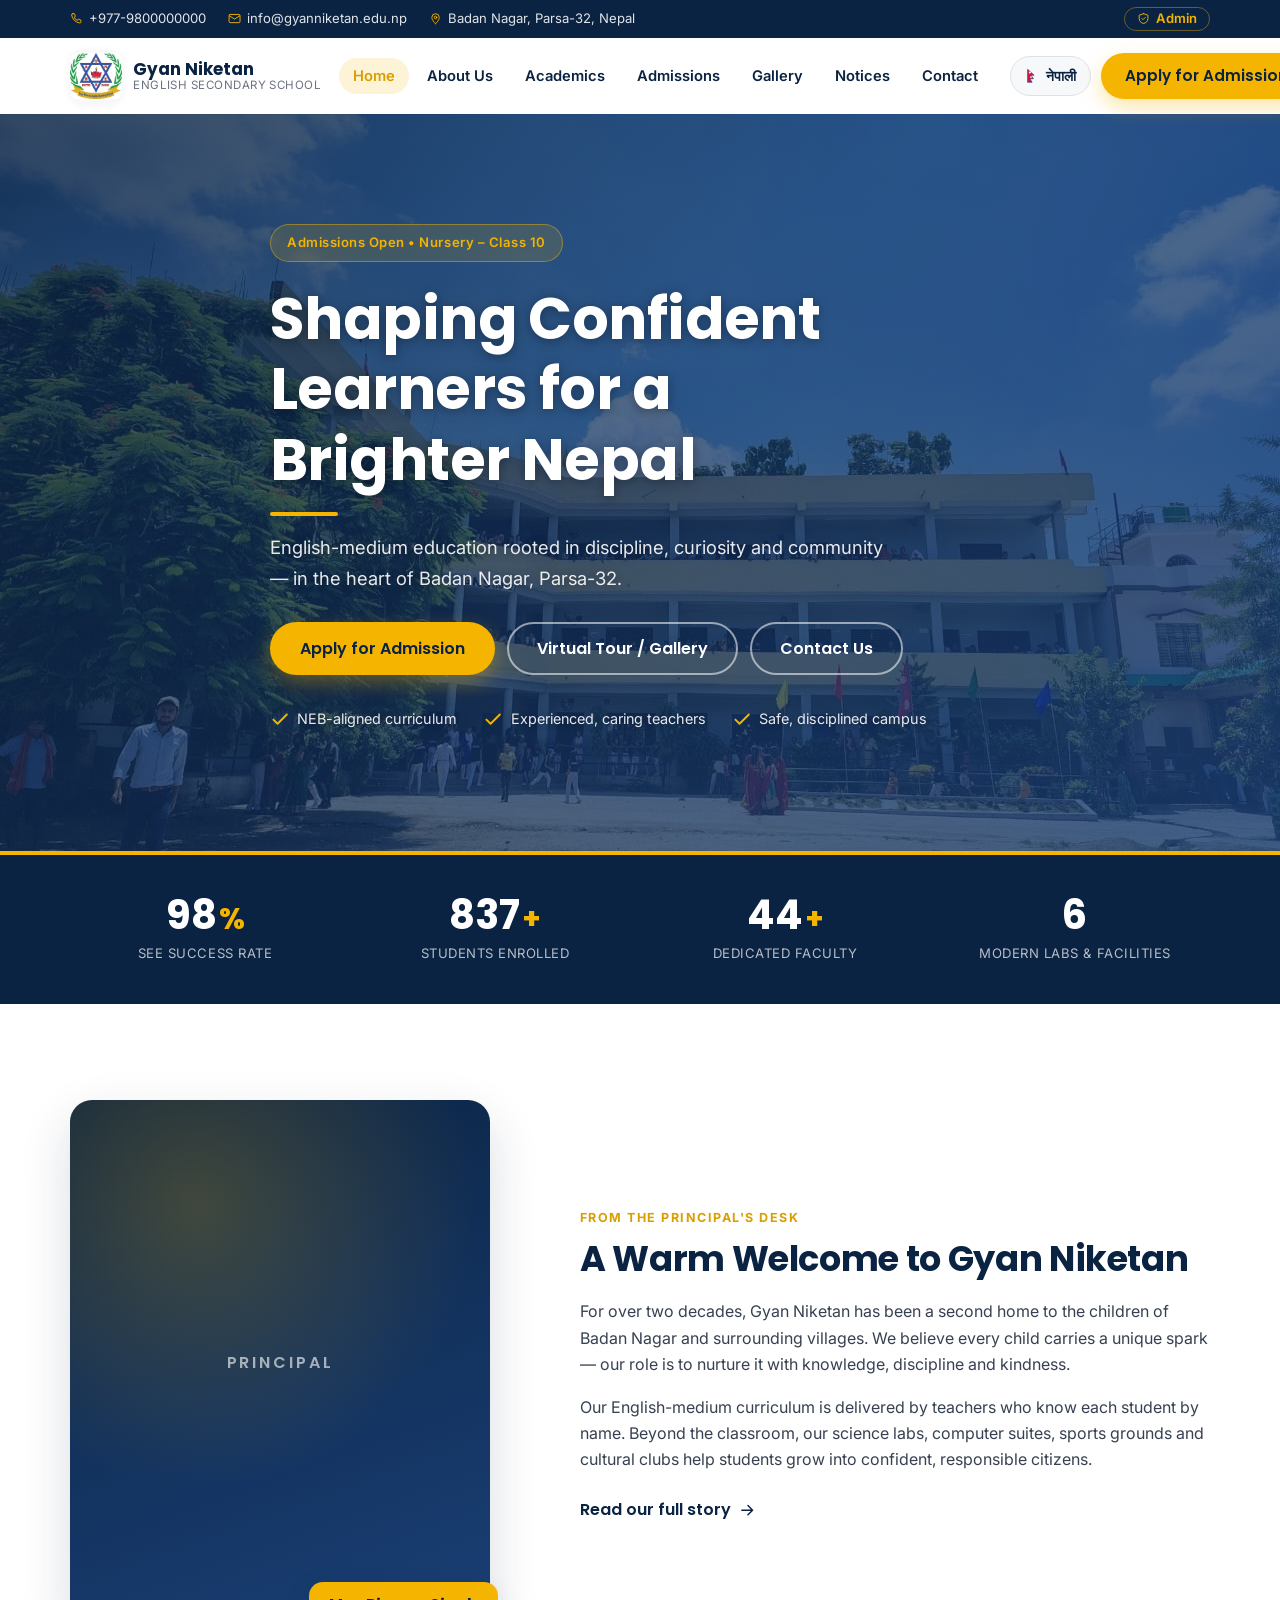
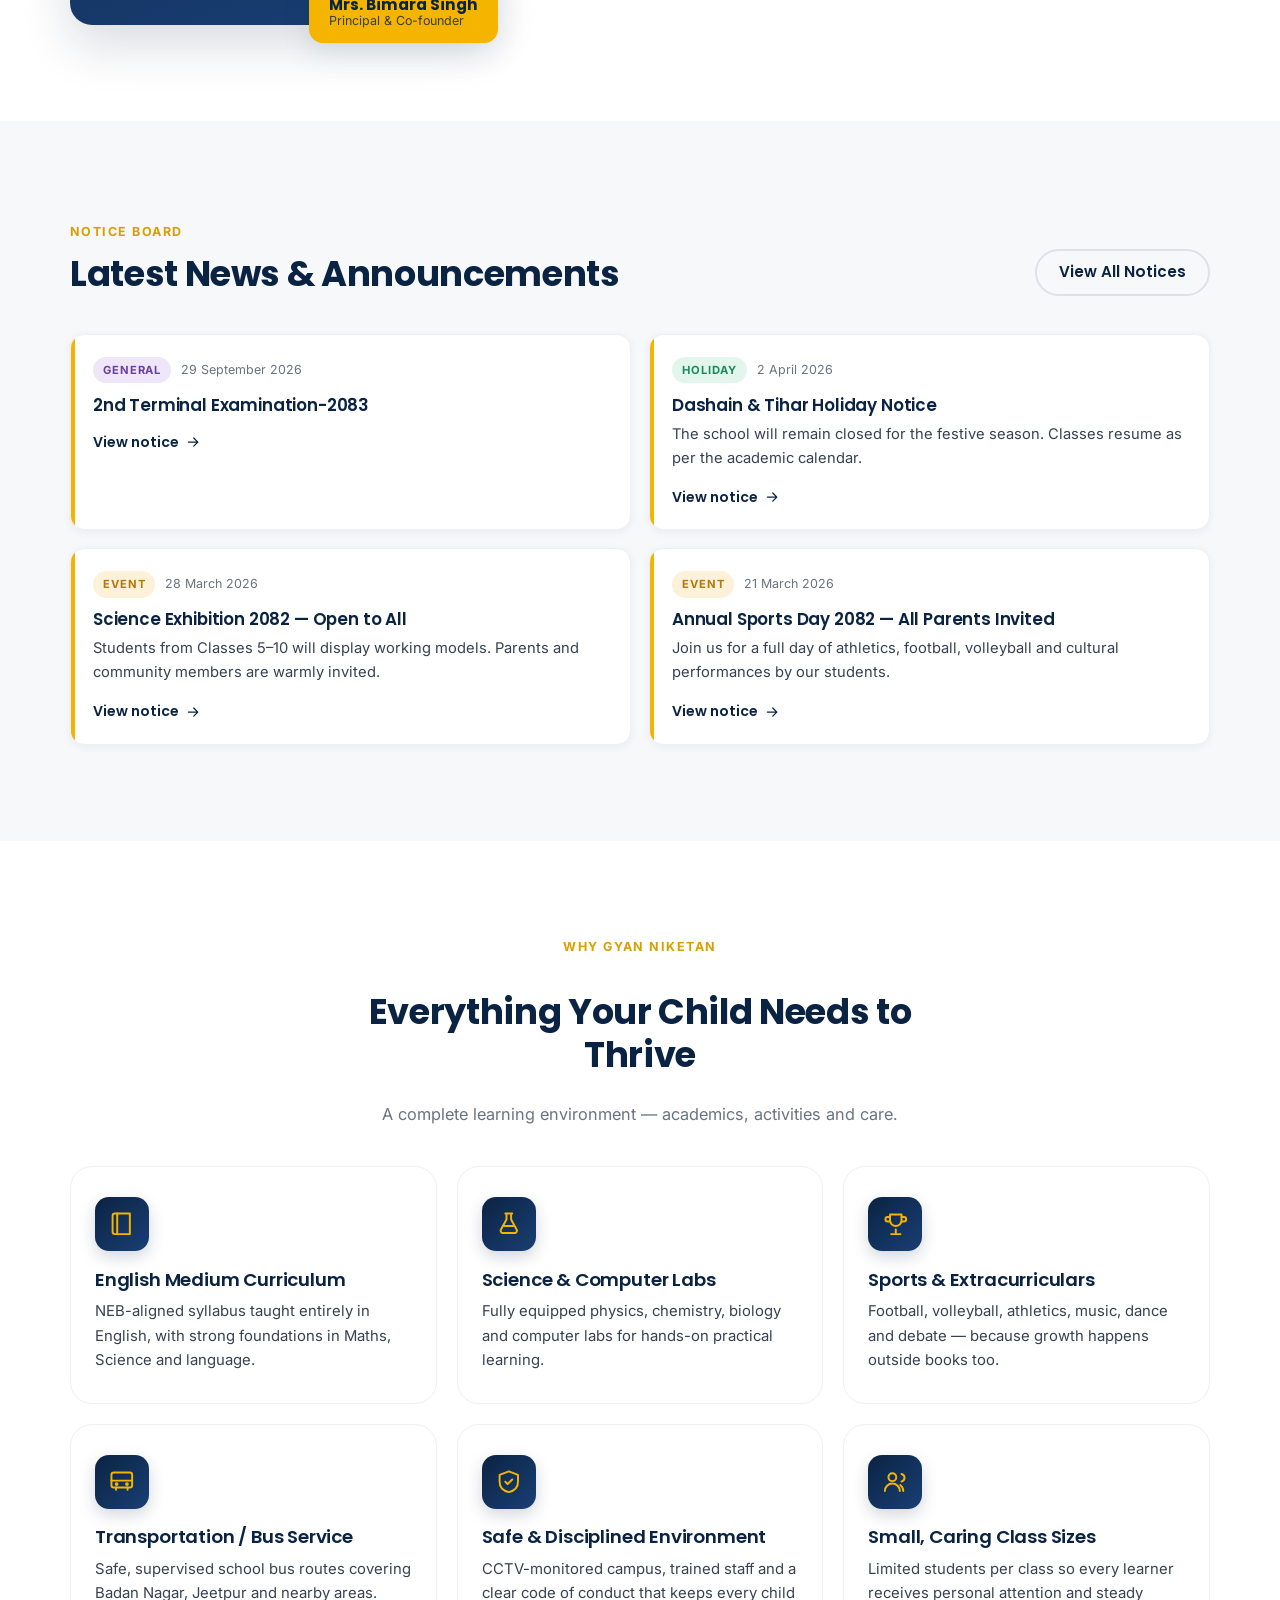
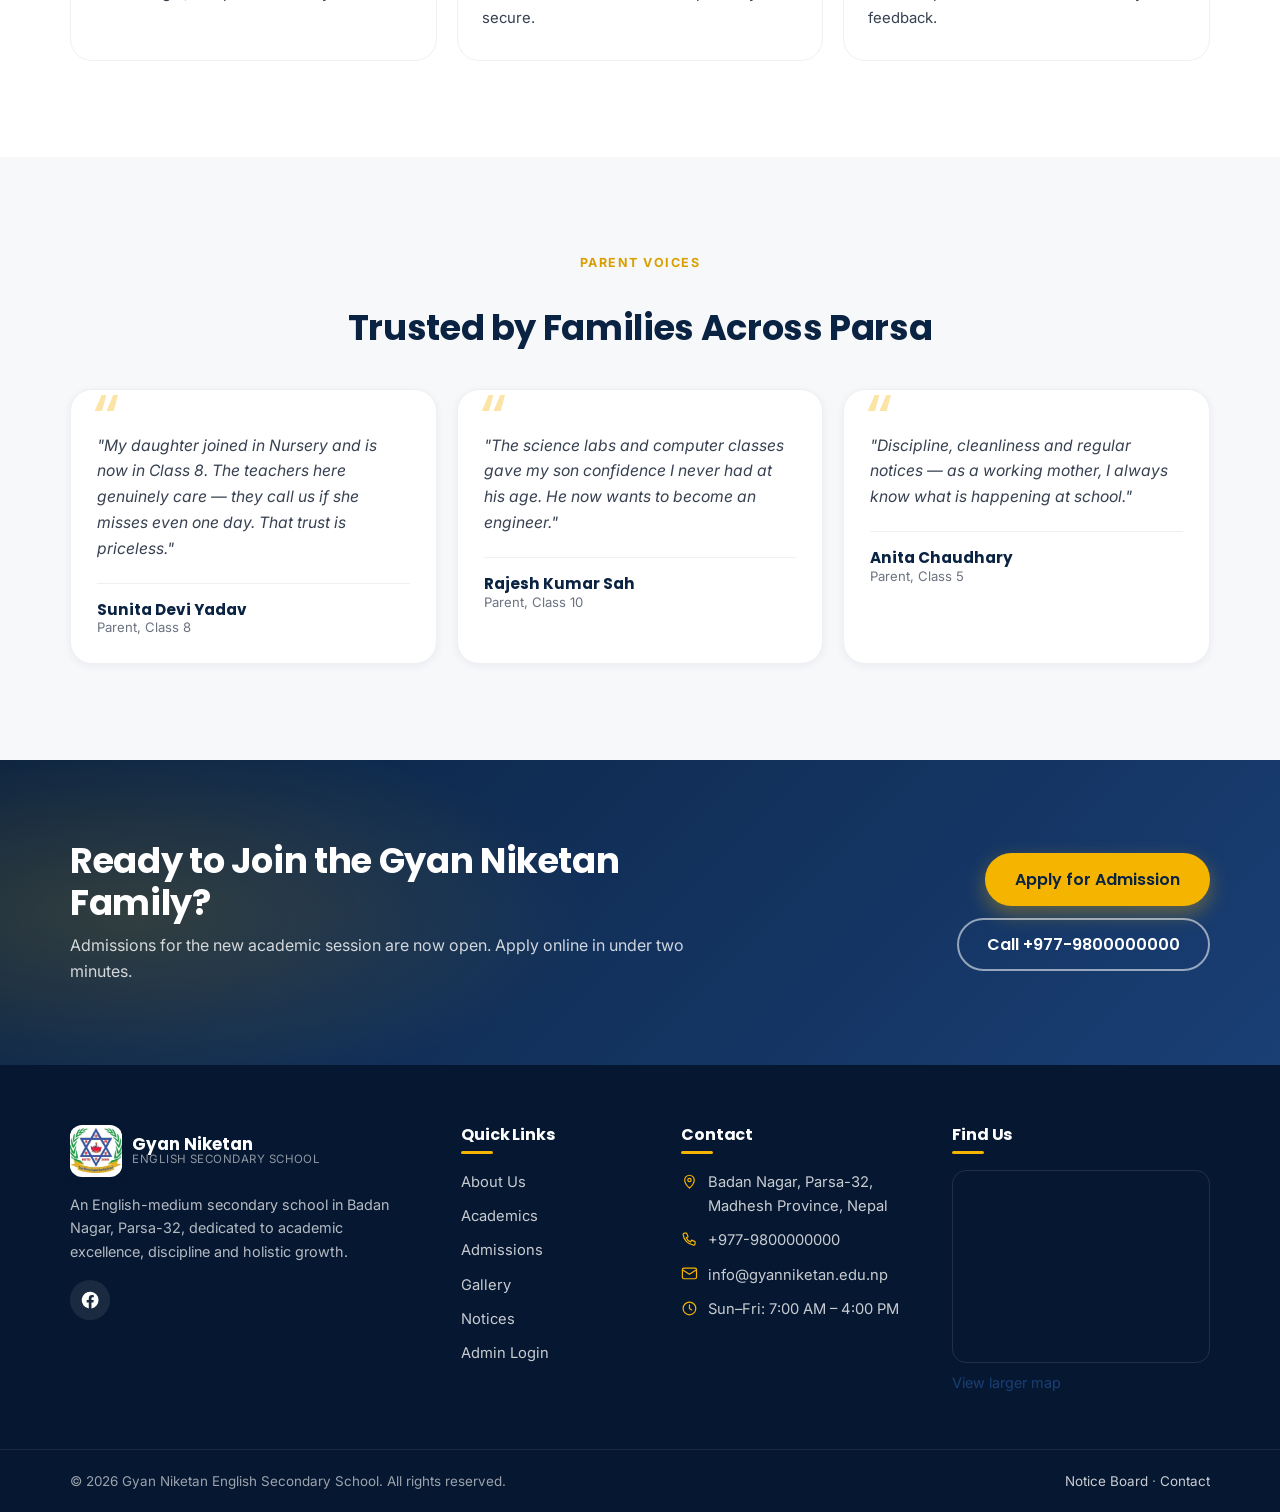
==== commit d99e19b9: "Update canonical links and principal information" ====
--- a/index.html
+++ b/index.html
@@ -7,13 +7,13 @@
 <meta name="description" content="Gyan Niketan English Secondary School, Badan Nagar, Parsa-32, Nepal. Quality English-medium education from Nursery to Secondary.">
 <meta name="keywords" content="English Boarding School in Parsa, school in Jeetpur, Gyan Niketan, Badan Nagar school, English medium school Nepal">
 <meta name="theme-color" content="#0A2342">
-<link rel="canonical" href="https://saleshcdry.github.io/Gyan-Niketan-Website/">
+<link rel="canonical" href="https://saileshcdry.github.io/Gyan-Niketan-Website/">
 
 <meta property="og:type" content="website">
 <meta property="og:title" content="Gyan Niketan English Secondary School">
 <meta property="og:description" content="Quality English-medium education in Badan Nagar, Parsa-32, Nepal.">
-<meta property="og:url" content="https://saleshcdry.github.io/Gyan-Niketan-Website/">
-<meta property="og:image" content="https://saleshcdry.github.io/Gyan-Niketan-Website/Homepage.jpg">
+<meta property="og:url" content="https://saileshcdry.github.io/Gyan-Niketan-Website/">
+<meta property="og:image" content="https://saileshcdry.github.io/Gyan-Niketan-Website/Homepage.jpg">
 <meta name="twitter:card" content="summary_large_image">
 
 <link rel="icon" href="assets/favicon.svg" type="image/svg+xml">
@@ -27,9 +27,9 @@
   "@context": "https://schema.org",
   "@type": "School",
   "name": "Gyan Niketan English Secondary School",
-  "url": "https://saleshcdry.github.io/Gyan-Niketan-Website/",
-  "logo": "https://saleshcdry.github.io/Gyan-Niketan-Website/GNlogo.jpg",
-  "image": "https://saleshcdry.github.io/Gyan-Niketan-Website/Homepage.jpg",
+  "url": "https://saileshcdry.github.io/Gyan-Niketan-Website/",
+  "logo": "https://saileshcdry.github.io/Gyan-Niketan-Website/GNlogo.jpg",
+  "image": "https://saileshcdry.github.io/Gyan-Niketan-Website/Homepage.jpg",
   "address": {
     "@type": "PostalAddress",
     "streetAddress": "Badan Nagar",
@@ -109,8 +109,8 @@
           <span class="photo-fallback">Principal</span>
         </div>
         <div class="welcome-card">
-          <strong data-i18n="principal.name">Mr. Ram Prasad Yadav</strong>
-          <span data-i18n="principal.role">Principal &amp; Founder</span>
+          <strong>Mrs. Bimara Singh</strong>
+          <span>Principal &amp; Co-founder</span>
         </div>
       </div>
       <div class="welcome-body reveal">
@@ -246,4 +246,4 @@
 <script src="js/main.js"></script>
 
 </body>
-</html>+</html>
--- a/css/style.css
+++ b/css/style.css
@@ -1,10 +1,6 @@
 /* =========================================================
    Gyan Niketan English Secondary School
    Complete Main Stylesheet — style.css
-   Covers: globals, header, footer, home + hero photo,
-           all inner pages, notice letterhead, gallery lightbox.
-   Palette: Navy #0A2342 / Gold #F4B400 / White / Off-white
-   Fonts:   Poppins (headings) · Inter (body)
    ========================================================= */
 
 /* =========================================================
@@ -184,7 +180,7 @@
 .link-arrow:hover .ic { transform: translateX(4px); }
 
 /* =========================================================
-   4. HEADER — LOCKED LAYOUT
+   4. HEADER
    ========================================================= */
 .site-header {
   position: sticky; top: 0; z-index: 80;
@@ -264,7 +260,6 @@
   letter-spacing: .04em; text-transform: uppercase;
 }
 
-/* Nav — locked: never wraps; active state never changes width */
 .nav { margin-left: auto; }
 .nav-list {
   list-style: none;
@@ -354,7 +349,7 @@
 }
 
 /* =========================================================
-   5. HERO (home) — with school photo support
+   5. HERO
    ========================================================= */
 .hero {
   position: relative;
@@ -364,8 +359,6 @@
   isolation: isolate;
   min-height: 480px;
 }
-
-/* Default gradient background (used only if no photo) */
 .hero-media {
   position: absolute;
   inset: 0;
@@ -375,8 +368,6 @@
     radial-gradient(ellipse 55% 60% at 90% 100%, rgba(26,63,117,.75), transparent 60%),
     linear-gradient(135deg, #0A2342 0%, #10305c 50%, #1a3f75 100%);
 }
-
-/* Subtle grid pattern used ONLY on the plain gradient hero */
 .hero:not(.hero-with-photo) .hero-media::after {
   content: "";
   position: absolute; inset: 0;
@@ -387,14 +378,11 @@
   background-size: 44px 44px;
   mask-image: radial-gradient(ellipse at 70% 40%, #000 30%, transparent 75%);
 }
-
-/* ---- Hero WITH photo ---- */
 .hero-with-photo .hero-media {
   background: none !important;
   background-image: none !important;
 }
 .hero-with-photo .hero-media::after { display: none; }
-
 .hero-photo {
   position: absolute;
   inset: 0;
@@ -405,7 +393,6 @@
   display: block;
   z-index: 0;
 }
-
 .hero-photo-overlay {
   position: absolute;
   inset: 0;
@@ -418,9 +405,7 @@
   );
   pointer-events: none;
 }
-
 .hero-inner { position: relative; max-width: 780px; z-index: 2; }
-
 .hero-badge {
   display: inline-flex; align-items: center; gap: .5em;
   background: rgba(244,180,0,.15);
@@ -472,7 +457,6 @@
 .hero-points li { display: inline-flex; align-items: center; gap: .5em; }
 .hero-points .ic { color: var(--gold); font-size: 1.1rem; }
 
-/* Mobile: stronger overlay + shift focus upward so building stays visible */
 @media (max-width: 720px) {
   .hero-photo { object-position: center 30%; }
 }
@@ -547,7 +531,7 @@
 .section-sub { color: var(--gray-500); margin: 0; font-size: 1.02rem; }
 
 /* =========================================================
-   8. PAGE HERO (inner pages)
+   8. PAGE HERO
    ========================================================= */
 .page-hero {
   background:
@@ -978,7 +962,6 @@
   text-transform: uppercase;
 }
 
-/* Team group photo (About page — faculty section) */
 .team-photo {
   margin: 0 auto 2.6rem;
   max-width: 880px;
@@ -1045,7 +1028,7 @@
 .vm-card p { margin: 0; color: var(--gray-700); }
 
 /* =========================================================
-   16. TABLES (admissions criteria)
+   16. TABLES
    ========================================================= */
 .info-table {
   width: 100%;
@@ -1080,7 +1063,7 @@
 }
 
 /* =========================================================
-   17. FORMS (admissions + contact)
+   17. FORMS
    ========================================================= */
 .form-card {
   background: var(--white);
@@ -1277,7 +1260,7 @@
 .contact-card a:hover { color: var(--gold-600); }
 
 /* =========================================================
-   20. SECTION CTA / DOWNLOADS
+   20. SECTION CTA
    ========================================================= */
 .section-cta {
   background: var(--off-white);
@@ -1439,9 +1422,6 @@
   max-width: 100%;
 }
 
-/* Single centered logo watermark.
-   A real <img> (not a CSS background) so it prints even if the
-   browser's "Background graphics" option is unchecked. */
 .letterhead-watermark {
   position: absolute;
   top: 50%;
@@ -1458,7 +1438,6 @@
   -webkit-print-color-adjust: exact;
 }
 
-/* Keep letterhead content above the watermark */
 .letterhead > :not(.letterhead-watermark) {
   position: relative;
   z-index: 1;
@@ -1591,11 +1570,16 @@
   border-left: 3px solid #F4B400;
   padding-left: 10px;
 }
+
+/* =========================================================
+   SIGNATURE — pinned to BOTTOM-RIGHT
+   ========================================================= */
 .letterhead-sign {
-  display: grid;
-  grid-template-columns: 1fr auto;
-  gap: 20px;
-  margin-top: 2.4rem;
+  display: flex;
+  justify-content: flex-end;
+  align-items: flex-end;
+  margin-top: 4rem;          /* pushes the signature down toward the footnote */
+  padding-right: 10px;       /* small inset from right edge */
   font-family: 'Inter', sans-serif;
   font-size: .88rem;
 }
@@ -1723,8 +1707,8 @@
   .letterhead-head { grid-template-columns: 64px 1fr 64px; gap: 10px; }
   .letterhead-logo { width: 60px; height: 60px; }
   .letterhead-school h1 { font-size: 1.05rem; }
-  .letterhead-sign { grid-template-columns: 1fr; gap: 30px; }
-  .letterhead-sign .sign-block:first-child { display: none; }
+  /* Keep signature on the right even on mobile, just nudge inset */
+  .letterhead-sign { margin-top: 3rem; padding-right: 0; }
 }
 
 /* =========================================================
@@ -1867,7 +1851,7 @@
 }
 
 /* =========================================================
-   27. RESPONSIVE — TABLET (≥ 640px)
+   27. RESPONSIVE — TABLET
    ========================================================= */
 @media (min-width: 640px) {
   .stats-grid   { grid-template-columns: repeat(4, 1fr); gap: 20px; }
@@ -1883,7 +1867,7 @@
 }
 
 /* =========================================================
-   28. RESPONSIVE — DESKTOP (≥ 980px)
+   28. RESPONSIVE — DESKTOP
    ========================================================= */
 @media (min-width: 980px) {
   .welcome-grid { grid-template-columns: 5fr 7fr; gap: 60px; }
@@ -1897,7 +1881,7 @@
 }
 
 /* =========================================================
-   29. MOBILE NAVIGATION (≤ 979px)
+   29. MOBILE NAVIGATION
    ========================================================= */
 @media (max-width: 979px) {
   .topbar-hide { display: none !important; }
@@ -1959,7 +1943,7 @@
 }
 
 /* =========================================================
-   30. SMALL PHONES (≤ 420px)
+   30. SMALL PHONES
    ========================================================= */
 @media (max-width: 420px) {
   .brand-text small { font-size: .66rem; }
@@ -1974,8 +1958,6 @@
    31. PRINT
    ========================================================= */
 @media print {
-  /* Default A4 portrait. JS overrides this with a runtime <style>
-     when the user toggles to landscape in the notice modal. */
   @page { size: A4 portrait; margin: 15mm 12mm; }
 
   html, body {
@@ -1984,7 +1966,6 @@
     padding: 0 !important;
   }
 
-  /* Only applies when a notice modal is open (class added by main.js) */
   html.gn-printing-notice body > *:not(#gn-notice-modal) {
     display: none !important;
   }
@@ -2020,4 +2001,4 @@
   }
 
   a { color: #000; text-decoration: underline; }
-}+}
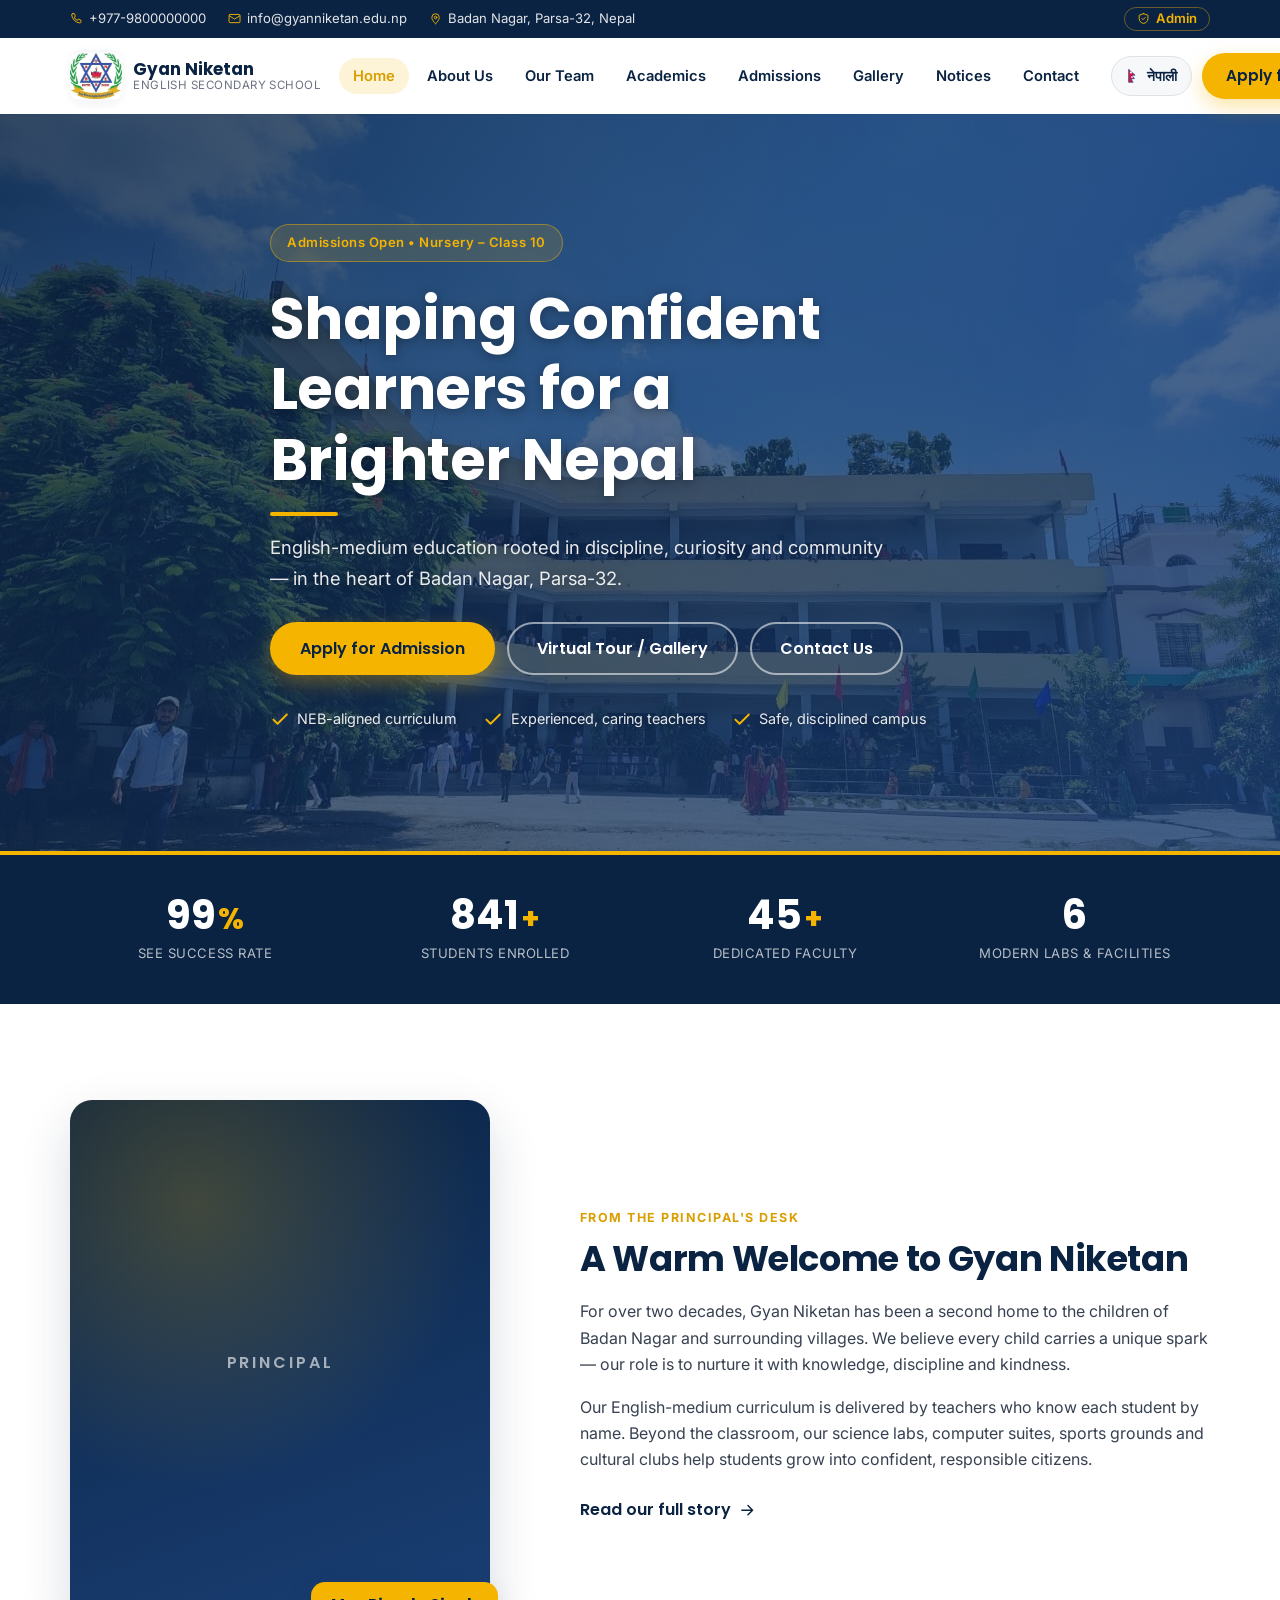
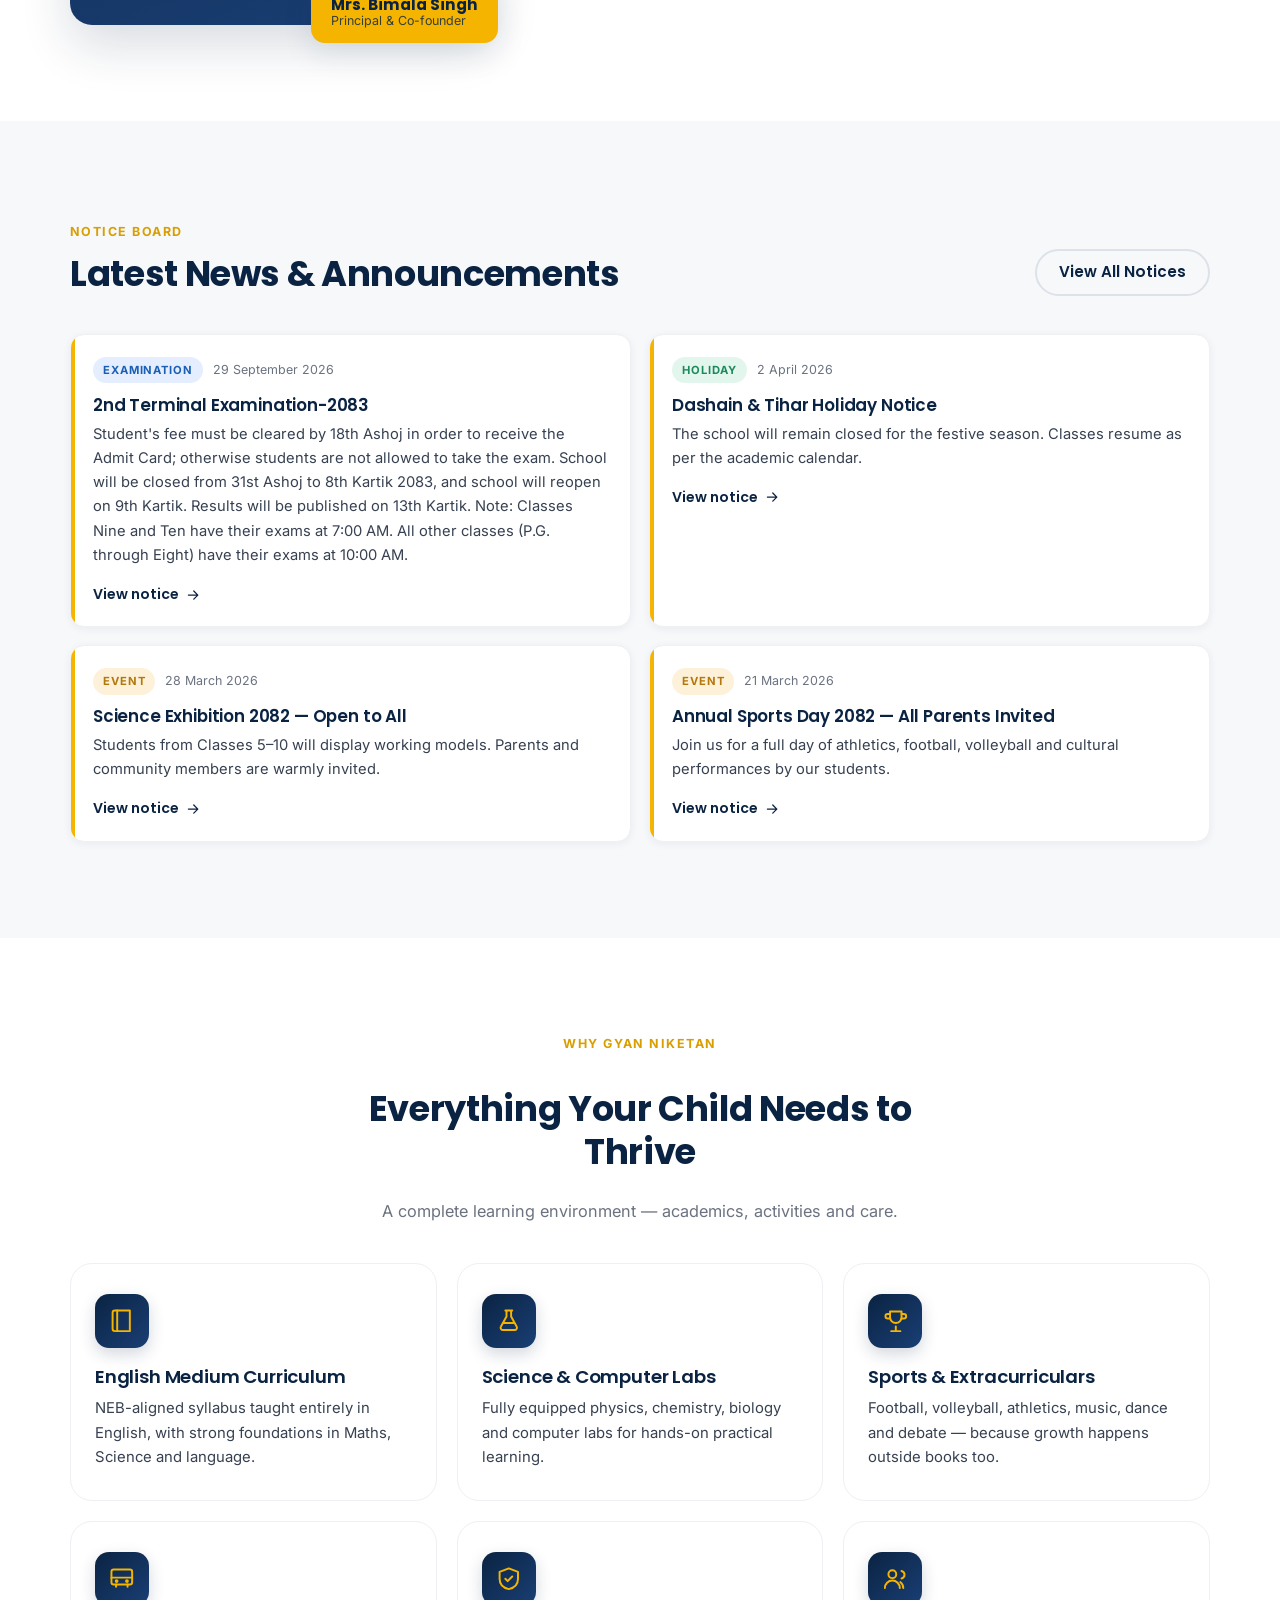
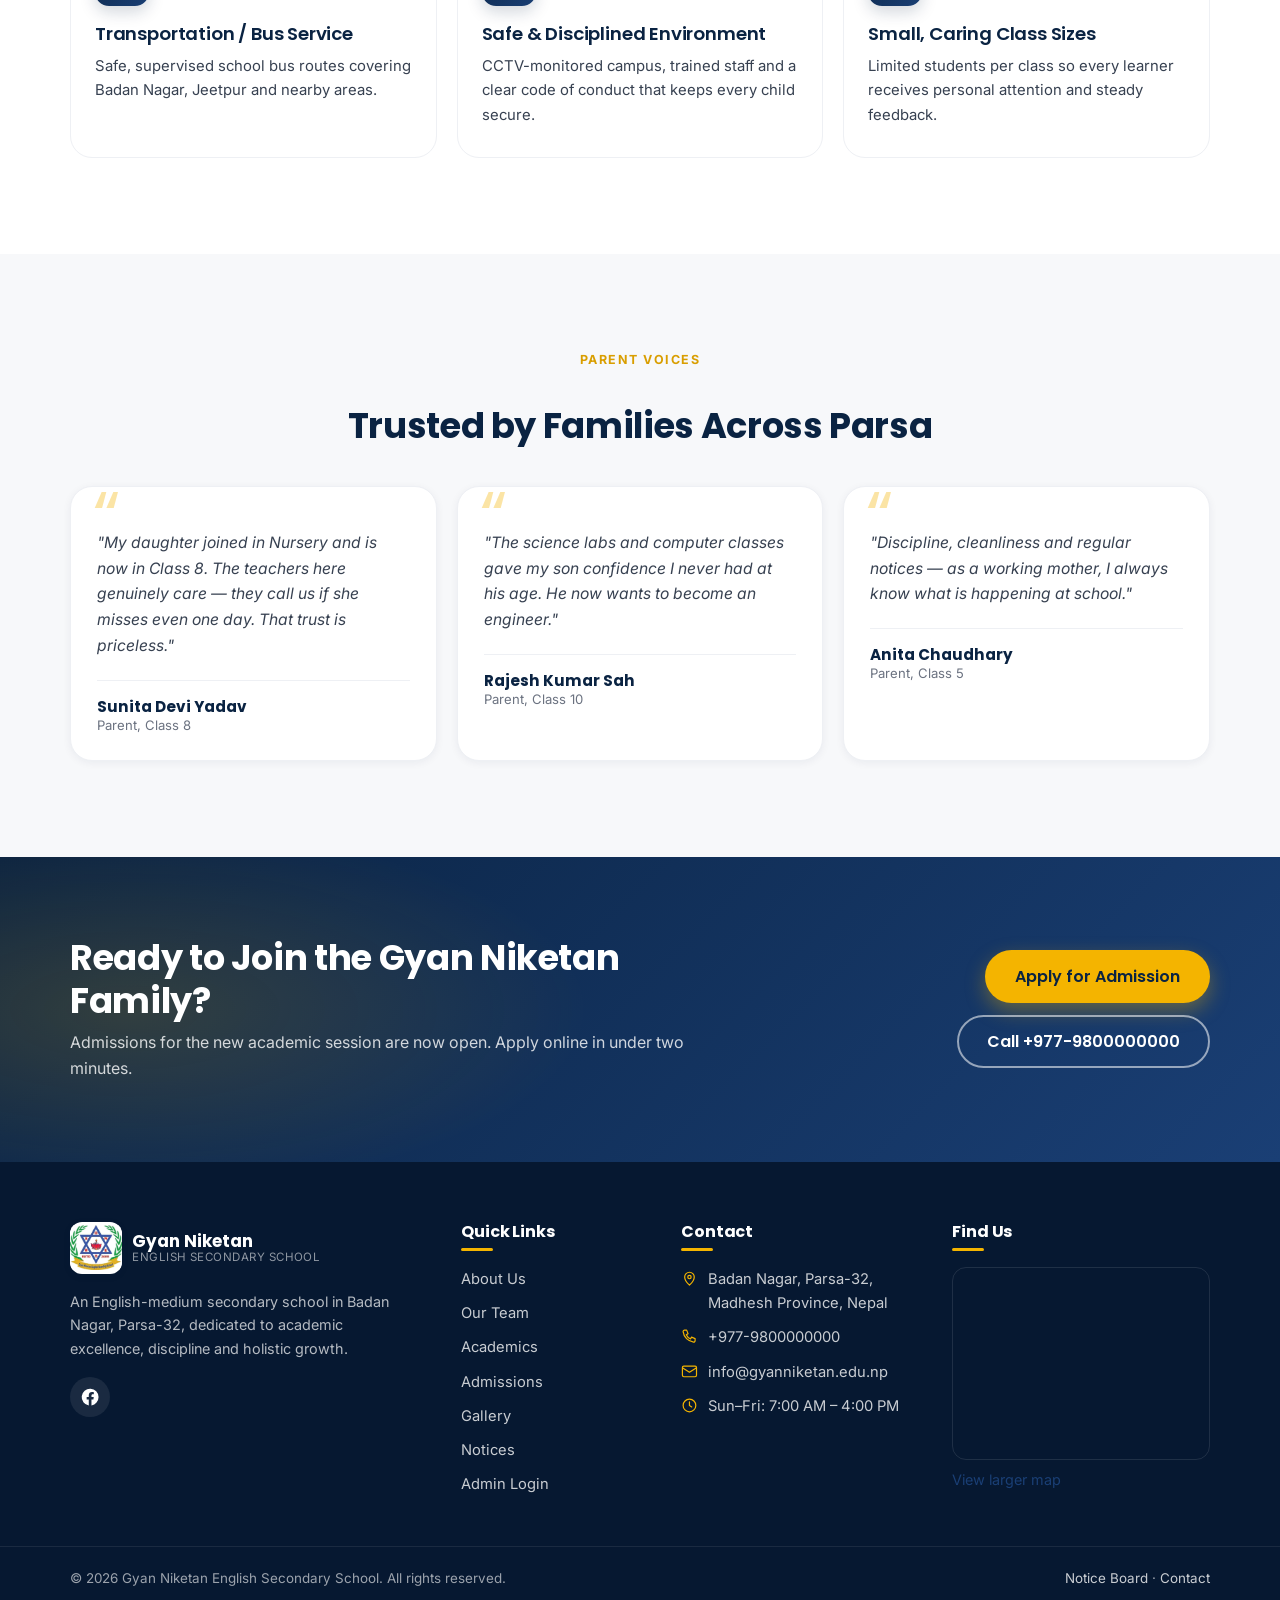
==== commit 6688ec73: "Add files via upload" ====
--- a/index.html
+++ b/index.html
@@ -109,8 +109,8 @@
           <span class="photo-fallback">Principal</span>
         </div>
         <div class="welcome-card">
-          <strong>Mrs. Bimara Singh</strong>
-          <span>Principal &amp; Co-founder</span>
+          <strong data-i18n="principal.name">Mrs. Bimala Singh</strong>
+          <span data-i18n="principal.role">Principal &amp; Co-founder</span>
         </div>
       </div>
       <div class="welcome-body reveal">
@@ -246,4 +246,4 @@
 <script src="js/main.js"></script>
 
 </body>
-</html>
+</html>
--- a/css/style.css
+++ b/css/style.css
@@ -562,6 +562,26 @@
   max-width: 620px;
 }
 
+/* ---------- Compact page hero (shorter vertical footprint) ---------- */
+.page-hero.is-compact {
+  padding: clamp(28px, 3.4vw, 44px) 0 clamp(30px, 3.6vw, 48px);
+}
+.page-hero.is-compact .breadcrumbs {
+  margin-bottom: .55rem;
+}
+.page-hero.is-compact .eyebrow {
+  margin-bottom: .35rem;
+}
+.page-hero.is-compact h1 {
+  font-size: clamp(1.55rem, 3.4vw, 2.15rem);
+  line-height: 1.15;
+  margin-bottom: .5rem;
+}
+.page-hero.is-compact p {
+  font-size: .98rem;
+  max-width: 620px;
+}
+
 .breadcrumbs {
   display: flex;
   gap: 6px;
@@ -669,6 +689,31 @@
 .welcome-body p { color: var(--gray-700); }
 .welcome-body .link-arrow { margin-top: .5rem; }
 
+/* ---------- VP credentials list ---------- */
+.vp-credentials {
+  list-style: none;
+  padding: 0;
+  margin: 0 0 1.4rem;
+  display: flex;
+  flex-direction: column;
+  gap: 10px;
+}
+.vp-credentials li {
+  display: flex;
+  align-items: flex-start;
+  gap: .6em;
+  font-size: .92rem;
+  color: var(--gray-700);
+  font-weight: 500;
+  line-height: 1.45;
+}
+.vp-credentials .ic {
+  color: var(--gold-600);
+  font-size: 1rem;
+  margin-top: .18em;
+  flex-shrink: 0;
+}
+
 /* =========================================================
    11. NOTICE BOARD
    ========================================================= */
@@ -960,6 +1005,32 @@
   font-weight: 600;
   letter-spacing: .04em;
   text-transform: uppercase;
+}
+
+/* ---------- Faculty card qualification / experience ---------- */
+.faculty-info {
+  list-style: none;
+  padding: 0;
+  margin: .9rem 0 0;
+  padding-top: .9rem;
+  border-top: 1px solid var(--gray-100);
+  display: flex;
+  flex-direction: column;
+  gap: 7px;
+}
+.faculty-info li {
+  display: flex;
+  align-items: flex-start;
+  gap: .5em;
+  font-size: .8rem;
+  color: var(--gray-500);
+  line-height: 1.4;
+}
+.faculty-info .ic {
+  color: var(--gold-600);
+  font-size: .95rem;
+  margin-top: .12em;
+  flex-shrink: 0;
 }
 
 .team-photo {
@@ -1527,7 +1598,12 @@
   line-height: 1.75;
   color: #222;
 }
-.letterhead-body p { margin: 0 0 1em; }
+
+/* Preserve \n and \n\n line breaks inside the message body */
+.letterhead-body p {
+  margin: 0 0 1em;
+  white-space: pre-line;
+}
 .letterhead-body strong { color: #0A2342; }
 
 .letterhead-schedule-wrap {
@@ -1562,6 +1638,42 @@
   color: #0A2342;
   white-space: nowrap;
 }
+
+/* ---------- Matrix schedule (dates down, classes across) ---------- */
+.letterhead-schedule-matrix {
+  font-size: .74rem;
+  table-layout: auto;
+}
+.letterhead-schedule-matrix thead th,
+.letterhead-schedule-matrix tbody td {
+  padding: 6px 8px;
+  text-align: center;
+  white-space: nowrap;
+  border-right: 1px solid #e5e7eb;
+}
+.letterhead-schedule-matrix thead th:last-child,
+.letterhead-schedule-matrix tbody td:last-child { border-right: 0; }
+
+.letterhead-schedule-matrix thead th {
+  font-size: .68rem;
+  letter-spacing: .03em;
+  padding: 8px 8px;
+}
+
+.letterhead-schedule-matrix th.col-date,
+.letterhead-schedule-matrix td.col-date {
+  text-align: left;
+  background: #eef0f4;
+  color: #0A2342;
+  font-weight: 700;
+  white-space: nowrap;
+  border-right: 2px solid #d1d5db;
+}
+
+.letterhead-schedule-matrix tbody tr:hover td {
+  background: #fff8e1;
+}
+
 .letterhead-note {
   font-size: .82rem;
   color: #555;
@@ -1569,6 +1681,7 @@
   margin-top: 1rem;
   border-left: 3px solid #F4B400;
   padding-left: 10px;
+  white-space: pre-line;
 }
 
 /* =========================================================
@@ -1578,8 +1691,8 @@
   display: flex;
   justify-content: flex-end;
   align-items: flex-end;
-  margin-top: 4rem;          /* pushes the signature down toward the footnote */
-  padding-right: 10px;       /* small inset from right edge */
+  margin-top: 4rem;
+  padding-right: 10px;
   font-family: 'Inter', sans-serif;
   font-size: .88rem;
 }
@@ -1707,7 +1820,6 @@
   .letterhead-head { grid-template-columns: 64px 1fr 64px; gap: 10px; }
   .letterhead-logo { width: 60px; height: 60px; }
   .letterhead-school h1 { font-size: 1.05rem; }
-  /* Keep signature on the right even on mobile, just nudge inset */
   .letterhead-sign { margin-top: 3rem; padding-right: 0; }
 }
 
@@ -2000,5 +2112,14 @@
     padding: 0 !important;
   }
 
+  /* Matrix schedule — tighter font so 14 columns fit on one landscape page */
+  html.gn-printing-notice .letterhead-schedule-matrix {
+    font-size: .62rem;
+  }
+  html.gn-printing-notice .letterhead-schedule-matrix thead th,
+  html.gn-printing-notice .letterhead-schedule-matrix tbody td {
+    padding: 4px 5px;
+  }
+
   a { color: #000; text-decoration: underline; }
-}
+}
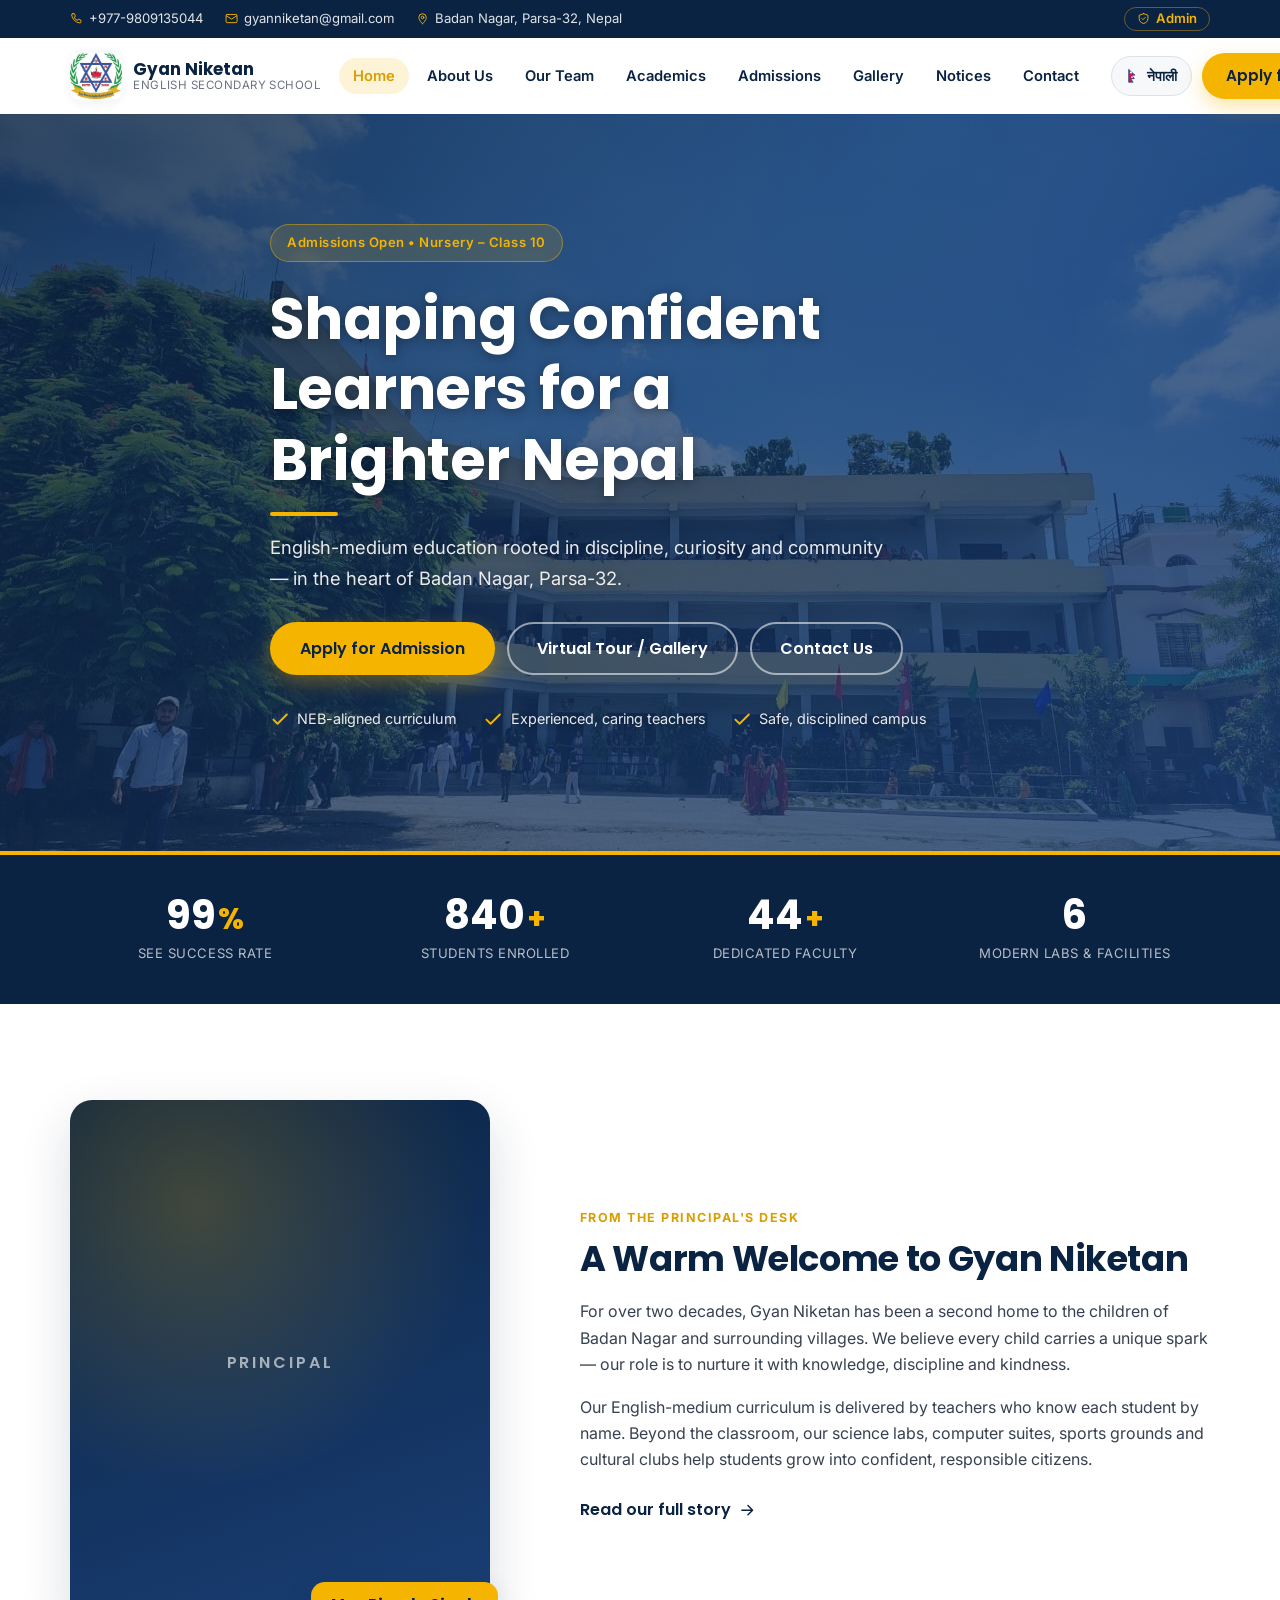
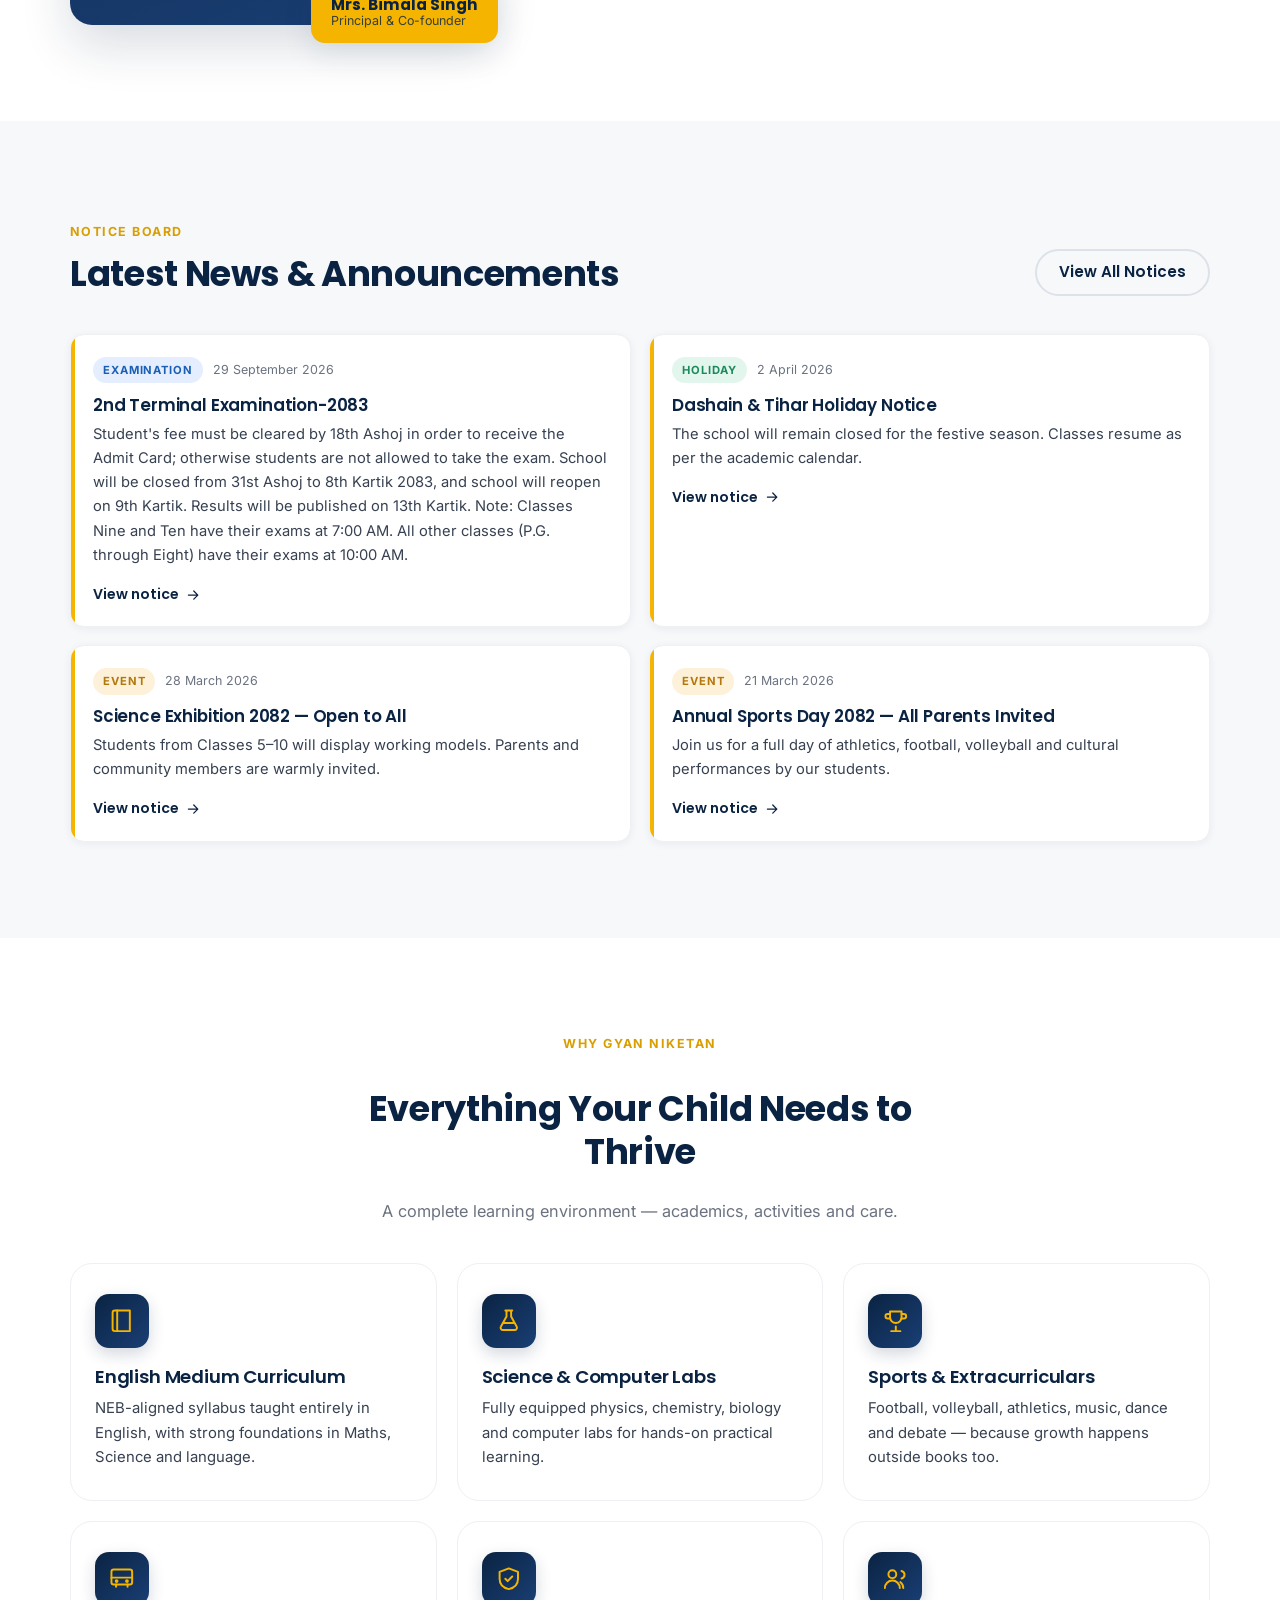
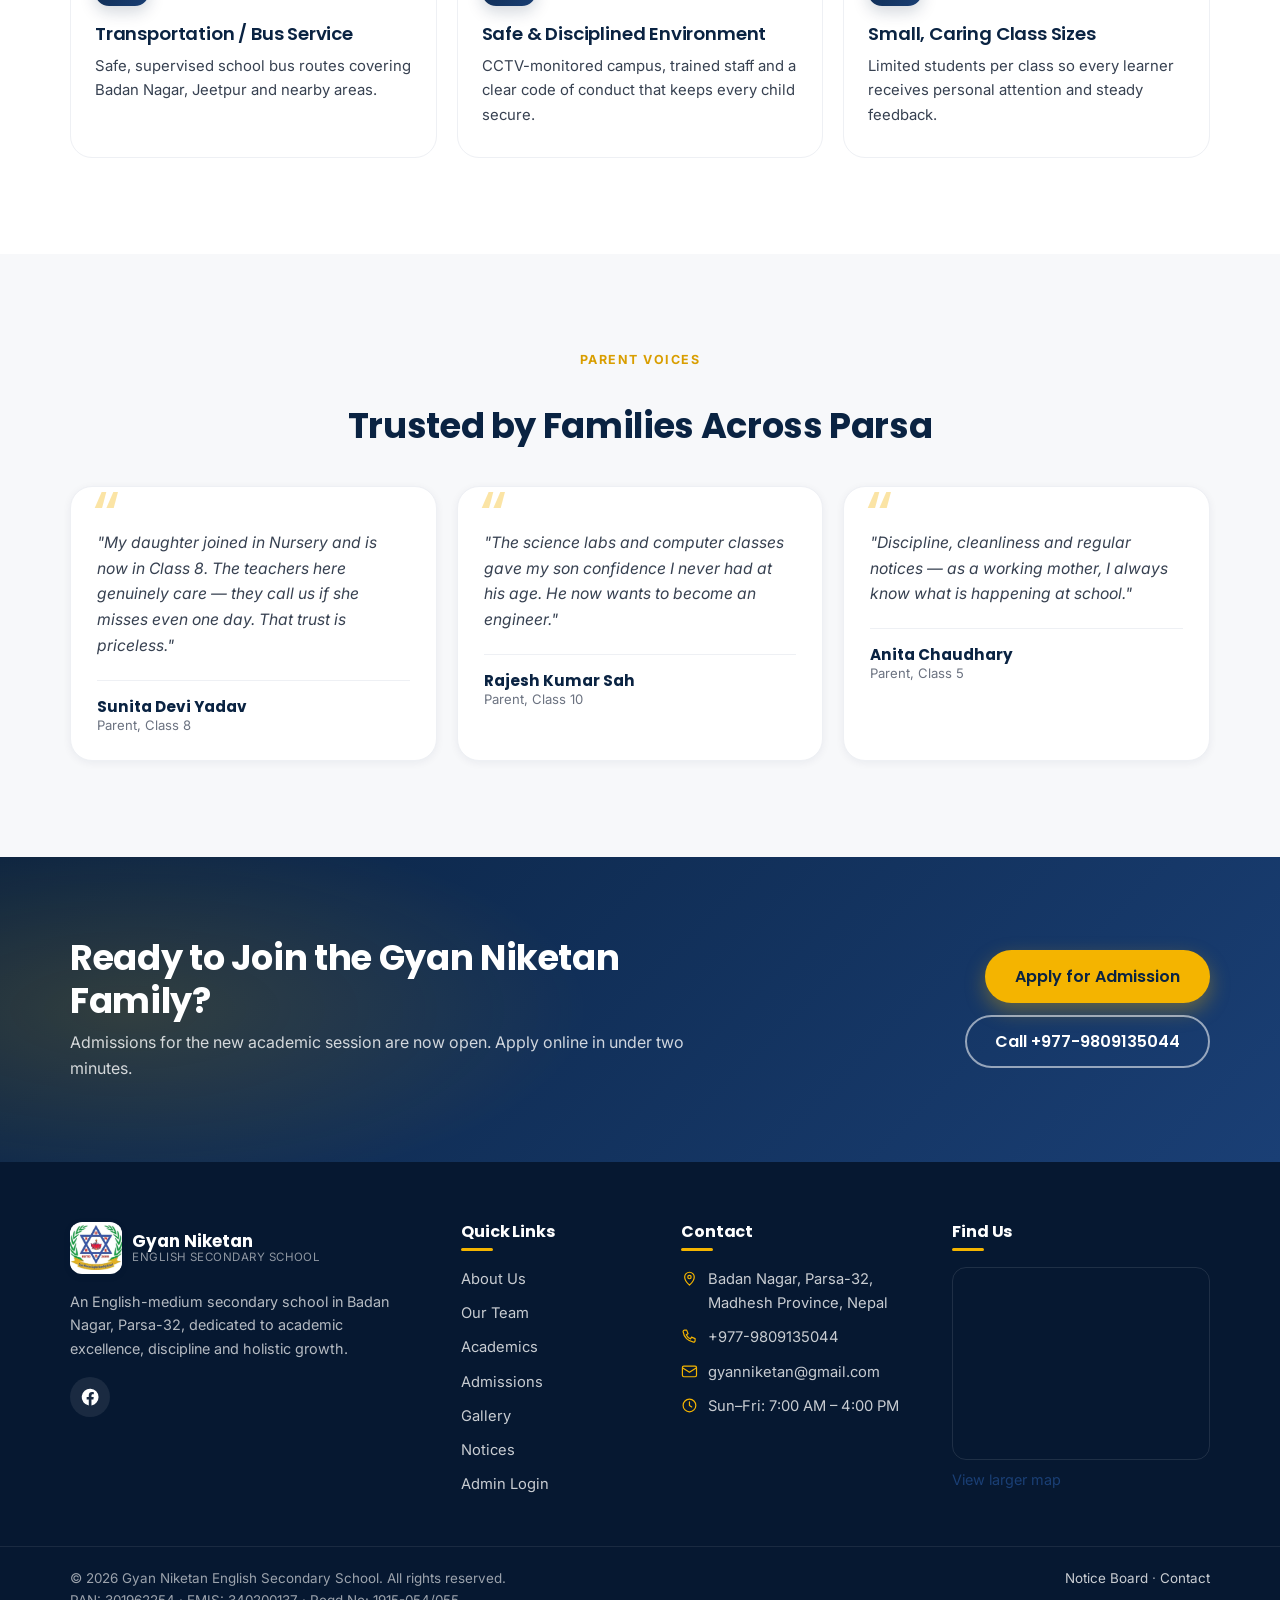
==== commit b6a7fa2e: "Add files via upload" ====
--- a/index.html
+++ b/index.html
@@ -37,7 +37,8 @@
     "addressRegion": "Madhesh Province",
     "addressCountry": "NP"
   },
-  "telephone": "+977-9800000000"
+  "telephone": "+977-9809135044",
+  "email": "gyanniketan@gmail.com"
 }
 </script>
 </head>
@@ -109,8 +110,8 @@
           <span class="photo-fallback">Principal</span>
         </div>
         <div class="welcome-card">
-          <strong data-i18n="principal.name">Mrs. Bimala Singh</strong>
-          <span data-i18n="principal.role">Principal &amp; Co-founder</span>
+          <strong>Mrs. Bimala Singh</strong>
+          <span>Principal &amp; Co-founder</span>
         </div>
       </div>
       <div class="welcome-body reveal">
@@ -227,7 +228,7 @@
       </div>
       <div class="cta-band-actions">
         <a href="admissions.html" class="btn btn-gold btn-lg" data-i18n="cta.apply">Apply for Admission</a>
-        <a href="tel:+9779800000000" class="btn btn-ghost btn-lg" data-i18n="band.call">Call +977-9800000000</a>
+        <a href="tel:+9779809135044" class="btn btn-ghost btn-lg">Call +977-9809135044</a>
       </div>
     </div>
   </section>
--- a/css/style.css
+++ b/css/style.css
@@ -562,7 +562,7 @@
   max-width: 620px;
 }
 
-/* ---------- Compact page hero (shorter vertical footprint) ---------- */
+/* ---------- Compact page hero ---------- */
 .page-hero.is-compact {
   padding: clamp(28px, 3.4vw, 44px) 0 clamp(30px, 3.6vw, 48px);
 }
@@ -957,7 +957,7 @@
 /* =========================================================
    15. INNER-PAGE CARDS
    ========================================================= */
-.value-card, .faculty-card, .club-card, .step-card {
+.value-card, .club-card, .step-card {
   background: var(--white);
   border: 1px solid var(--gray-100);
   border-radius: var(--radius-lg);
@@ -965,7 +965,6 @@
   transition: transform .2s ease, box-shadow .2s ease, border-color .2s ease;
 }
 .value-card:hover,
-.faculty-card:hover,
 .club-card:hover,
 .step-card:hover {
   transform: translateY(-3px);
@@ -977,126 +976,145 @@
   font-size: 1.6rem;
   margin-bottom: .8rem;
 }
-.value-card h3, .faculty-card h3, .club-card h3 {
+.value-card h3, .club-card h3 {
   font-size: 1.02rem;
   margin-bottom: .4rem;
 }
-.value-card p, .faculty-card p, .club-card p {
+.value-card p, .club-card p {
   color: var(--gray-700);
   font-size: .92rem;
   margin: 0;
 }
 
+/* ---------------------------------------------------------
+   Faculty card — clean readable profile card with avatar
+   No brand bar · no fixed dimensions · generous type
+   --------------------------------------------------------- */
+.faculty-card {
+  background: var(--white);
+  border: 1px solid var(--gray-100);
+  border-top: 4px solid var(--navy);
+  border-radius: 14px;
+  padding: 28px 24px 22px;
+  display: flex;
+  flex-direction: column;
+  align-items: center;
+  position: relative;
+  box-shadow: var(--shadow-sm);
+  transition: transform .2s ease, box-shadow .2s ease, border-color .2s ease;
+}
+.faculty-card:hover {
+  transform: translateY(-3px);
+  box-shadow: var(--shadow-md);
+}
+
+/* --- Avatar : photo or initial circle --- */
 .faculty-avatar {
-  width: 72px; height: 72px;
+  width: 96px;
+  height: 96px;
   border-radius: 50%;
-  background: linear-gradient(135deg, var(--navy), var(--navy-600));
+  background: linear-gradient(135deg, var(--navy) 0%, var(--navy-600) 100%);
   color: var(--gold);
-  display: grid; place-items: center;
+  display: grid;
+  place-items: center;
   font-family: var(--font-head);
   font-weight: 700;
-  font-size: 1.4rem;
-  margin-bottom: 1rem;
-}
-.faculty-card h3 { font-size: 1rem; margin-bottom: .2rem; }
+  font-size: 2.4rem;
+  margin-bottom: 18px;
+  overflow: hidden;
+  position: relative;
+  flex-shrink: 0;
+  box-shadow:
+    0 0 0 4px var(--white),
+    0 0 0 5px var(--gold-100),
+    0 8px 20px rgba(10,35,66,.15);
+}
+.faculty-avatar img {
+  width: 100%;
+  height: 100%;
+  object-fit: cover;
+  display: block;
+}
+
+/* --- Body : name + role, centered --- */
+.faculty-card-body {
+  text-align: center;
+  margin-bottom: 20px;
+  width: 100%;
+}
+.faculty-card-body h3 {
+  font-family: var(--font-head);
+  font-size: 1.25rem;
+  font-weight: 700;
+  color: var(--navy);
+  margin: 0 0 8px;
+  line-height: 1.25;
+  letter-spacing: -.005em;
+}
 .faculty-role {
+  display: inline-block;
+  font-family: var(--font-body);
+  font-size: .82rem;
+  font-weight: 700;
+  letter-spacing: .1em;
+  text-transform: uppercase;
   color: var(--gold-600);
-  font-size: .82rem;
-  font-weight: 600;
-  letter-spacing: .04em;
-  text-transform: uppercase;
-}
-
-/* ---------- Faculty card qualification / experience ---------- */
+  margin: 0;
+  line-height: 1.3;
+}
+
+/* --- Info : qualification · experience · subject --- */
 .faculty-info {
   list-style: none;
-  padding: 0;
-  margin: .9rem 0 0;
-  padding-top: .9rem;
+  padding: 18px 0 0;
+  margin: 0;
   border-top: 1px solid var(--gray-100);
   display: flex;
   flex-direction: column;
-  gap: 7px;
+  gap: 12px;
+  width: 100%;
+  text-align: left;
 }
 .faculty-info li {
   display: flex;
   align-items: flex-start;
-  gap: .5em;
-  font-size: .8rem;
-  color: var(--gray-500);
-  line-height: 1.4;
+  gap: 11px;
+  font-size: .95rem;
+  color: var(--gray-700);
+  line-height: 1.55;
 }
 .faculty-info .ic {
   color: var(--gold-600);
-  font-size: .95rem;
-  margin-top: .12em;
+  font-size: 1.05rem;
+  margin-top: 3px;
   flex-shrink: 0;
 }
 
-.team-photo {
-  margin: 0 auto 2.6rem;
-  max-width: 880px;
-  border-radius: var(--radius-lg);
-  overflow: hidden;
-  box-shadow: var(--shadow-md);
-  background: var(--white);
-}
-.team-photo img {
+/* --- Foot : contact info --- */
+.faculty-card-foot {
+  margin-top: 18px;
+  padding-top: 16px;
+  border-top: 1px solid var(--gray-100);
+  display: flex;
+  flex-direction: column;
+  gap: 8px;
   width: 100%;
-  display: block;
-  aspect-ratio: 3 / 2;
-  object-fit: cover;
-  object-position: center 75%;
-}
-.team-photo figcaption {
-  padding: 14px 20px;
-  text-align: center;
-  font-family: var(--font-head);
-  font-weight: 600;
-  color: var(--navy);
-  font-size: .95rem;
-  background: var(--white);
-  border-top: 1px solid var(--gray-100);
-}
-@media (max-width: 640px) {
-  .team-photo img { aspect-ratio: 4 / 3; object-position: center 70%; }
-}
-
-.step-card { position: relative; }
-.step-num {
-  display: inline-grid;
-  place-items: center;
-  width: 36px; height: 36px;
-  border-radius: 50%;
-  background: var(--gold);
-  color: var(--navy);
-  font-family: var(--font-head);
-  font-weight: 700;
-  margin-bottom: 1rem;
-}
-.step-card h3 { font-size: 1rem; margin-bottom: .3rem; }
-.step-card p  { font-size: .9rem; margin: 0; color: var(--gray-700); }
-
-.vm-grid {
-  display: grid;
-  grid-template-columns: 1fr;
-  gap: 22px;
-  margin: 2rem 0;
-}
-@media (min-width: 720px) {
-  .vm-grid { grid-template-columns: 1fr 1fr; }
-}
-.vm-card {
-  padding: 30px 26px;
-  border-radius: var(--radius-lg);
-  background: var(--white);
-  border: 1px solid var(--gray-100);
-  position: relative;
-}
-.vm-card.is-vision  { border-top: 4px solid var(--navy); }
-.vm-card.is-mission { border-top: 4px solid var(--gold); }
-.vm-card .eyebrow { margin-bottom: .3rem; }
-.vm-card p { margin: 0; color: var(--gray-700); }
+  text-align: left;
+}
+.faculty-card-foot span {
+  display: inline-flex;
+  align-items: center;
+  gap: 9px;
+  font-size: .88rem;
+  color: var(--gray-500);
+  font-weight: 500;
+  line-height: 1.5;
+}
+.faculty-card-foot .ic {
+  color: var(--navy-600);
+  font-size: 1rem;
+  flex-shrink: 0;
+}
 
 /* =========================================================
    16. TABLES
@@ -1598,8 +1616,6 @@
   line-height: 1.75;
   color: #222;
 }
-
-/* Preserve \n and \n\n line breaks inside the message body */
 .letterhead-body p {
   margin: 0 0 1em;
   white-space: pre-line;
@@ -1639,7 +1655,7 @@
   white-space: nowrap;
 }
 
-/* ---------- Matrix schedule (dates down, classes across) ---------- */
+/* ---------- Matrix schedule ---------- */
 .letterhead-schedule-matrix {
   font-size: .74rem;
   table-layout: auto;
@@ -1684,9 +1700,6 @@
   white-space: pre-line;
 }
 
-/* =========================================================
-   SIGNATURE — pinned to BOTTOM-RIGHT
-   ========================================================= */
 .letterhead-sign {
   display: flex;
   justify-content: flex-end;
@@ -2112,7 +2125,6 @@
     padding: 0 !important;
   }
 
-  /* Matrix schedule — tighter font so 14 columns fit on one landscape page */
   html.gn-printing-notice .letterhead-schedule-matrix {
     font-size: .62rem;
   }
